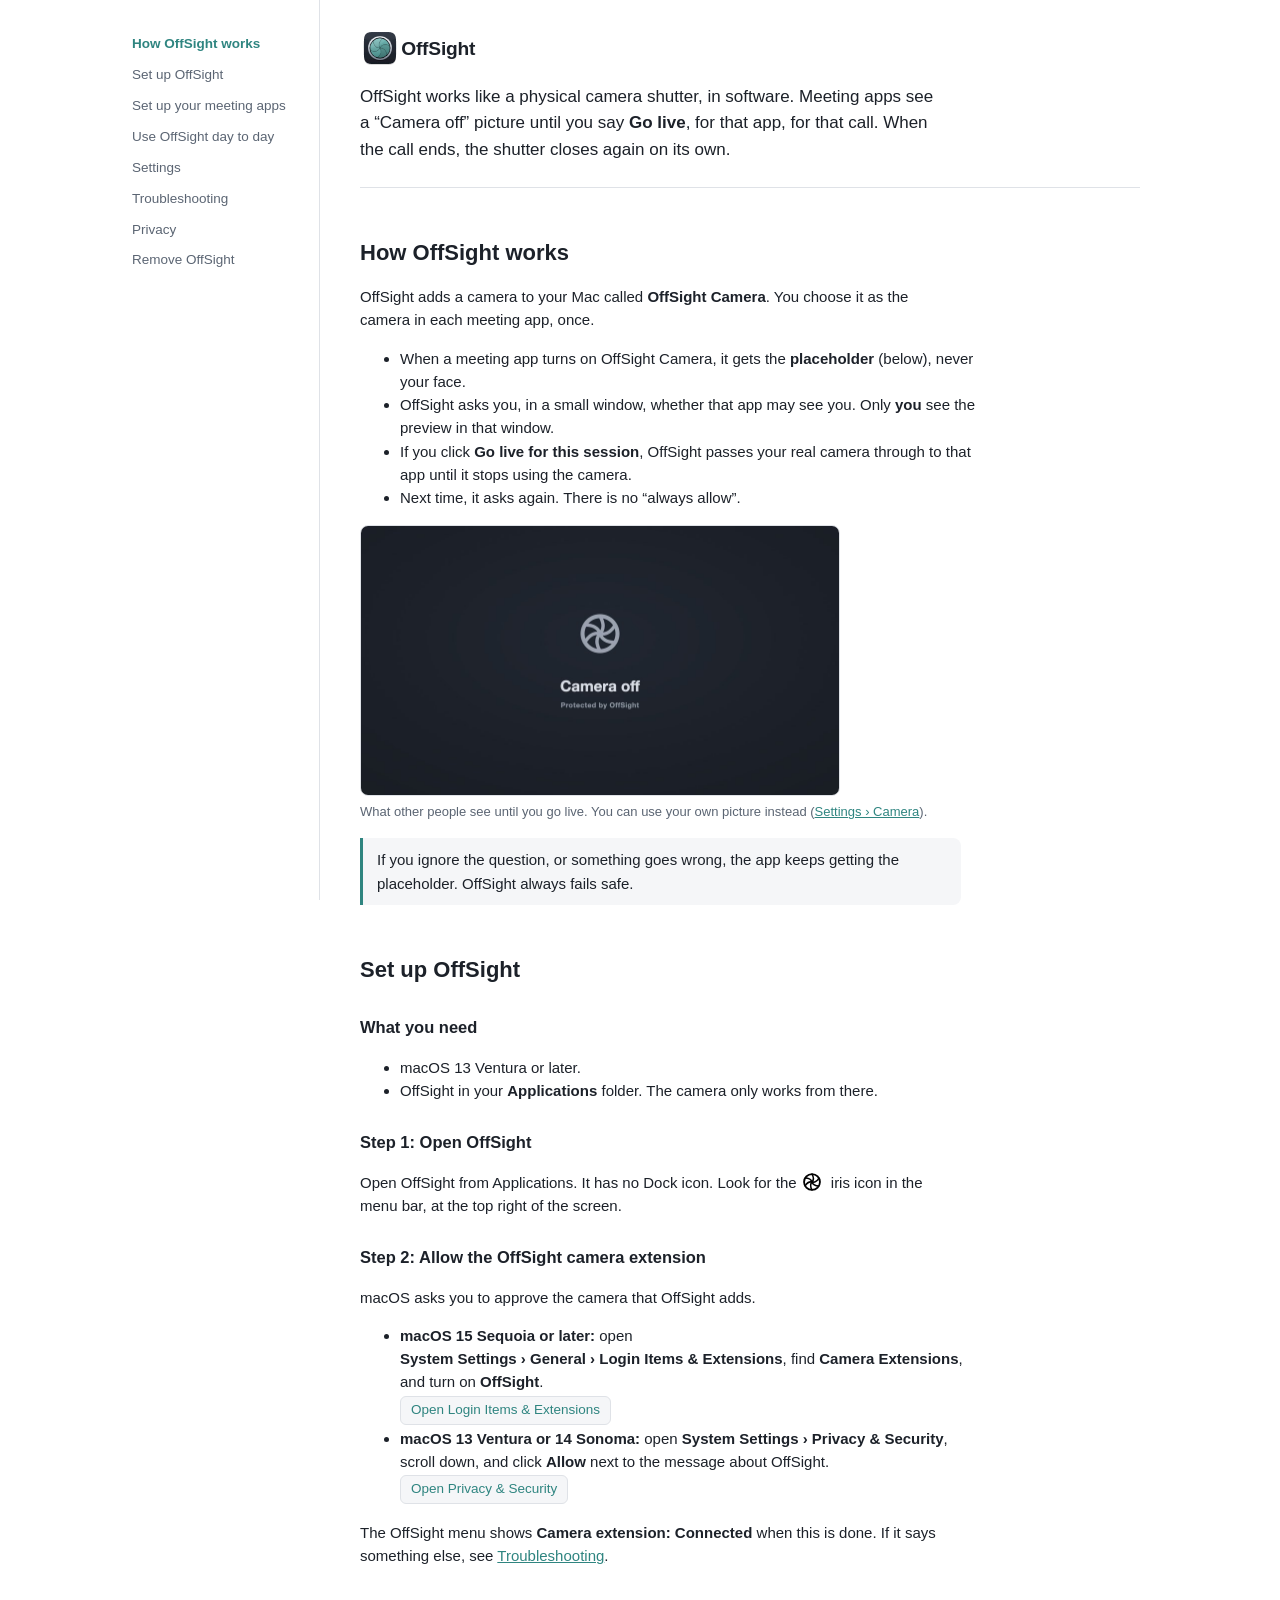
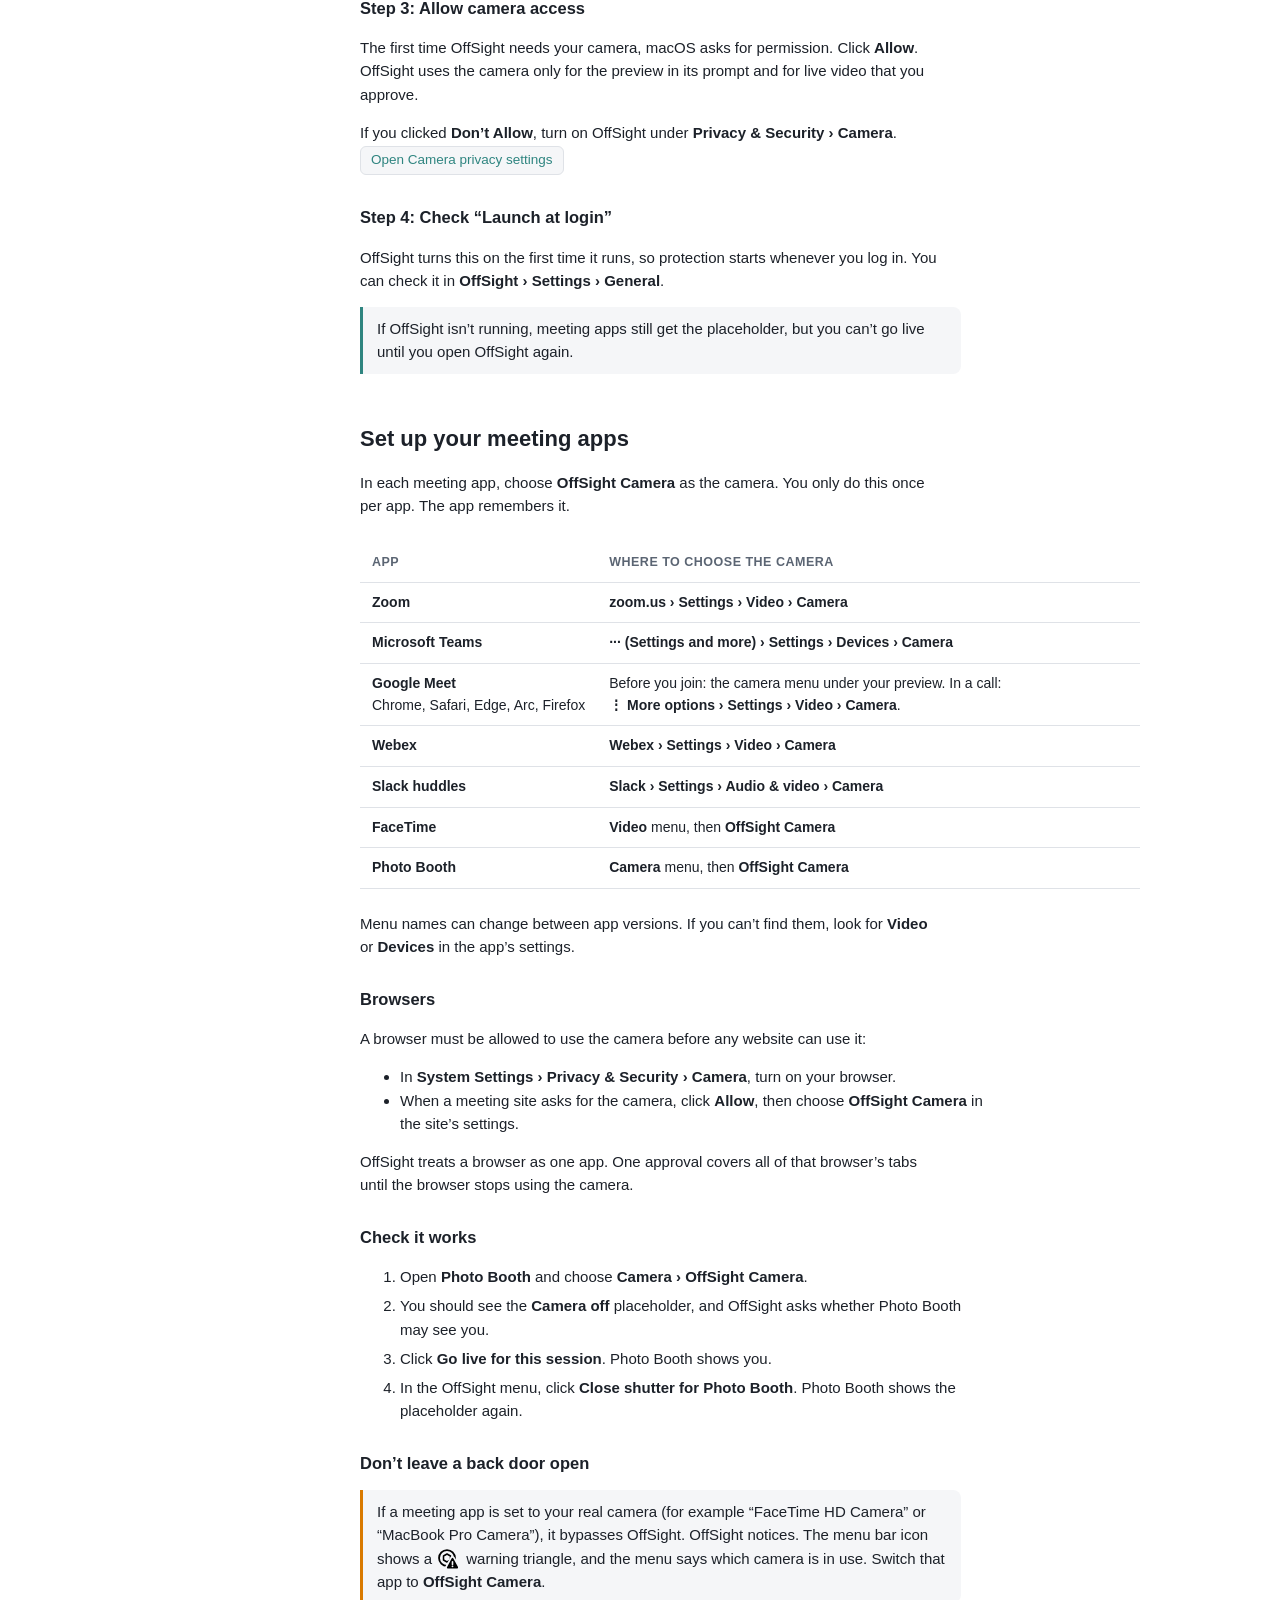
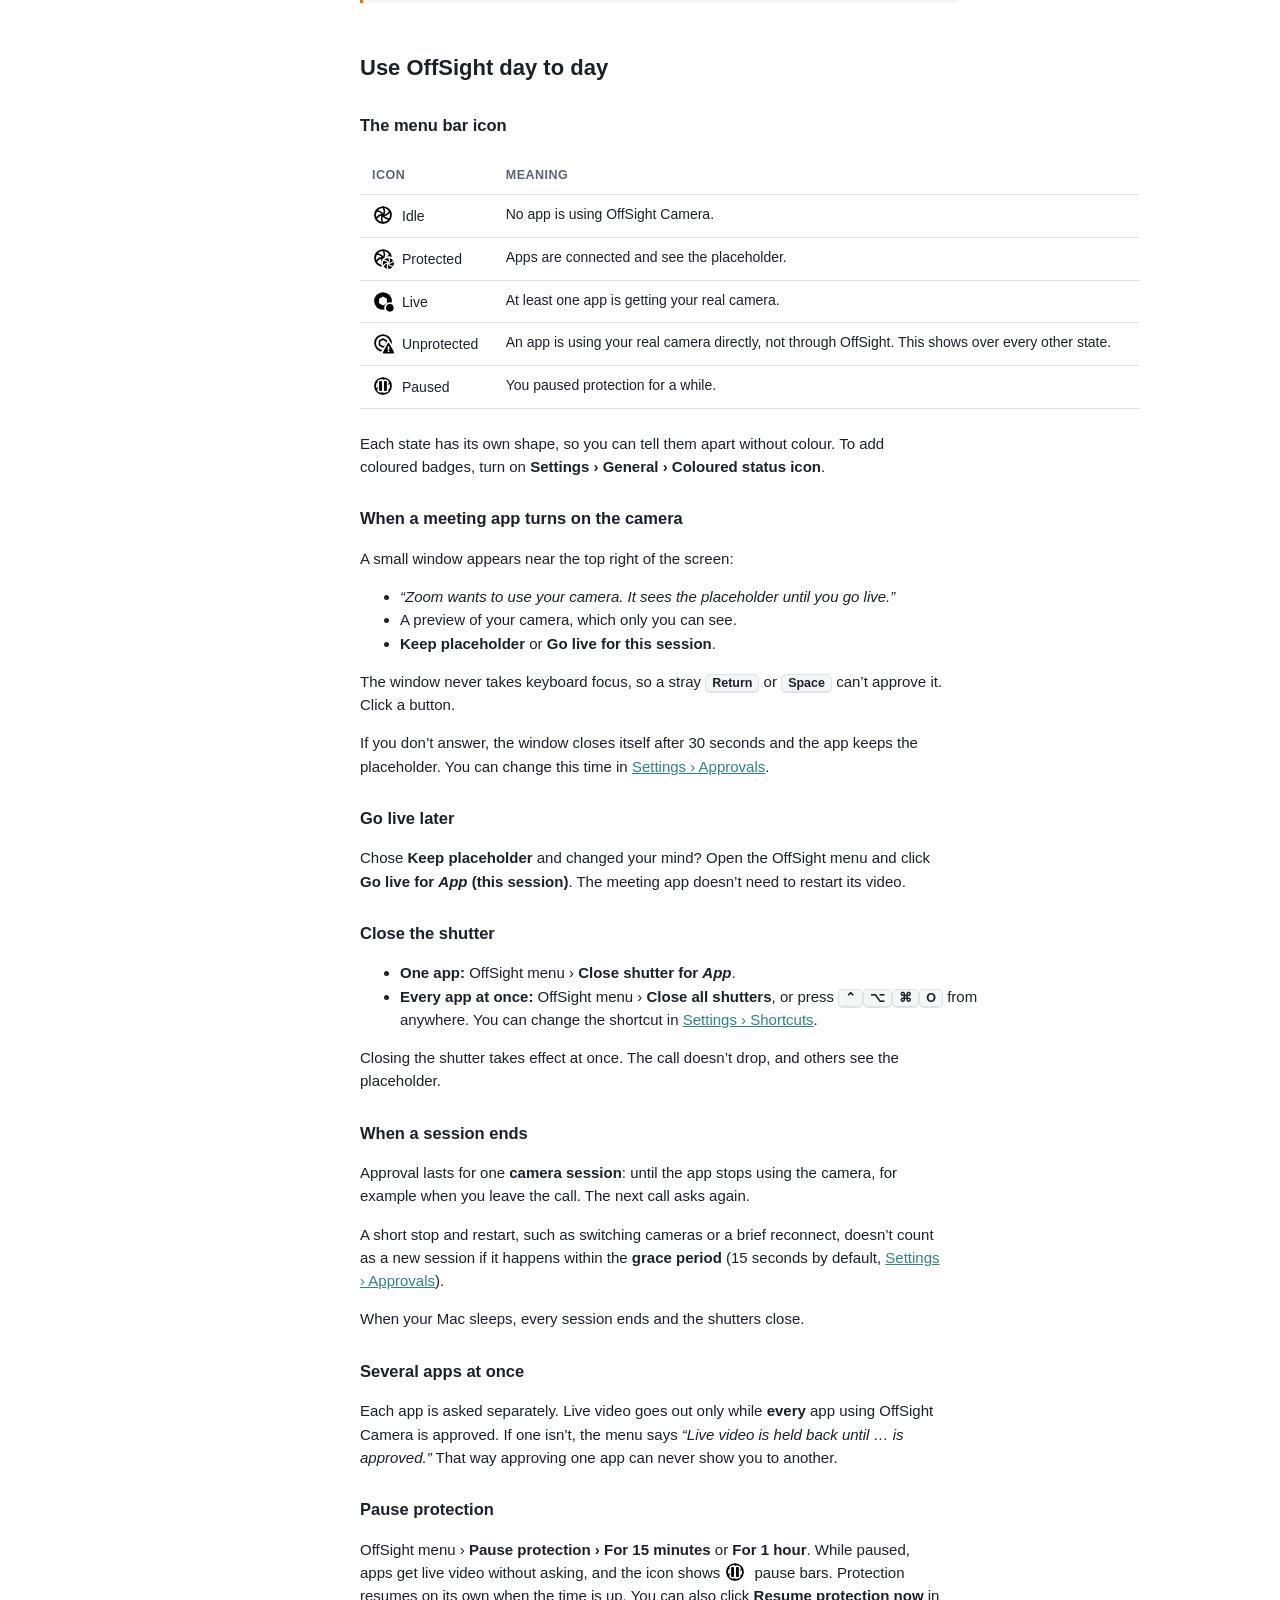
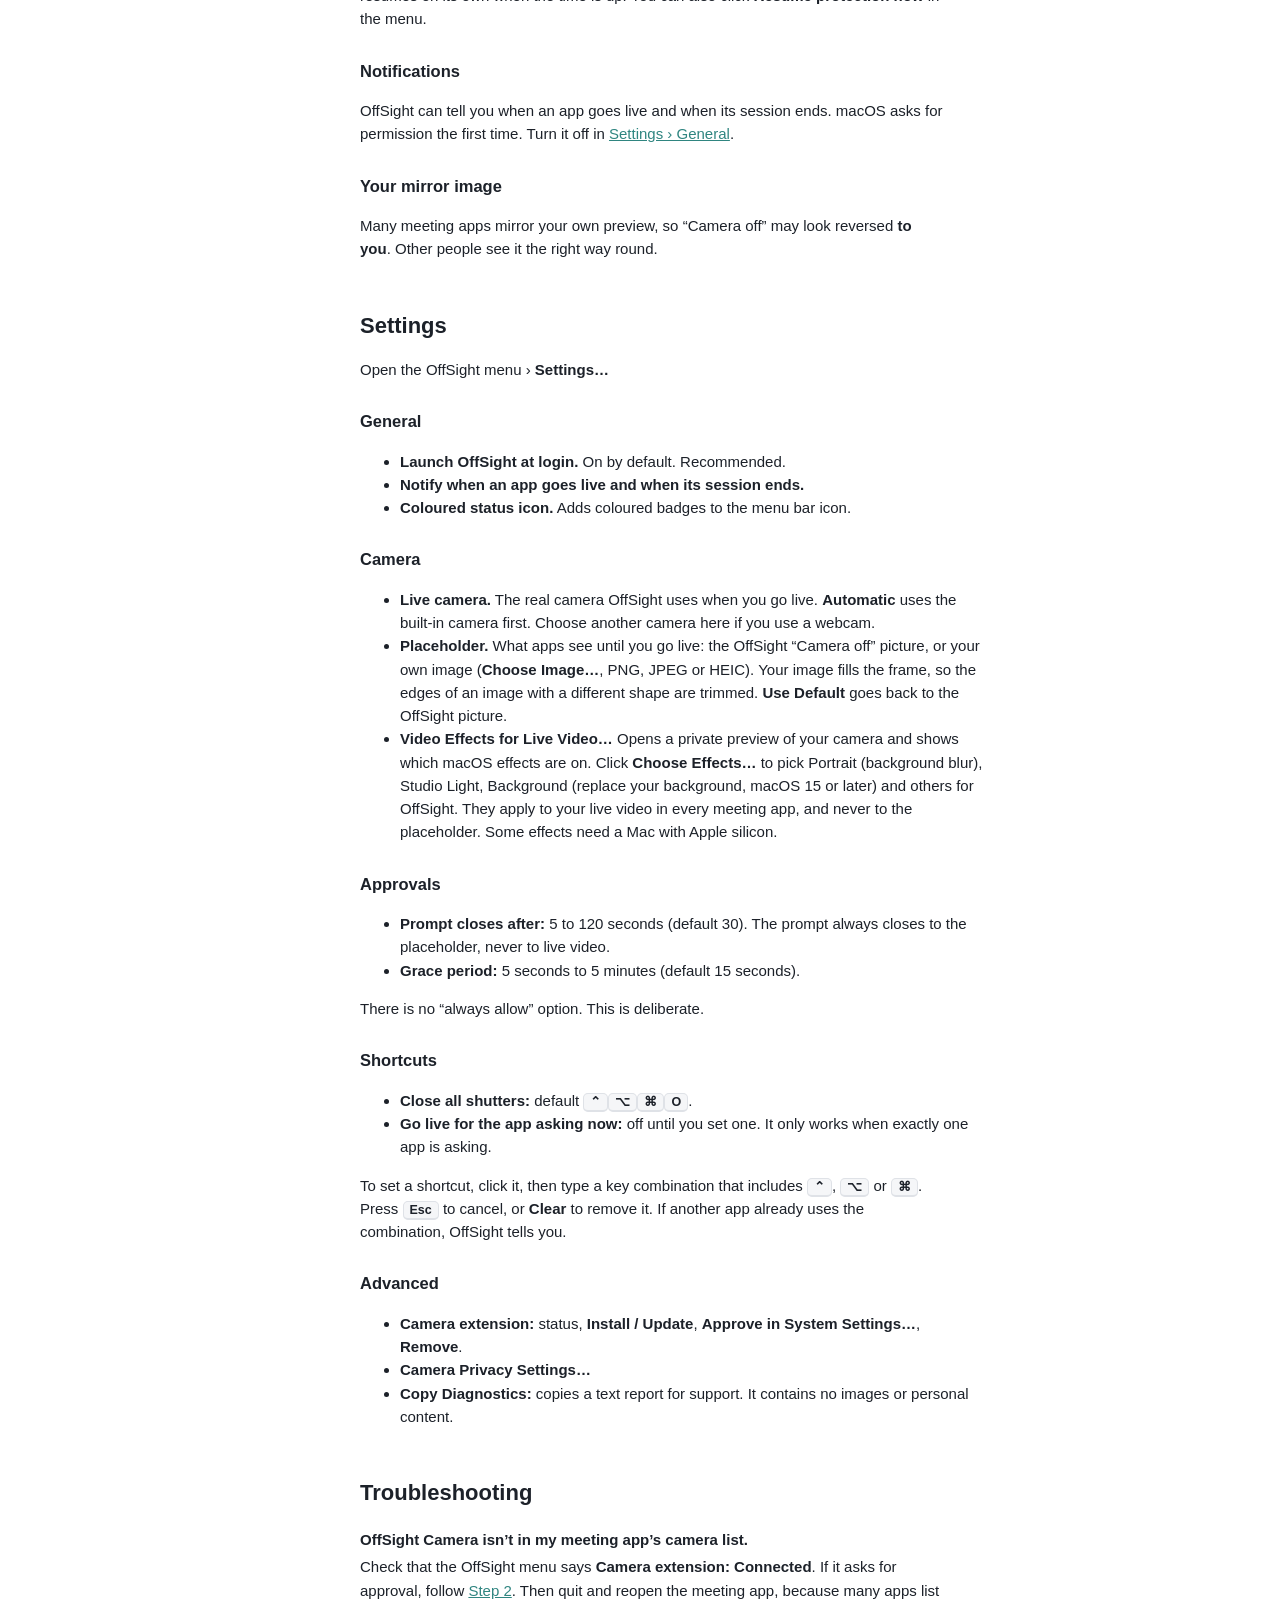
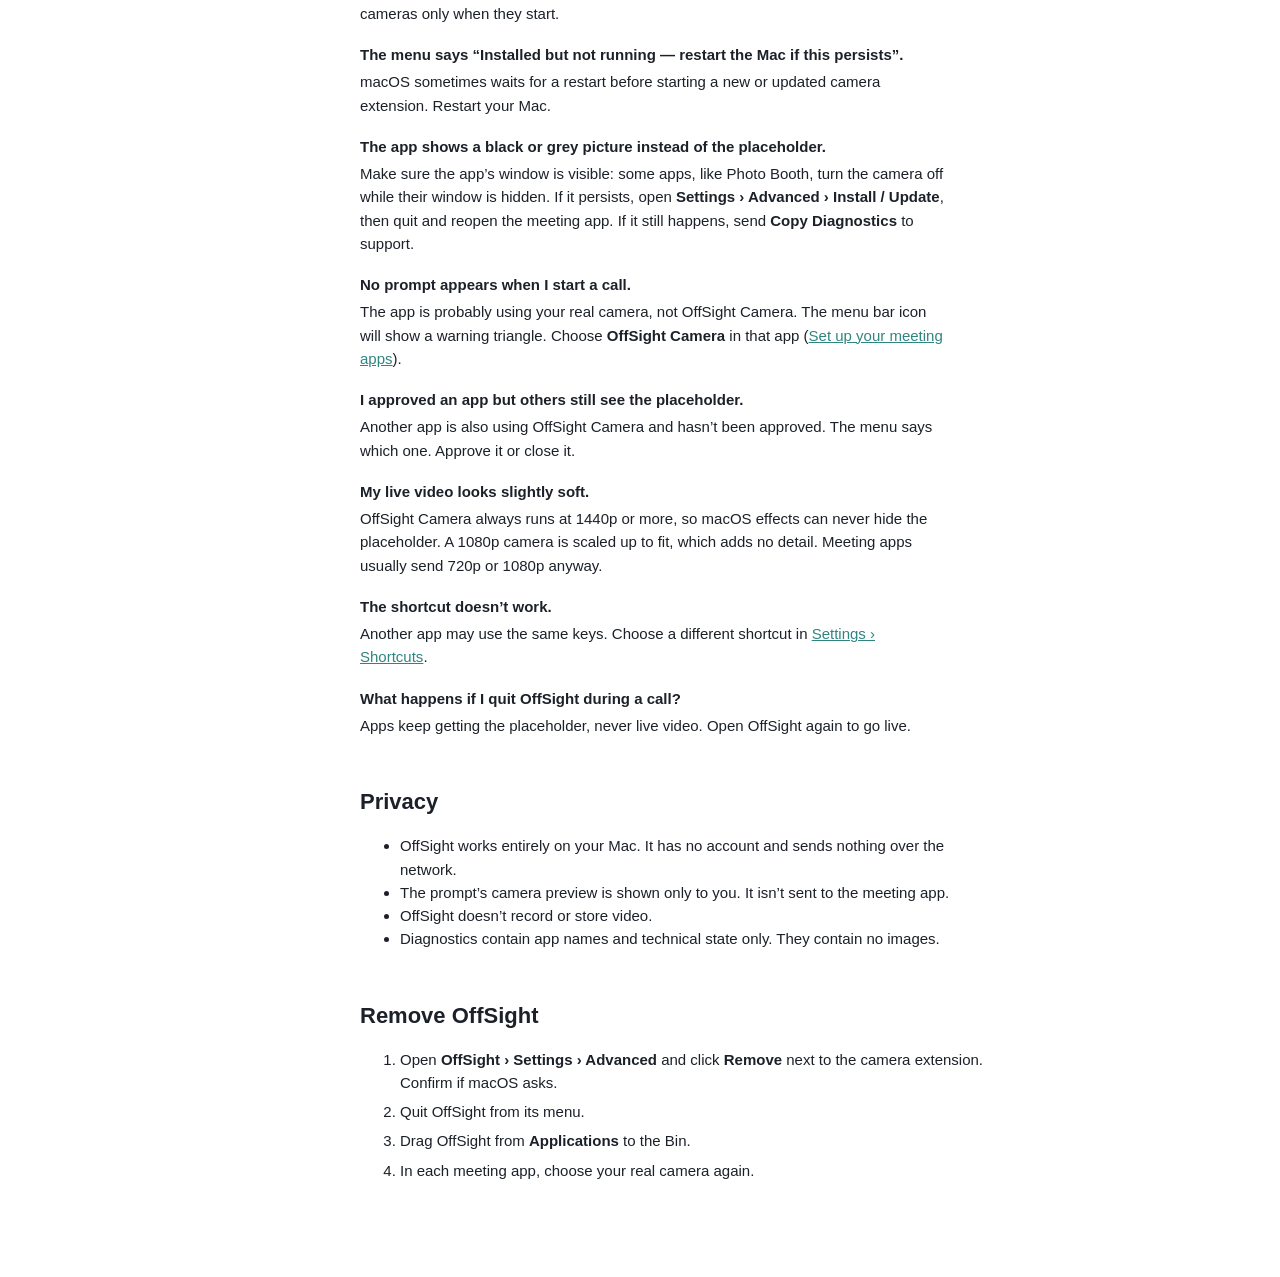
==== App/Help/index.html @ 56380858 "Video effects: a preview window that keeps OffSight's camera on "Video Effects for Live Video…" did " ====
<!doctype html>
<html lang="en">
<head>
<meta charset="utf-8">
<meta name="viewport" content="width=device-width, initial-scale=1">
<title>OffSight Help</title>
<meta name="description" content="Set up OffSight, choose OffSight Camera in your meeting apps, and use the camera shutter day to day.">
<!--
  OffSight Help: one self-contained page, bundled in the app (Contents/Resources/Help) and opened
  in the default browser from the menu item "OffSight Help". Images live in images/; CI fails if
  the page references an image that isn't bundled. To add a screenshot later:

    <figure>
      <img src="images/prompt.png" alt="The OffSight prompt asking whether Zoom may use the camera" width="420">
      <figcaption>The prompt that appears when an app turns on the camera.</figcaption>
    </figure>

  Provide @2x PNGs and set width to half the pixel width. Section ids are stable: the app may
  link to this page at #setup, #apps, #daily, #settings, #troubleshooting, #privacy or #remove.
-->
<style>
  :root {
    color-scheme: light dark;
    --bg: #ffffff;
    --surface: #f5f6f8;
    --border: #dfe2e7;
    --text: #1c2129;
    --muted: #5b6573;
    --accent: #2f8580;
    --live: #e5352b;
    --warning: #d97a00;
    --glyph-filter: none;
  }
  @media (prefers-color-scheme: dark) {
    :root:not([data-theme="light"]) {
      --bg: #191d24;
      --surface: #212731;
      --border: #333b47;
      --text: #eceef1;
      --muted: #a3acb8;
      --accent: #6fc7c2;
      --live: #ff5a4f;
      --warning: #ffb23f;
      --glyph-filter: invert(1);
    }
  }
  :root[data-theme="dark"] {
    --bg: #191d24;
    --surface: #212731;
    --border: #333b47;
    --text: #eceef1;
    --muted: #a3acb8;
    --accent: #6fc7c2;
    --live: #ff5a4f;
    --warning: #ffb23f;
    --glyph-filter: invert(1);
  }

  * { box-sizing: border-box; }
  html { scroll-behavior: smooth; scroll-padding-top: 16px; }
  body {
    margin: 0;
    background: var(--bg);
    color: var(--text);
    font: 15px/1.55 -apple-system, BlinkMacSystemFont, "SF Pro Text", "Helvetica Neue", sans-serif;
    -webkit-font-smoothing: antialiased;
  }
  .layout { display: flex; max-width: 1080px; margin: 0 auto; }
  nav.toc {
    position: sticky; top: 0; align-self: flex-start;
    width: 220px; flex: none; height: 100vh; overflow-y: auto;
    padding: 28px 16px 28px 24px; border-right: 1px solid var(--border);
    font-size: 13.5px;
  }
  nav.toc ol { list-style: none; margin: 0; padding: 0; }
  nav.toc li { margin: 2px 0; }
  nav.toc a { display: block; padding: 4px 8px; border-radius: 6px; color: var(--muted); text-decoration: none; }
  nav.toc a:hover { background: var(--surface); color: var(--text); }
  nav.toc a.active { color: var(--accent); font-weight: 600; }
  main { flex: 1; min-width: 0; padding: 28px 40px 80px; }

  header.hero { padding-bottom: 8px; border-bottom: 1px solid var(--border); margin-bottom: 8px; }
  header.hero picture img { height: 40px; width: auto; display: block; }
  header.hero p.lead { font-size: 17px; color: var(--text); margin: 16px 0; max-width: 62ch; }

  h2 { font-size: 22px; margin: 44px 0 8px; padding-top: 4px; }
  h3 { font-size: 16.5px; margin: 28px 0 6px; }
  p, li { max-width: 70ch; }
  a { color: var(--accent); }
  strong { font-weight: 600; }
  .menu { font-weight: 600; white-space: nowrap; }
  kbd {
    font: 600 12.5px -apple-system, BlinkMacSystemFont, sans-serif;
    padding: 1px 6px; border: 1px solid var(--border); border-bottom-width: 2px;
    border-radius: 5px; background: var(--surface); white-space: nowrap;
  }

  table { width: 100%; border-collapse: collapse; margin: 12px 0 8px; font-size: 14px; }
  th, td { text-align: left; vertical-align: top; padding: 9px 12px; border-bottom: 1px solid var(--border); }
  th { font-size: 12.5px; text-transform: uppercase; letter-spacing: .04em; color: var(--muted); font-weight: 600; }
  td:first-child { white-space: nowrap; }
  .table-wrap { overflow-x: auto; }

  img.glyph { width: 22px; height: 22px; vertical-align: -5px; margin-right: 8px; filter: var(--glyph-filter); }

  .callout {
    background: var(--surface); border-left: 3px solid var(--accent);
    border-radius: 0 8px 8px 0; padding: 10px 14px; margin: 14px 0; max-width: 72ch;
  }
  .callout.warn { border-left-color: var(--warning); }

  figure { margin: 16px 0; }
  figure img { max-width: 100%; height: auto; border-radius: 8px; border: 1px solid var(--border); display: block; }
  figcaption { font-size: 13px; color: var(--muted); margin-top: 6px; }

  dl.faq dt { font-weight: 600; margin-top: 18px; }
  dl.faq dd { margin: 4px 0 0; max-width: 70ch; }

  ol.steps > li { margin: 6px 0; }
  .button-link {
    display: inline-block; margin: 2px 0; padding: 3px 10px; border-radius: 6px;
    border: 1px solid var(--border); background: var(--surface); text-decoration: none; font-size: 13.5px;
  }

  @media (max-width: 760px) {
    .layout { display: block; }
    nav.toc { position: static; width: auto; height: auto; border-right: 0; border-bottom: 1px solid var(--border); padding: 16px; }
    nav.toc ol { display: flex; flex-wrap: wrap; gap: 4px; }
    main { padding: 20px 16px 60px; }
    td:first-child { white-space: normal; }
  }
</style>
</head>
<body>
<div class="layout">
  <nav class="toc" aria-label="Contents">
    <ol>
      <li><a href="#how">How OffSight works</a></li>
      <li><a href="#setup">Set up OffSight</a></li>
      <li><a href="#apps">Set up your meeting apps</a></li>
      <li><a href="#daily">Use OffSight day to day</a></li>
      <li><a href="#settings">Settings</a></li>
      <li><a href="#troubleshooting">Troubleshooting</a></li>
      <li><a href="#privacy">Privacy</a></li>
      <li><a href="#remove">Remove OffSight</a></li>
    </ol>
  </nav>

  <main>
    <header class="hero">
      <picture>
        <source srcset="images/lockup-horizontal-on-dark.svg" media="(prefers-color-scheme: dark)">
        <img src="images/lockup-horizontal-on-light.svg" alt="OffSight">
      </picture>
      <p class="lead">OffSight works like a physical camera shutter, in software. Meeting apps see a “Camera off” picture until you say <strong>Go live</strong>, for that app, for that call. When the call ends, the shutter closes again on its own.</p>
    </header>

    <!-- ───────────────────────────── 1 ───────────────────────────── -->
    <section id="how">
      <h2>How OffSight works</h2>
      <p>OffSight adds a camera to your Mac called <strong>OffSight Camera</strong>. You choose it as the camera in each meeting app, once.</p>
      <ul>
        <li>When a meeting app turns on OffSight Camera, it gets the <strong>placeholder</strong> (below), never your face.</li>
        <li>OffSight asks you, in a small window, whether that app may see you. Only <strong>you</strong> see the preview in that window.</li>
        <li>If you click <strong>Go live for this session</strong>, OffSight passes your real camera through to that app until it stops using the camera.</li>
        <li>Next time, it asks again. There is no “always allow”.</li>
      </ul>
      <figure>
        <img src="images/placeholder-camera-off.jpg" alt="The OffSight placeholder: a closed iris with the words Camera off, Protected by OffSight" width="480">
        <figcaption>What other people see until you go live. You can use your own picture instead (<a href="#settings-camera">Settings › Camera</a>).</figcaption>
      </figure>
      <p class="callout">If you ignore the question, or something goes wrong, the app keeps getting the placeholder. OffSight always fails safe.</p>
    </section>

    <!-- ───────────────────────────── 2 ───────────────────────────── -->
    <section id="setup">
      <h2>Set up OffSight</h2>
      <h3>What you need</h3>
      <ul>
        <li>macOS 13 Ventura or later.</li>
        <li>OffSight in your <strong>Applications</strong> folder. The camera only works from there.</li>
      </ul>

      <h3 id="setup-open">Step 1: Open OffSight</h3>
      <p>Open OffSight from Applications. It has no Dock icon. Look for the <img class="glyph" src="images/menubar-idle.svg" alt="">iris icon in the menu bar, at the top right of the screen.</p>

      <h3 id="setup-extension">Step 2: Allow the OffSight camera extension</h3>
      <p>macOS asks you to approve the camera that OffSight adds.</p>
      <ul>
        <li><strong>macOS 15 Sequoia or later:</strong> open <span class="menu">System Settings › General › Login Items &amp; Extensions</span>, find <strong>Camera Extensions</strong>, and turn on <strong>OffSight</strong>.<br>
          <a class="button-link" href="x-apple.systempreferences:com.apple.LoginItems-Settings.extension">Open Login Items &amp; Extensions</a></li>
        <li><strong>macOS 13 Ventura or 14 Sonoma:</strong> open <span class="menu">System Settings › Privacy &amp; Security</span>, scroll down, and click <strong>Allow</strong> next to the message about OffSight.<br>
          <a class="button-link" href="x-apple.systempreferences:com.apple.preference.security?General">Open Privacy &amp; Security</a></li>
      </ul>
      <p>The OffSight menu shows <strong>Camera extension: Connected</strong> when this is done. If it says something else, see <a href="#troubleshooting">Troubleshooting</a>.</p>

      <h3 id="setup-camera">Step 3: Allow camera access</h3>
      <p>The first time OffSight needs your camera, macOS asks for permission. Click <strong>Allow</strong>. OffSight uses the camera only for the preview in its prompt and for live video that you approve.</p>
      <p>If you clicked <strong>Don’t Allow</strong>, turn on OffSight under <span class="menu">Privacy &amp; Security › Camera</span>.<br>
        <a class="button-link" href="x-apple.systempreferences:com.apple.preference.security?Privacy_Camera">Open Camera privacy settings</a></p>

      <h3 id="setup-login">Step 4: Check “Launch at login”</h3>
      <p>OffSight turns this on the first time it runs, so protection starts whenever you log in. You can check it in <span class="menu">OffSight › Settings › General</span>.</p>
      <p class="callout">If OffSight isn’t running, meeting apps still get the placeholder, but you can’t go live until you open OffSight again.</p>
    </section>

    <!-- ───────────────────────────── 3 ───────────────────────────── -->
    <section id="apps">
      <h2>Set up your meeting apps</h2>
      <p>In each meeting app, choose <strong>OffSight Camera</strong> as the camera. You only do this once per app. The app remembers it.</p>
      <div class="table-wrap">
      <table>
        <thead><tr><th>App</th><th>Where to choose the camera</th></tr></thead>
        <tbody>
          <tr><td><strong>Zoom</strong></td><td><span class="menu">zoom.us › Settings › Video › Camera</span></td></tr>
          <tr><td><strong>Microsoft Teams</strong></td><td><span class="menu">··· (Settings and more) › Settings › Devices › Camera</span></td></tr>
          <tr><td><strong>Google Meet</strong><br>Chrome, Safari, Edge, Arc, Firefox</td><td>Before you join: the camera menu under your preview. In a call: <span class="menu">⋮ More options › Settings › Video › Camera</span>.</td></tr>
          <tr><td><strong>Webex</strong></td><td><span class="menu">Webex › Settings › Video › Camera</span></td></tr>
          <tr><td><strong>Slack huddles</strong></td><td><span class="menu">Slack › Settings › Audio &amp; video › Camera</span></td></tr>
          <tr><td><strong>FaceTime</strong></td><td><span class="menu">Video</span> menu, then <strong>OffSight Camera</strong></td></tr>
          <tr><td><strong>Photo Booth</strong></td><td><span class="menu">Camera</span> menu, then <strong>OffSight Camera</strong></td></tr>
        </tbody>
      </table>
      </div>
      <p>Menu names can change between app versions. If you can’t find them, look for <strong>Video</strong> or <strong>Devices</strong> in the app’s settings.</p>

      <h3 id="apps-browsers">Browsers</h3>
      <p>A browser must be allowed to use the camera before any website can use it:</p>
      <ul>
        <li>In <span class="menu">System Settings › Privacy &amp; Security › Camera</span>, turn on your browser.</li>
        <li>When a meeting site asks for the camera, click <strong>Allow</strong>, then choose <strong>OffSight Camera</strong> in the site’s settings.</li>
      </ul>
      <p>OffSight treats a browser as one app. One approval covers all of that browser’s tabs until the browser stops using the camera.</p>

      <h3 id="apps-check">Check it works</h3>
      <ol class="steps">
        <li>Open <strong>Photo Booth</strong> and choose <span class="menu">Camera › OffSight Camera</span>.</li>
        <li>You should see the <strong>Camera off</strong> placeholder, and OffSight asks whether Photo Booth may see you.</li>
        <li>Click <strong>Go live for this session</strong>. Photo Booth shows you.</li>
        <li>In the OffSight menu, click <strong>Close shutter for Photo Booth</strong>. Photo Booth shows the placeholder again.</li>
      </ol>

      <h3 id="apps-bypass">Don’t leave a back door open</h3>
      <p class="callout warn">If a meeting app is set to your real camera (for example “FaceTime HD Camera” or “MacBook Pro Camera”), it bypasses OffSight. OffSight notices. The menu bar icon shows a <img class="glyph" src="images/menubar-unprotected.svg" alt="">warning triangle, and the menu says which camera is in use. Switch that app to <strong>OffSight Camera</strong>.</p>
    </section>

    <!-- ───────────────────────────── 4 ───────────────────────────── -->
    <section id="daily">
      <h2>Use OffSight day to day</h2>

      <h3 id="daily-icon">The menu bar icon</h3>
      <div class="table-wrap">
      <table>
        <thead><tr><th>Icon</th><th>Meaning</th></tr></thead>
        <tbody>
          <tr><td><img class="glyph" src="images/menubar-idle.svg" alt="">Idle</td><td>No app is using OffSight Camera.</td></tr>
          <tr><td><img class="glyph" src="images/menubar-protected.svg" alt="">Protected</td><td>Apps are connected and see the placeholder.</td></tr>
          <tr><td><img class="glyph" src="images/menubar-live.svg" alt="">Live</td><td>At least one app is getting your real camera.</td></tr>
          <tr><td><img class="glyph" src="images/menubar-unprotected.svg" alt="">Unprotected</td><td>An app is using your real camera directly, not through OffSight. This shows over every other state.</td></tr>
          <tr><td><img class="glyph" src="images/menubar-paused.svg" alt="">Paused</td><td>You paused protection for a while.</td></tr>
        </tbody>
      </table>
      </div>
      <p>Each state has its own shape, so you can tell them apart without colour. To add coloured badges, turn on <span class="menu">Settings › General › Coloured status icon</span>.</p>

      <h3 id="daily-prompt">When a meeting app turns on the camera</h3>
      <p>A small window appears near the top right of the screen:</p>
      <ul>
        <li><em>“Zoom wants to use your camera. It sees the placeholder until you go live.”</em></li>
        <li>A preview of your camera, which only you can see.</li>
        <li><strong>Keep placeholder</strong> or <strong>Go live for this session</strong>.</li>
      </ul>
      <p>The window never takes keyboard focus, so a stray <kbd>Return</kbd> or <kbd>Space</kbd> can’t approve it. Click a button.</p>
      <p>If you don’t answer, the window closes itself after 30 seconds and the app keeps the placeholder. You can change this time in <a href="#settings-approvals">Settings › Approvals</a>.</p>

      <h3 id="daily-later">Go live later</h3>
      <p>Chose <strong>Keep placeholder</strong> and changed your mind? Open the OffSight menu and click <strong>Go live for <em>App</em> (this session)</strong>. The meeting app doesn’t need to restart its video.</p>

      <h3 id="daily-close">Close the shutter</h3>
      <ul>
        <li><strong>One app:</strong> OffSight menu › <strong>Close shutter for <em>App</em></strong>.</li>
        <li><strong>Every app at once:</strong> OffSight menu › <strong>Close all shutters</strong>, or press <kbd>⌃</kbd><kbd>⌥</kbd><kbd>⌘</kbd><kbd>O</kbd> from anywhere. You can change the shortcut in <a href="#settings-shortcuts">Settings › Shortcuts</a>.</li>
      </ul>
      <p>Closing the shutter takes effect at once. The call doesn’t drop, and others see the placeholder.</p>

      <h3 id="daily-sessions">When a session ends</h3>
      <p>Approval lasts for one <strong>camera session</strong>: until the app stops using the camera, for example when you leave the call. The next call asks again.</p>
      <p>A short stop and restart, such as switching cameras or a brief reconnect, doesn’t count as a new session if it happens within the <strong>grace period</strong> (15 seconds by default, <a href="#settings-approvals">Settings › Approvals</a>).</p>
      <p>When your Mac sleeps, every session ends and the shutters close.</p>

      <h3 id="daily-several">Several apps at once</h3>
      <p>Each app is asked separately. Live video goes out only while <strong>every</strong> app using OffSight Camera is approved. If one isn’t, the menu says <em>“Live video is held back until … is approved.”</em> That way approving one app can never show you to another.</p>

      <h3 id="daily-pause">Pause protection</h3>
      <p>OffSight menu › <span class="menu">Pause protection › For 15 minutes</span> or <span class="menu">For 1 hour</span>. While paused, apps get live video without asking, and the icon shows <img class="glyph" src="images/menubar-paused.svg" alt="">pause bars. Protection resumes on its own when the time is up. You can also click <strong>Resume protection now</strong> in the menu.</p>

      <h3 id="daily-notifications">Notifications</h3>
      <p>OffSight can tell you when an app goes live and when its session ends. macOS asks for permission the first time. Turn it off in <a href="#settings-general">Settings › General</a>.</p>

      <h3 id="daily-mirror">Your mirror image</h3>
      <p>Many meeting apps mirror your own preview, so “Camera off” may look reversed <strong>to you</strong>. Other people see it the right way round.</p>
    </section>

    <!-- ───────────────────────────── 5 ───────────────────────────── -->
    <section id="settings">
      <h2>Settings</h2>
      <p>Open the OffSight menu › <strong>Settings…</strong></p>

      <h3 id="settings-general">General</h3>
      <ul>
        <li><strong>Launch OffSight at login.</strong> On by default. Recommended.</li>
        <li><strong>Notify when an app goes live and when its session ends.</strong></li>
        <li><strong>Coloured status icon.</strong> Adds coloured badges to the menu bar icon.</li>
      </ul>

      <h3 id="settings-camera">Camera</h3>
      <ul>
        <li><strong>Live camera.</strong> The real camera OffSight uses when you go live. <strong>Automatic</strong> uses the built-in camera first. Choose another camera here if you use a webcam.</li>
        <li><strong>Placeholder.</strong> What apps see until you go live: the OffSight “Camera off” picture, or your own image (<strong>Choose Image…</strong>, PNG, JPEG or HEIC). Your image fills the frame, so the edges of an image with a different shape are trimmed. <strong>Use Default</strong> goes back to the OffSight picture.</li>
        <li><strong>Video Effects for Live Video…</strong> Opens a private preview of your camera and shows which macOS effects are on. Click <strong>Choose Effects…</strong> to pick Portrait (background blur), Studio Light, Background (replace your background, macOS 15 or later) and others for OffSight. They apply to your live video in every meeting app, and never to the placeholder. Some effects need a Mac with Apple silicon.</li>
      </ul>

      <h3 id="settings-approvals">Approvals</h3>
      <ul>
        <li><strong>Prompt closes after:</strong> 5 to 120 seconds (default 30). The prompt always closes to the placeholder, never to live video.</li>
        <li><strong>Grace period:</strong> 5 seconds to 5 minutes (default 15 seconds).</li>
      </ul>
      <p>There is no “always allow” option. This is deliberate.</p>

      <h3 id="settings-shortcuts">Shortcuts</h3>
      <ul>
        <li><strong>Close all shutters:</strong> default <kbd>⌃</kbd><kbd>⌥</kbd><kbd>⌘</kbd><kbd>O</kbd>.</li>
        <li><strong>Go live for the app asking now:</strong> off until you set one. It only works when exactly one app is asking.</li>
      </ul>
      <p>To set a shortcut, click it, then type a key combination that includes <kbd>⌃</kbd>, <kbd>⌥</kbd> or <kbd>⌘</kbd>. Press <kbd>Esc</kbd> to cancel, or <strong>Clear</strong> to remove it. If another app already uses the combination, OffSight tells you.</p>

      <h3 id="settings-advanced">Advanced</h3>
      <ul>
        <li><strong>Camera extension:</strong> status, <strong>Install / Update</strong>, <strong>Approve in System Settings…</strong>, <strong>Remove</strong>.</li>
        <li><strong>Camera Privacy Settings…</strong></li>
        <li><strong>Copy Diagnostics:</strong> copies a text report for support. It contains no images or personal content.</li>
      </ul>
    </section>

    <!-- ───────────────────────────── 6 ───────────────────────────── -->
    <section id="troubleshooting">
      <h2>Troubleshooting</h2>
      <dl class="faq">
        <dt>OffSight Camera isn’t in my meeting app’s camera list.</dt>
        <dd>Check that the OffSight menu says <strong>Camera extension: Connected</strong>. If it asks for approval, follow <a href="#setup-extension">Step 2</a>. Then quit and reopen the meeting app, because many apps list cameras only when they start.</dd>

        <dt>The menu says “Installed but not running — restart the Mac if this persists”.</dt>
        <dd>macOS sometimes waits for a restart before starting a new or updated camera extension. Restart your Mac.</dd>

        <dt>The app shows a black or grey picture instead of the placeholder.</dt>
        <dd>Make sure the app’s window is visible: some apps, like Photo Booth, turn the camera off while their window is hidden. If it persists, open <span class="menu">Settings › Advanced › Install / Update</span>, then quit and reopen the meeting app. If it still happens, send <strong>Copy Diagnostics</strong> to support.</dd>

        <dt>No prompt appears when I start a call.</dt>
        <dd>The app is probably using your real camera, not OffSight Camera. The menu bar icon will show a warning triangle. Choose <strong>OffSight Camera</strong> in that app (<a href="#apps">Set up your meeting apps</a>).</dd>

        <dt>I approved an app but others still see the placeholder.</dt>
        <dd>Another app is also using OffSight Camera and hasn’t been approved. The menu says which one. Approve it or close it.</dd>

        <dt>My live video looks slightly soft.</dt>
        <dd>OffSight Camera always runs at 1440p or more, so macOS effects can never hide the placeholder. A 1080p camera is scaled up to fit, which adds no detail. Meeting apps usually send 720p or 1080p anyway.</dd>

        <dt>The shortcut doesn’t work.</dt>
        <dd>Another app may use the same keys. Choose a different shortcut in <a href="#settings-shortcuts">Settings › Shortcuts</a>.</dd>

        <dt>What happens if I quit OffSight during a call?</dt>
        <dd>Apps keep getting the placeholder, never live video. Open OffSight again to go live.</dd>
      </dl>
    </section>

    <!-- ───────────────────────────── 7 ───────────────────────────── -->
    <section id="privacy">
      <h2>Privacy</h2>
      <ul>
        <li>OffSight works entirely on your Mac. It has no account and sends nothing over the network.</li>
        <li>The prompt’s camera preview is shown only to you. It isn’t sent to the meeting app.</li>
        <li>OffSight doesn’t record or store video.</li>
        <li>Diagnostics contain app names and technical state only. They contain no images.</li>
      </ul>
    </section>

    <!-- ───────────────────────────── 8 ───────────────────────────── -->
    <section id="remove">
      <h2>Remove OffSight</h2>
      <ol class="steps">
        <li>Open <span class="menu">OffSight › Settings › Advanced</span> and click <strong>Remove</strong> next to the camera extension. Confirm if macOS asks.</li>
        <li>Quit OffSight from its menu.</li>
        <li>Drag OffSight from <strong>Applications</strong> to the Bin.</li>
        <li>In each meeting app, choose your real camera again.</li>
      </ol>
    </section>
  </main>
</div>

<script>
  // Highlight the section being read in the contents.
  (function () {
    var links = Array.prototype.slice.call(document.querySelectorAll('nav.toc a'));
    var sections = links.map(function (a) { return document.querySelector(a.getAttribute('href')); });
    function update() {
      var current = 0;
      sections.forEach(function (section, i) {
        if (section && section.getBoundingClientRect().top < 120) { current = i; }
      });
      links.forEach(function (a, i) { a.classList.toggle('active', i === current); });
    }
    document.addEventListener('scroll', update, { passive: true });
    update();
  })();
</script>
</body>
</html>
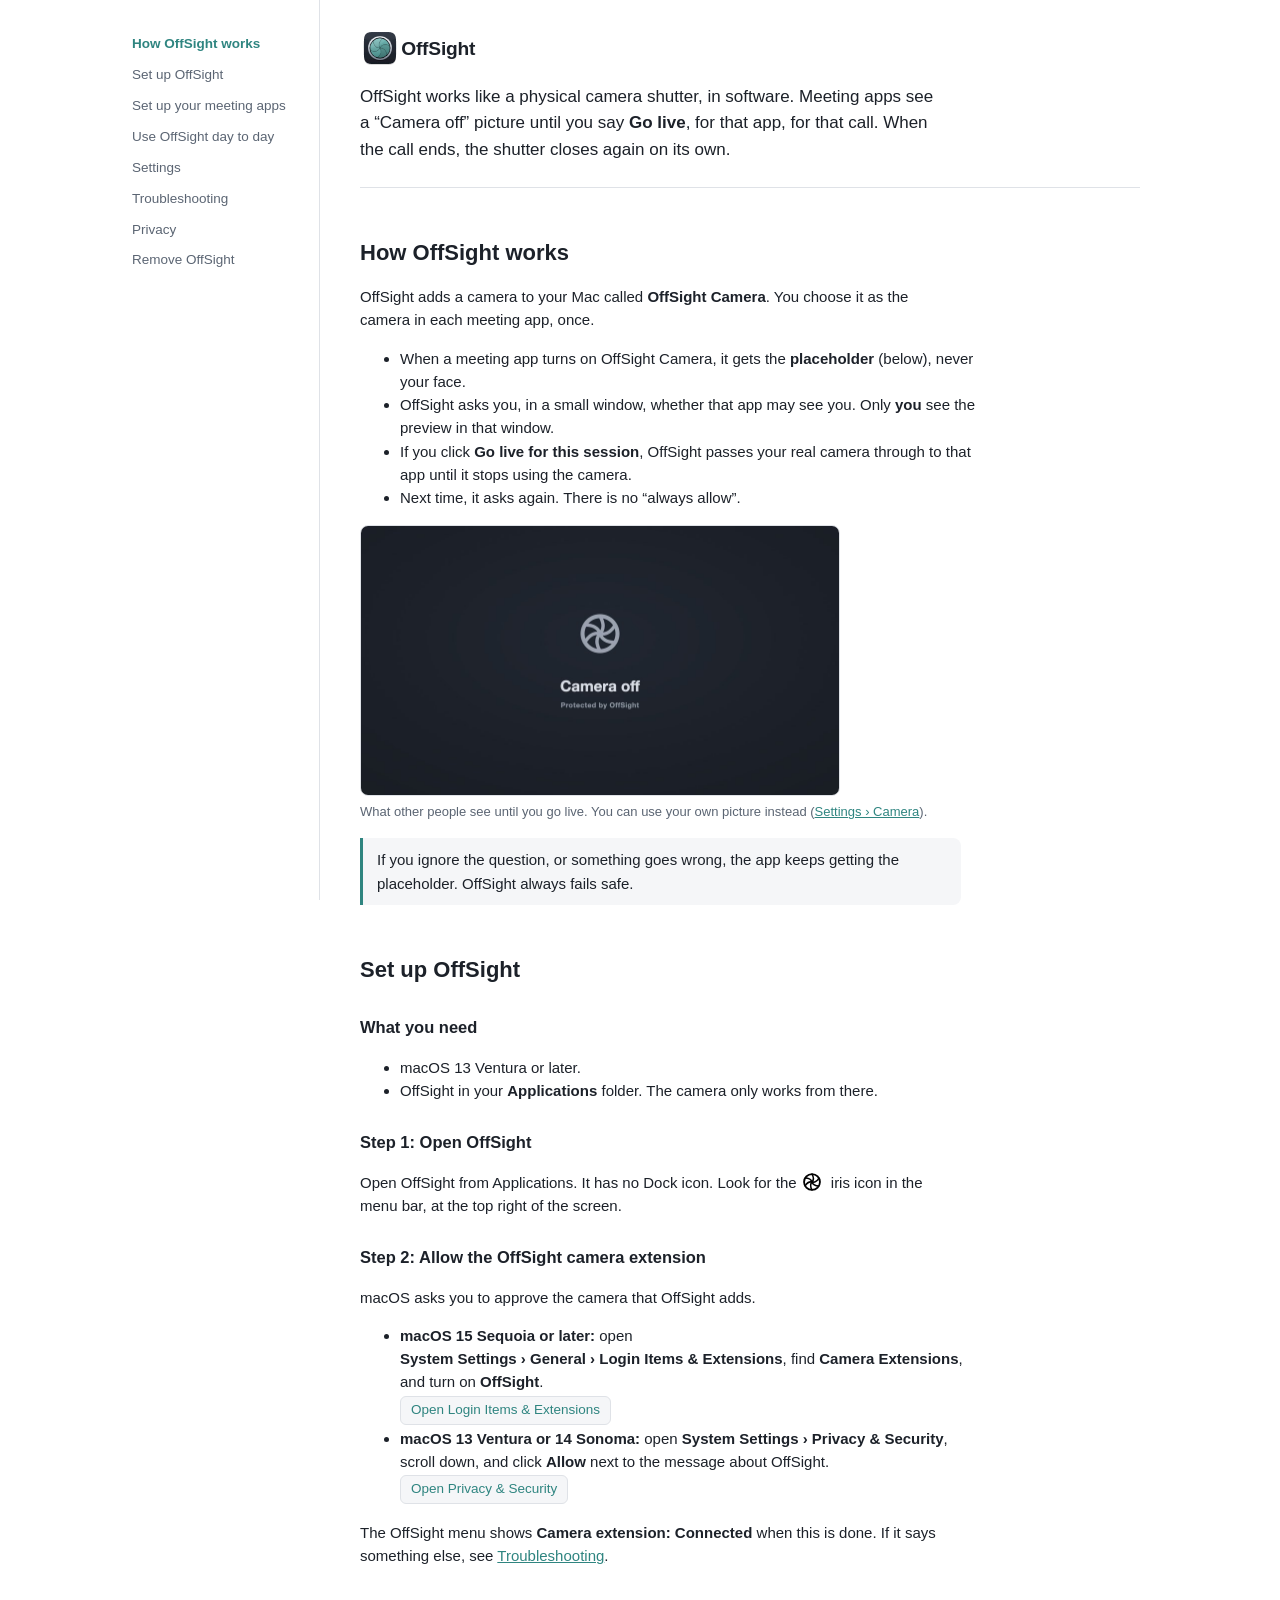
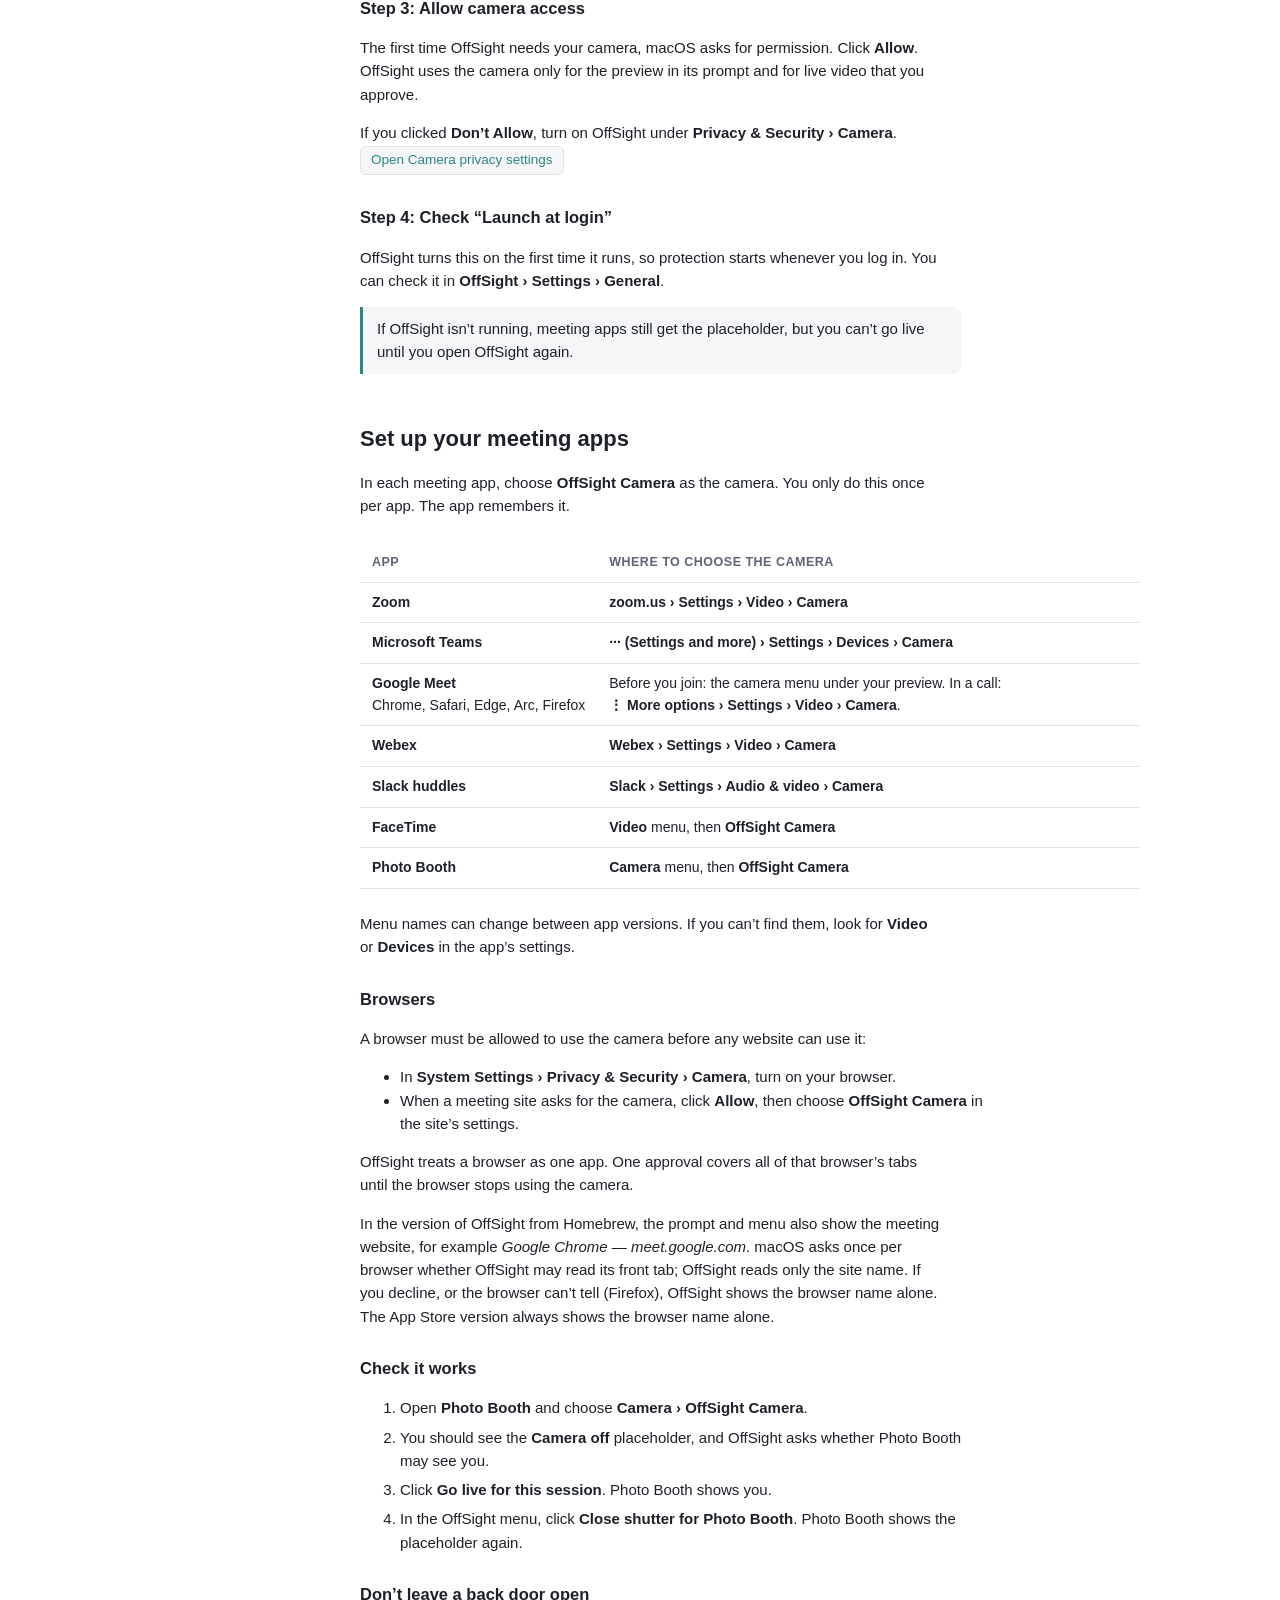
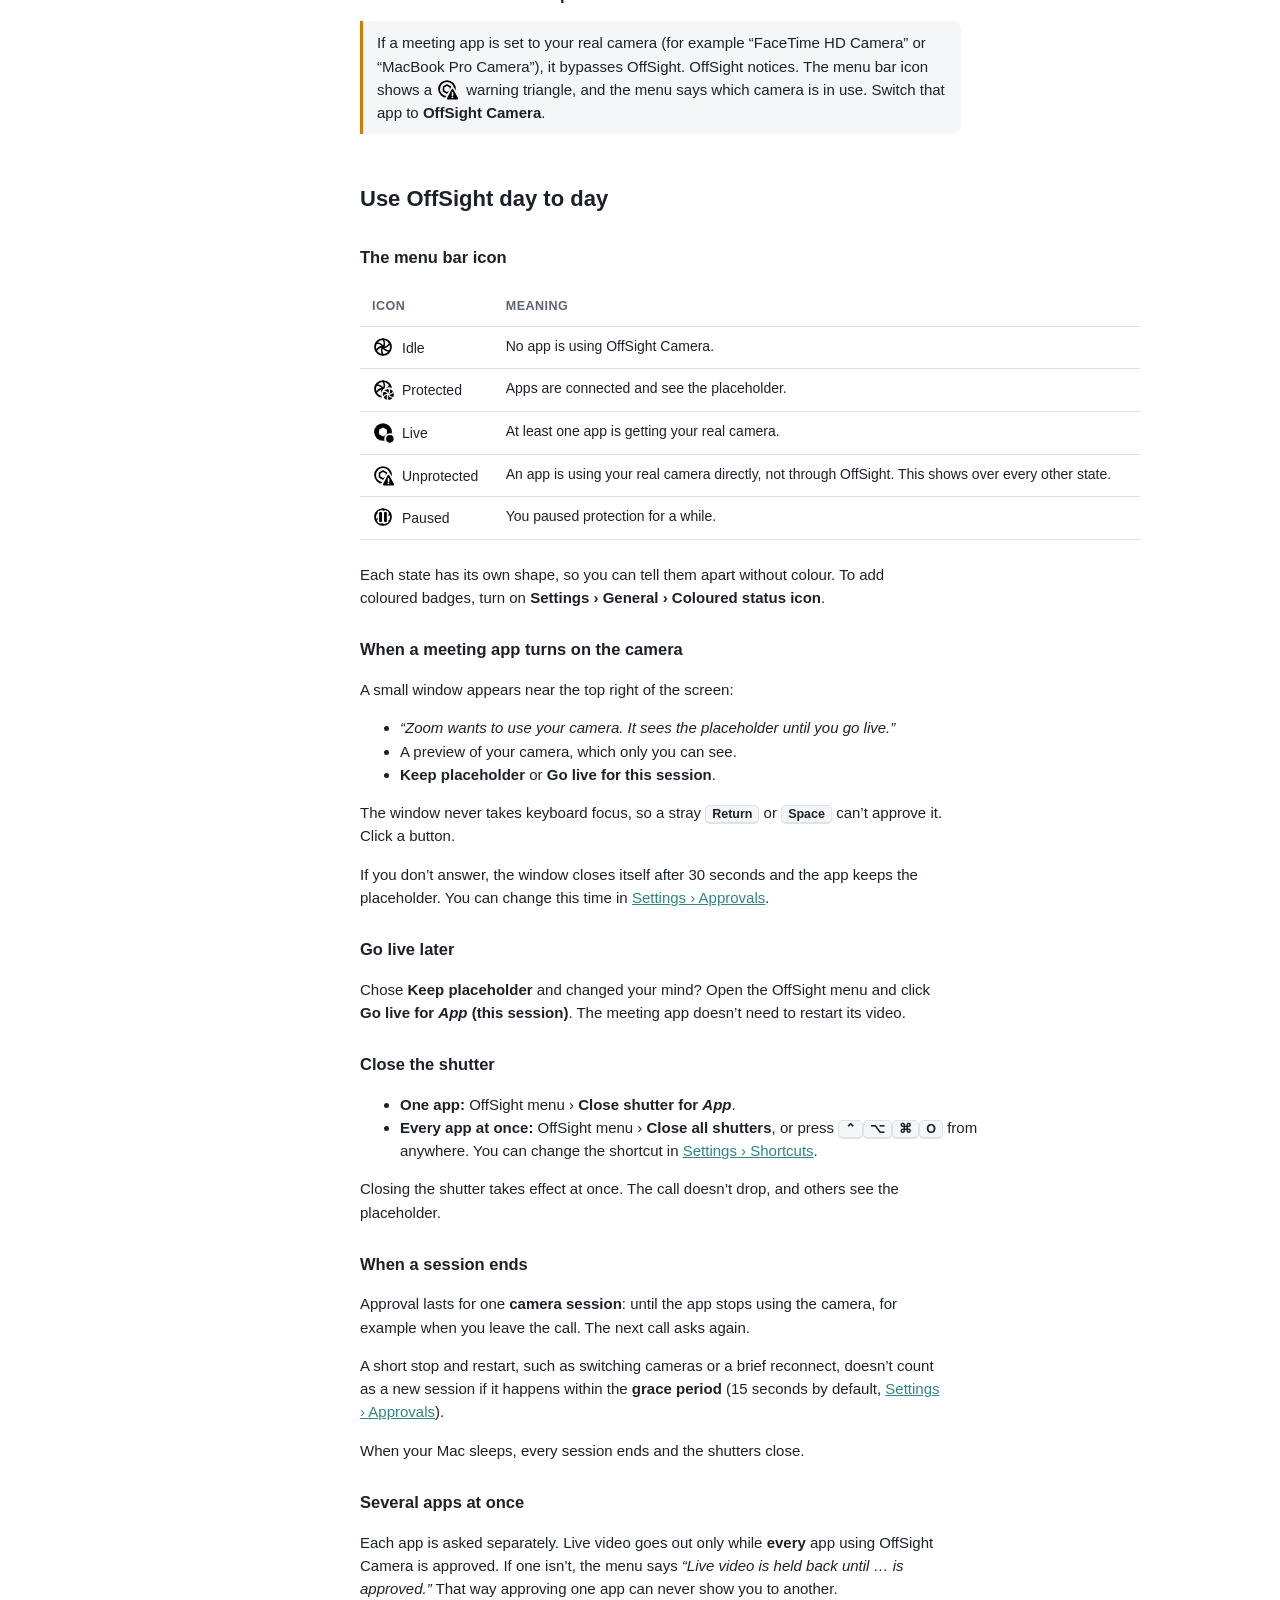
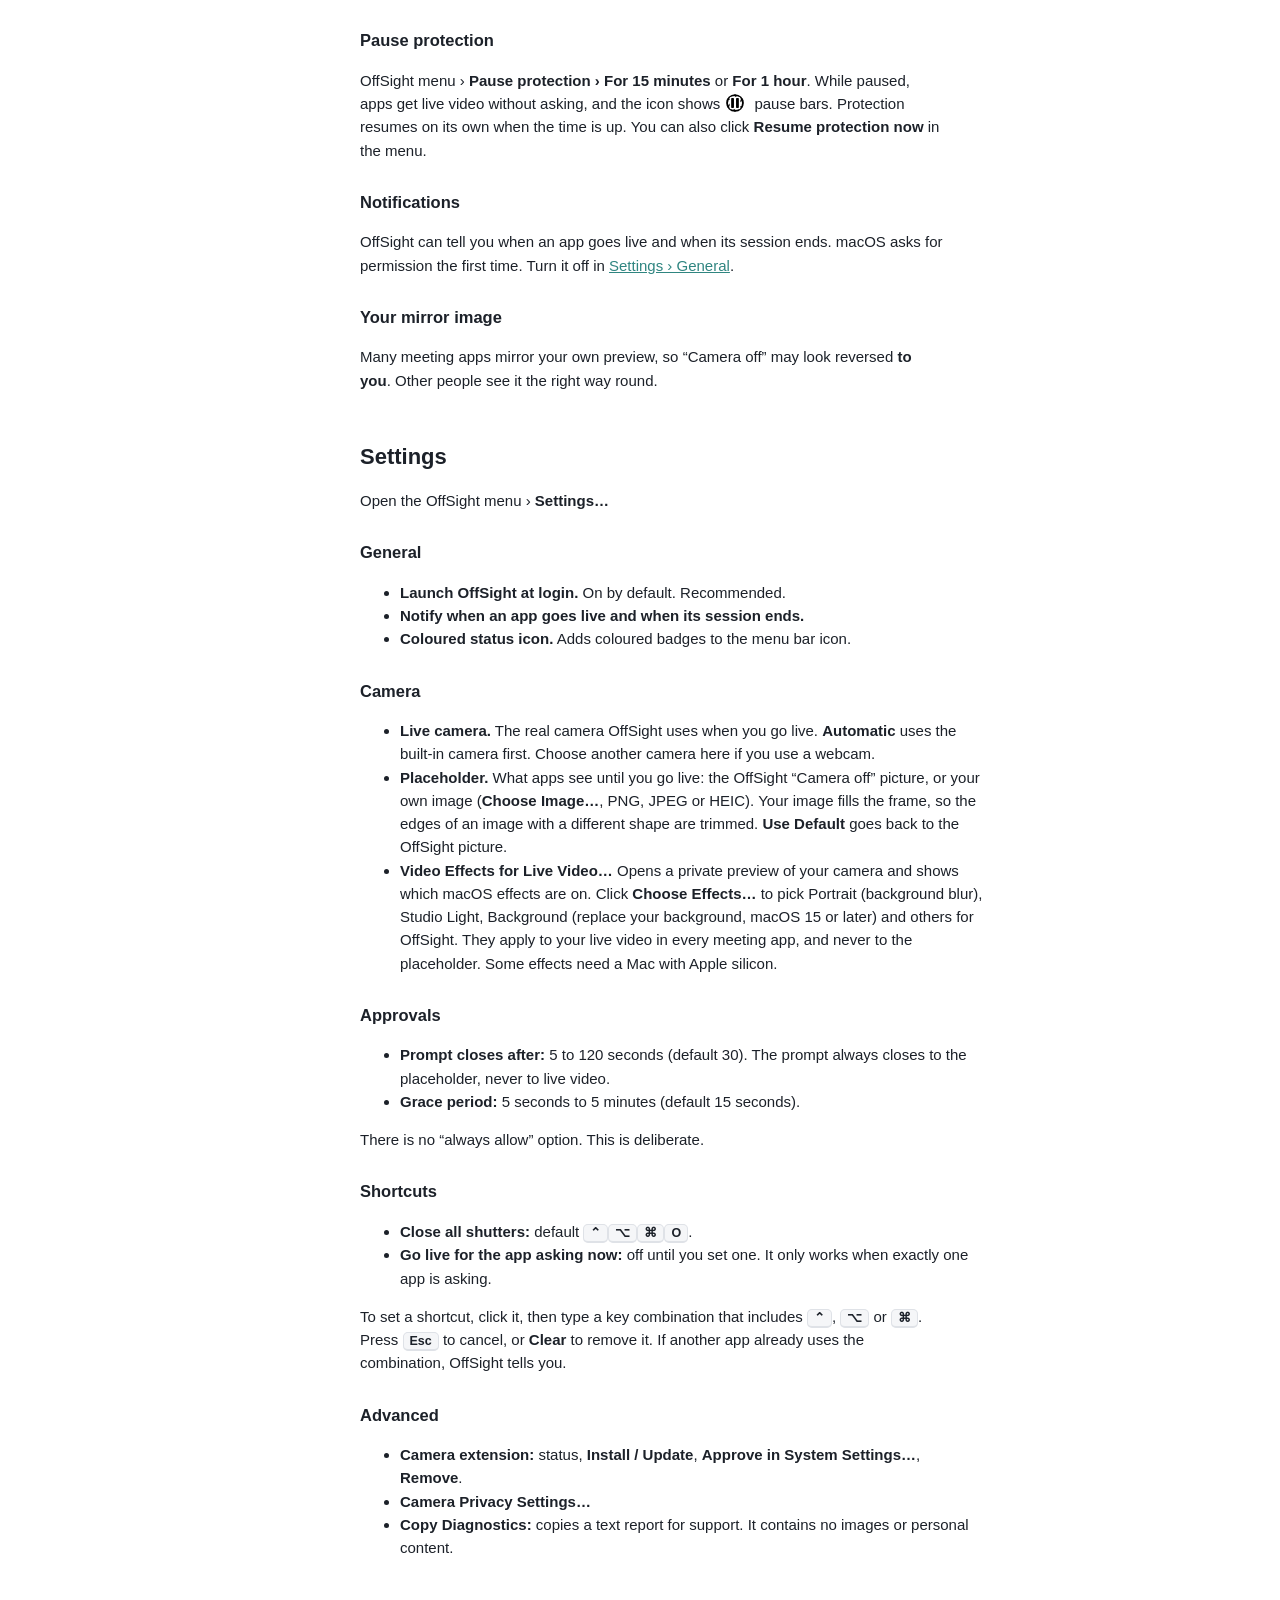
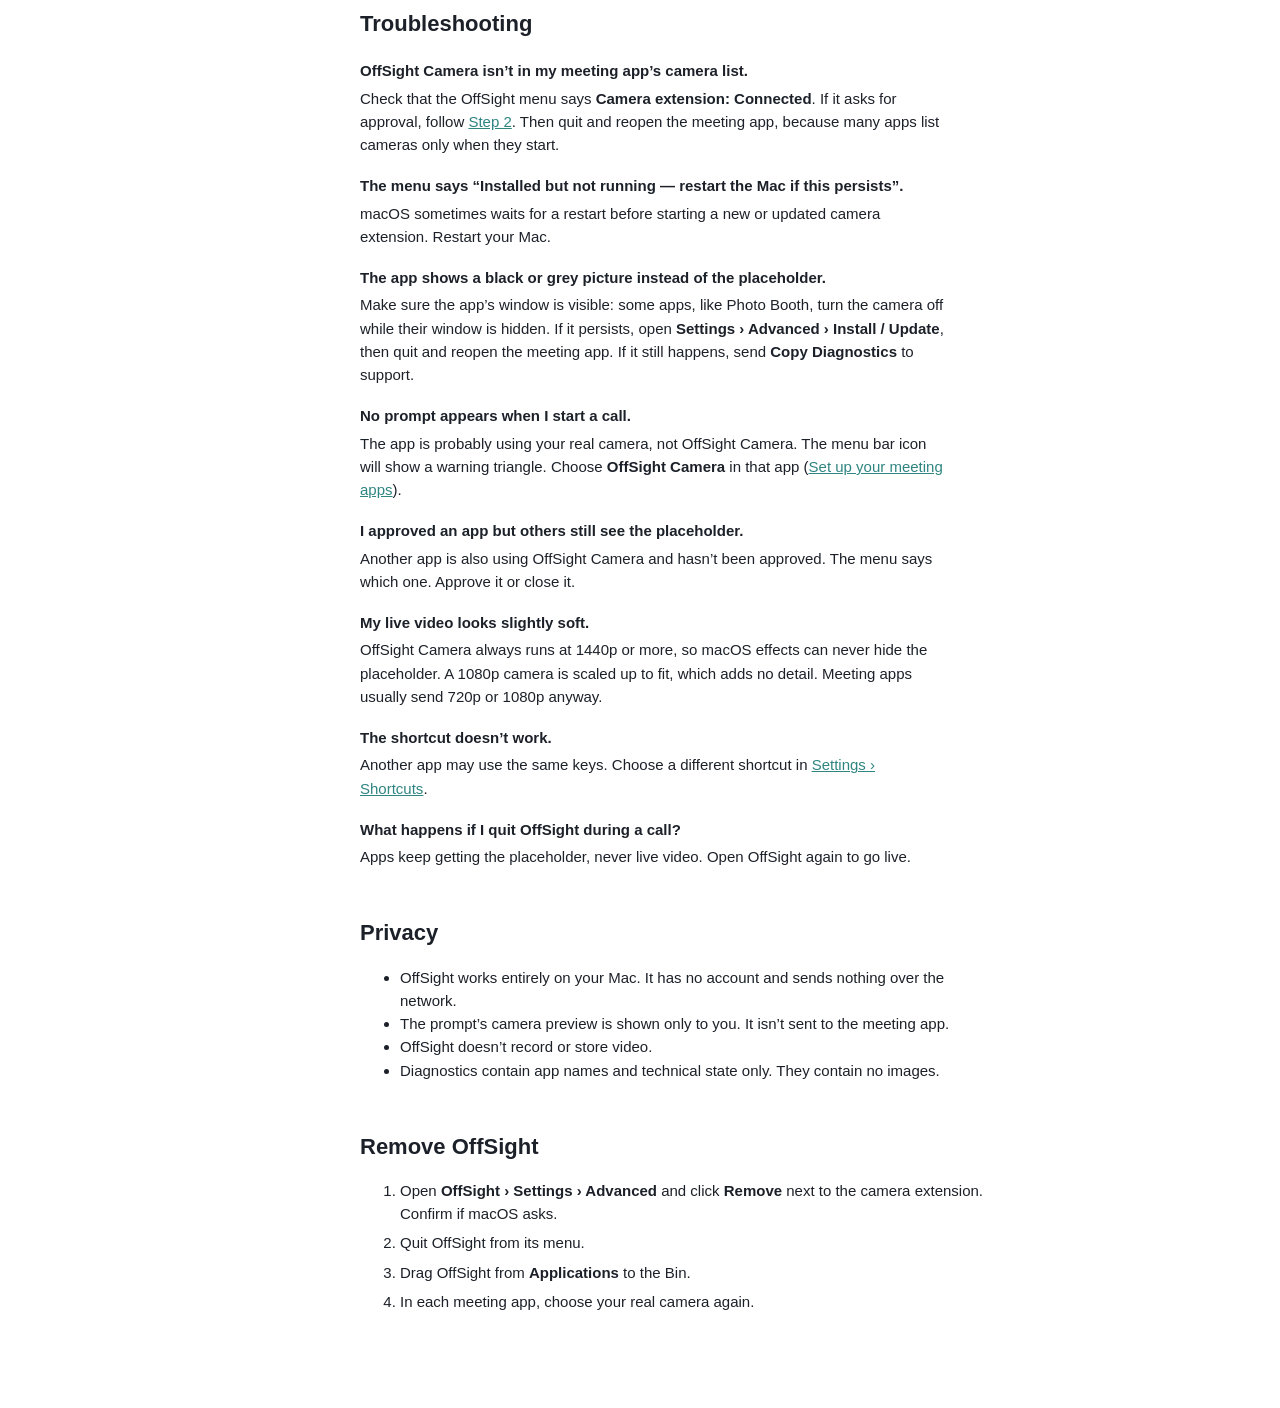
==== commit d40ee1f1: "Browser meetings: show the website in the prompt and menu (UR-34a) Homebrew and development builds o" ====
--- a/App/Help/index.html
+++ b/App/Help/index.html
@@ -231,6 +231,7 @@
         <li>When a meeting site asks for the camera, click <strong>Allow</strong>, then choose <strong>OffSight Camera</strong> in the site’s settings.</li>
       </ul>
       <p>OffSight treats a browser as one app. One approval covers all of that browser’s tabs until the browser stops using the camera.</p>
+      <p>In the version of OffSight from Homebrew, the prompt and menu also show the meeting website, for example <em>Google Chrome — meet.google.com</em>. macOS asks once per browser whether OffSight may read its front tab; OffSight reads only the site name. If you decline, or the browser can’t tell (Firefox), OffSight shows the browser name alone. The App Store version always shows the browser name alone.</p>
 
       <h3 id="apps-check">Check it works</h3>
       <ol class="steps">
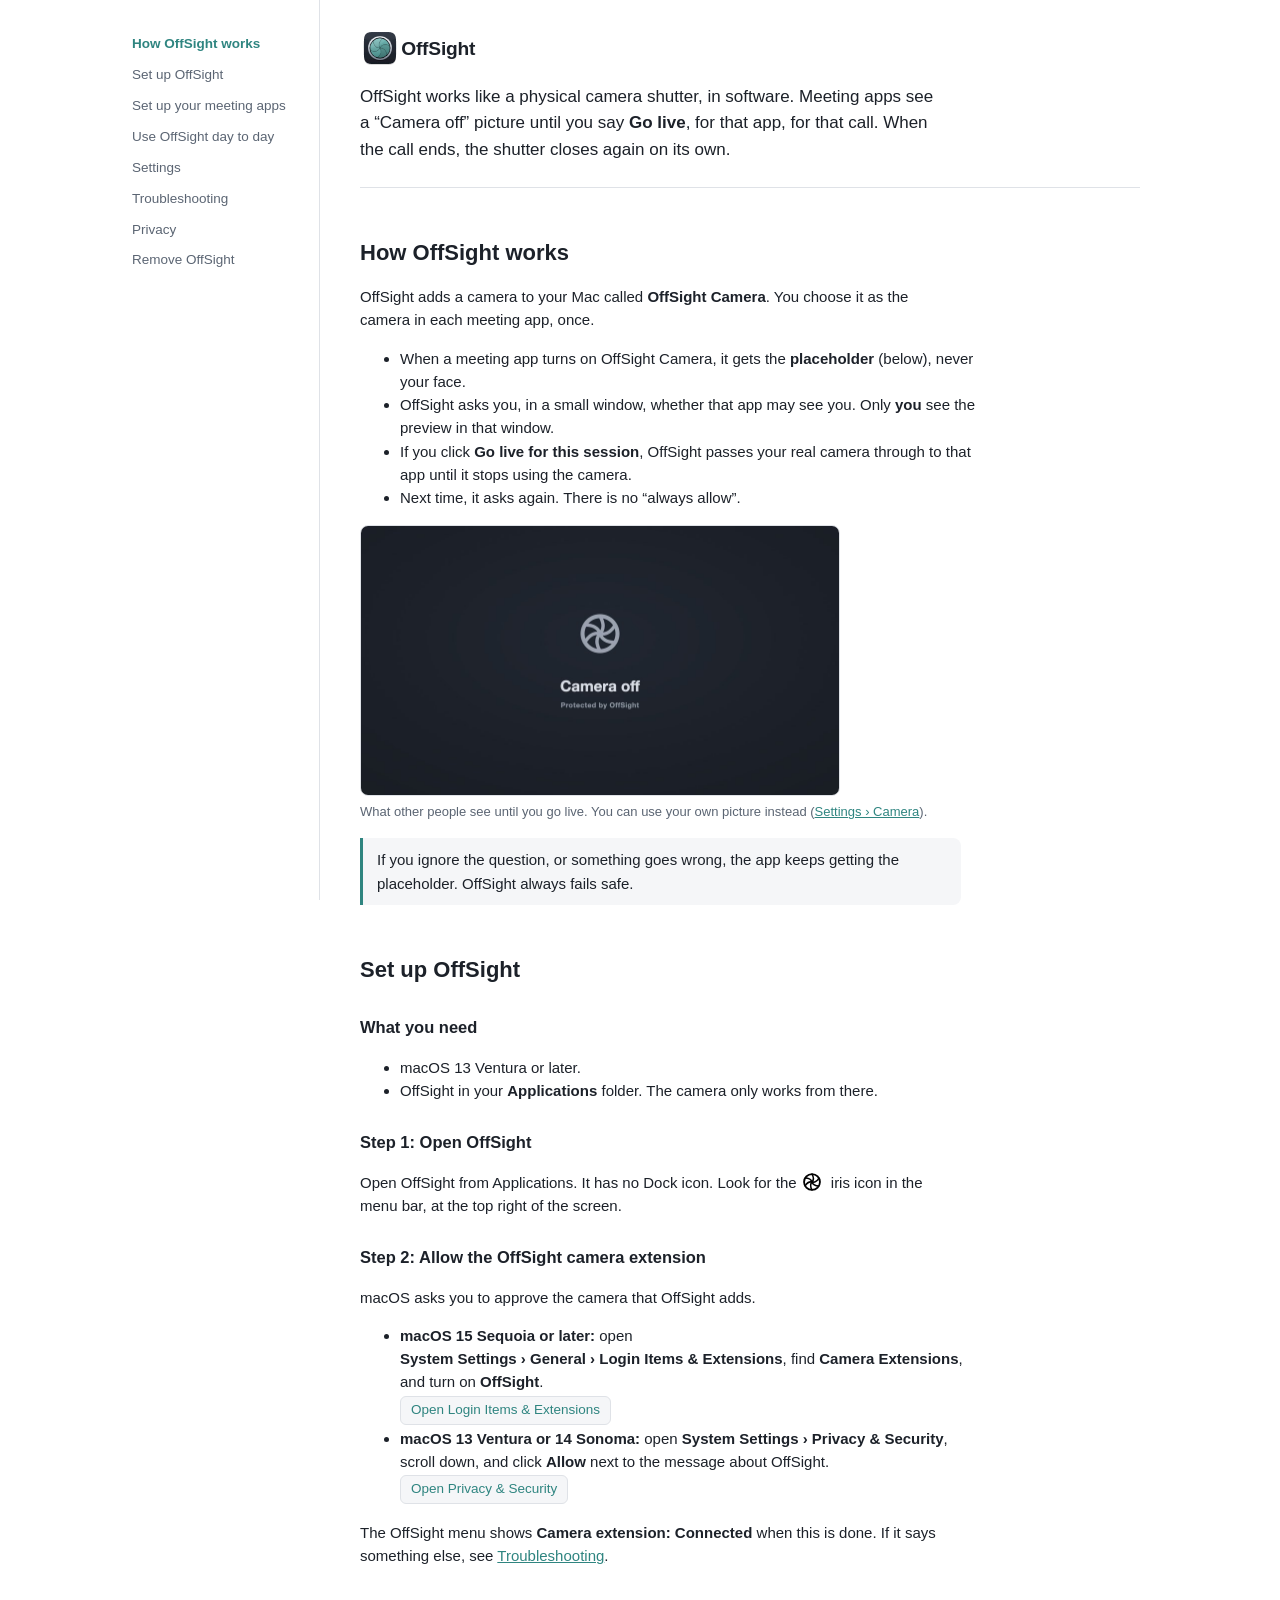
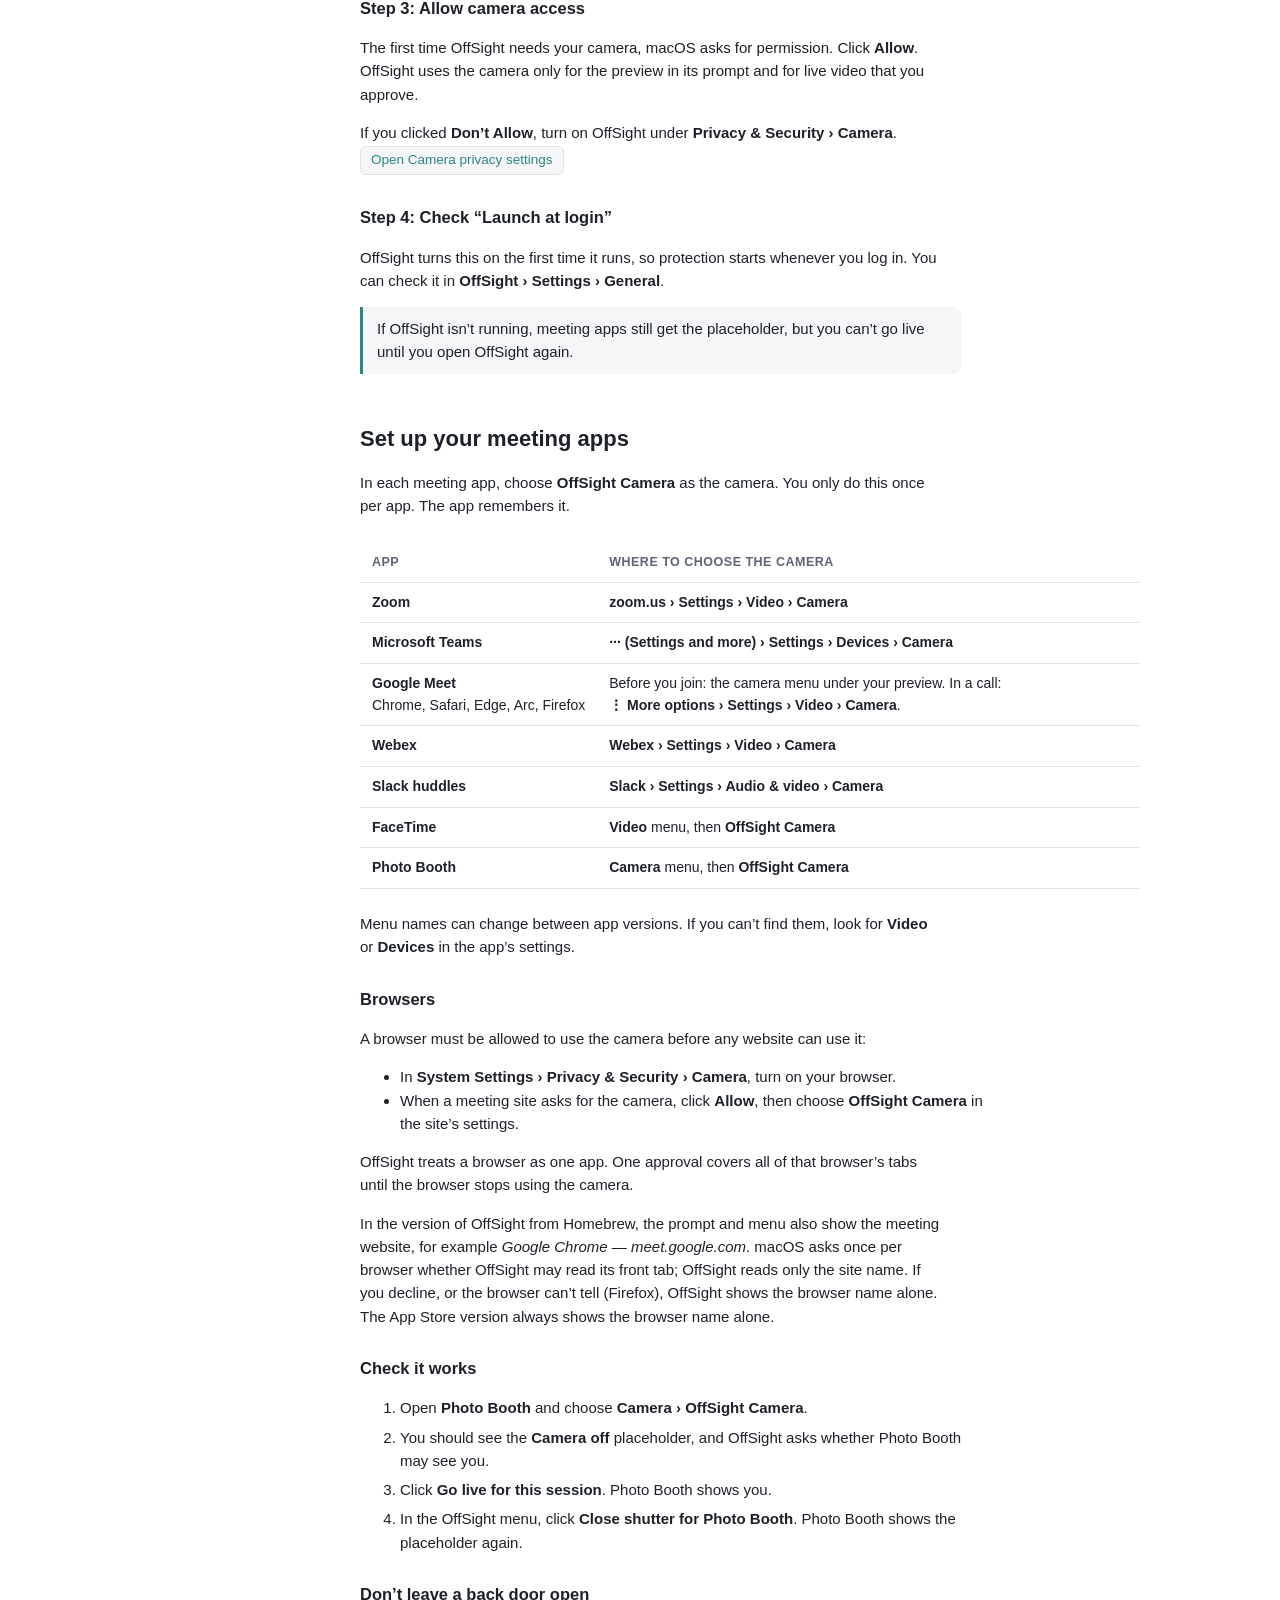
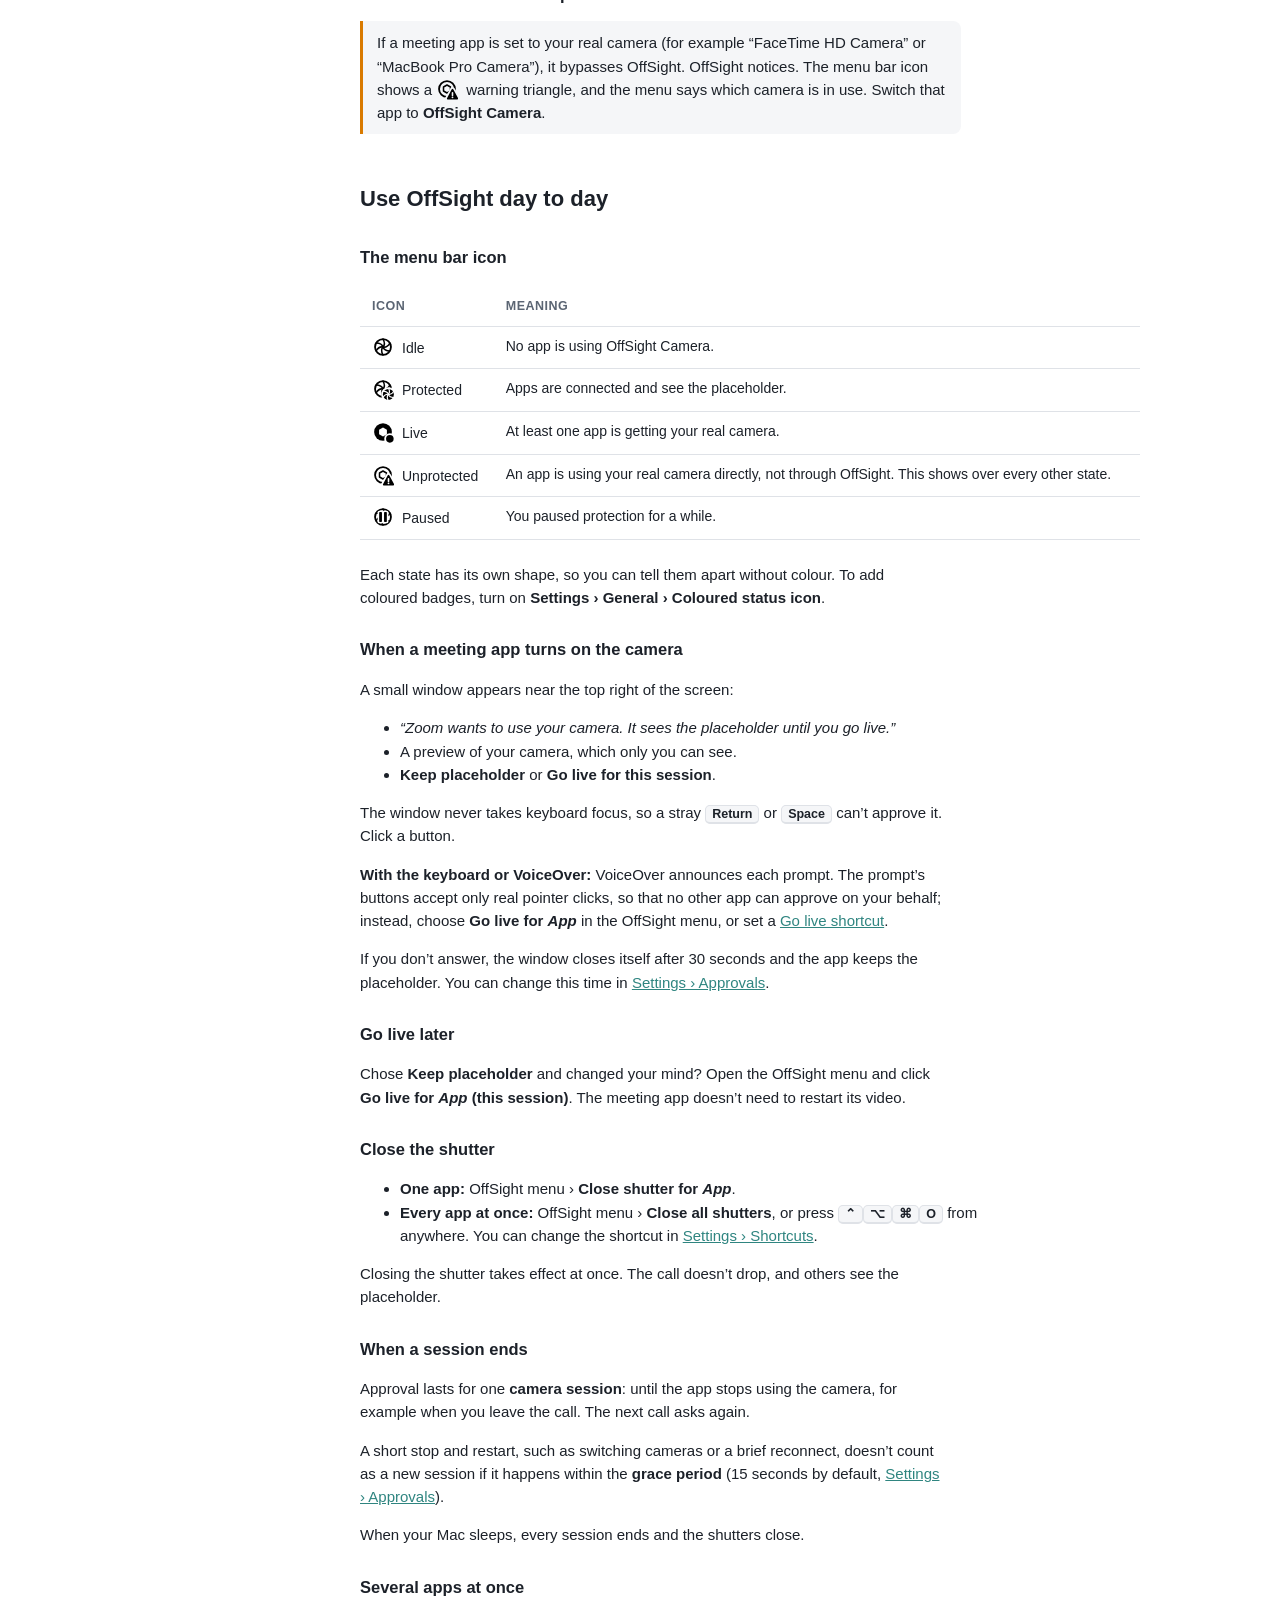
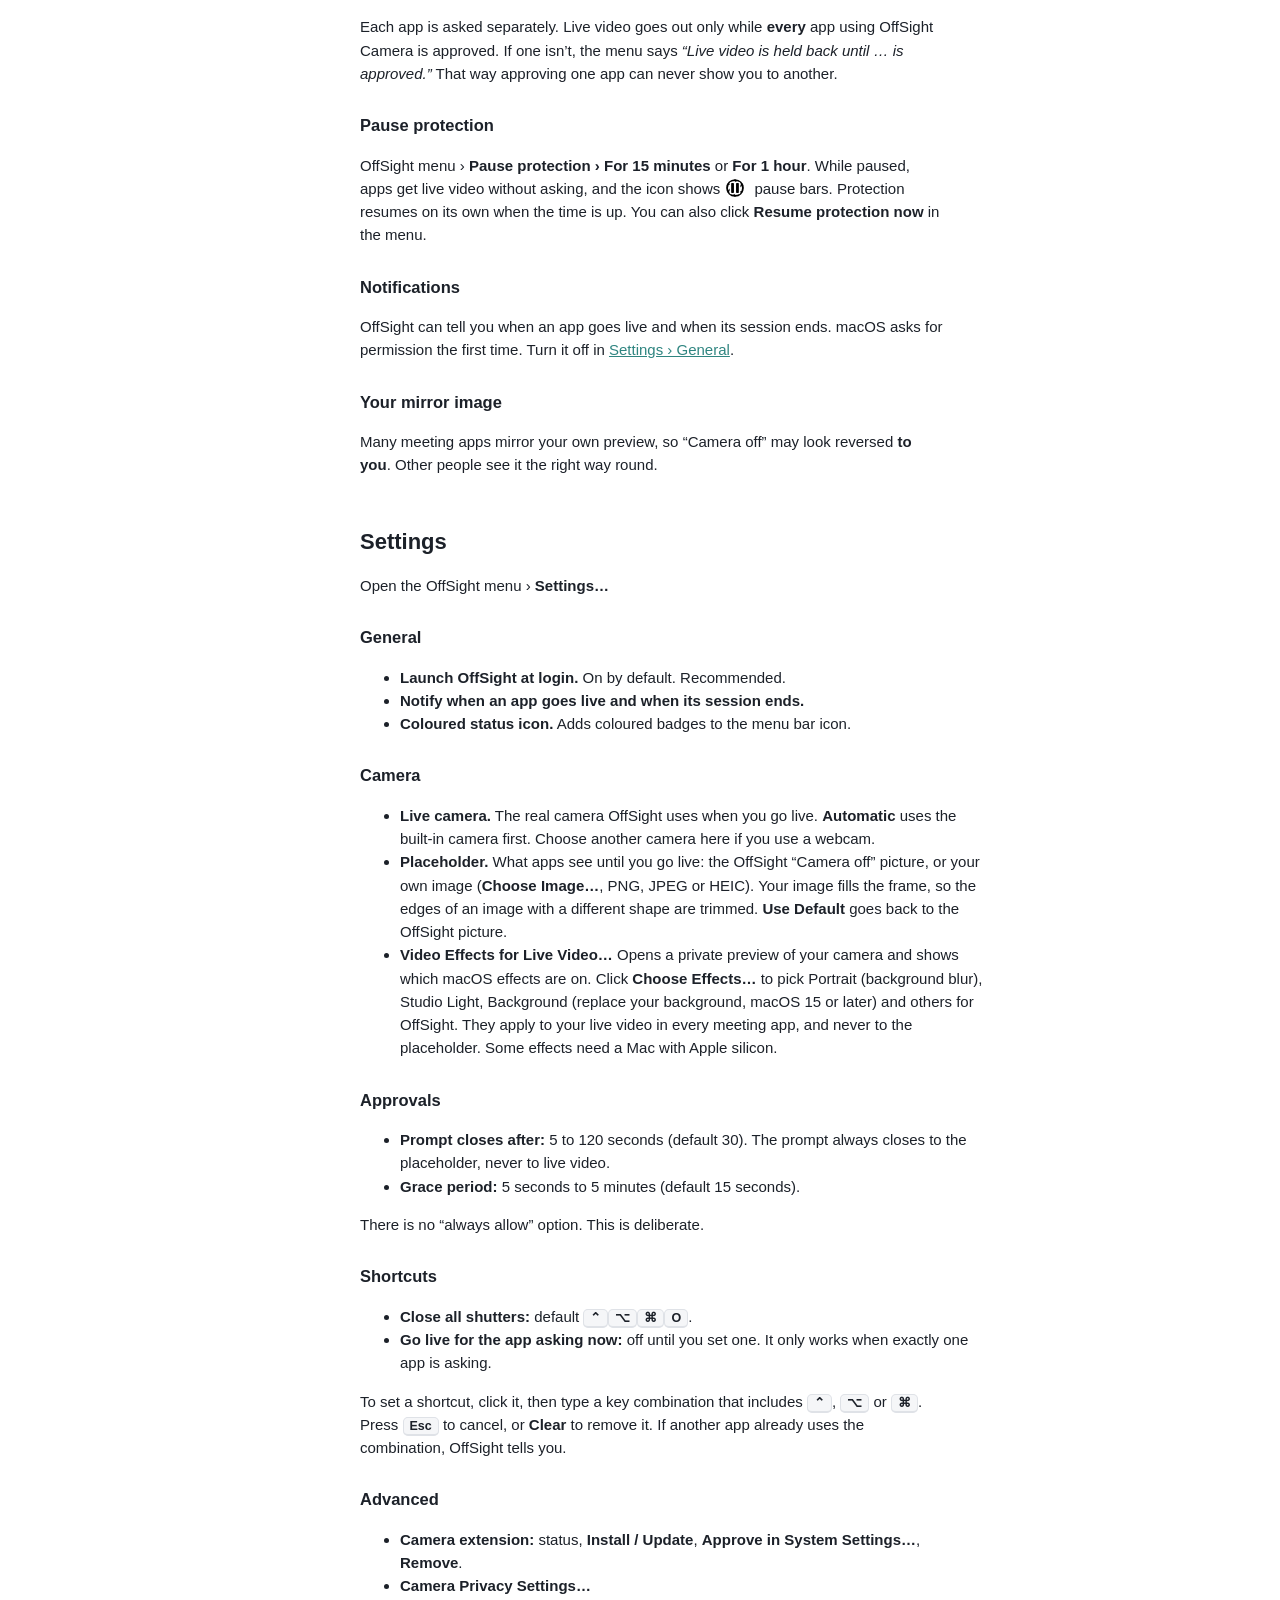
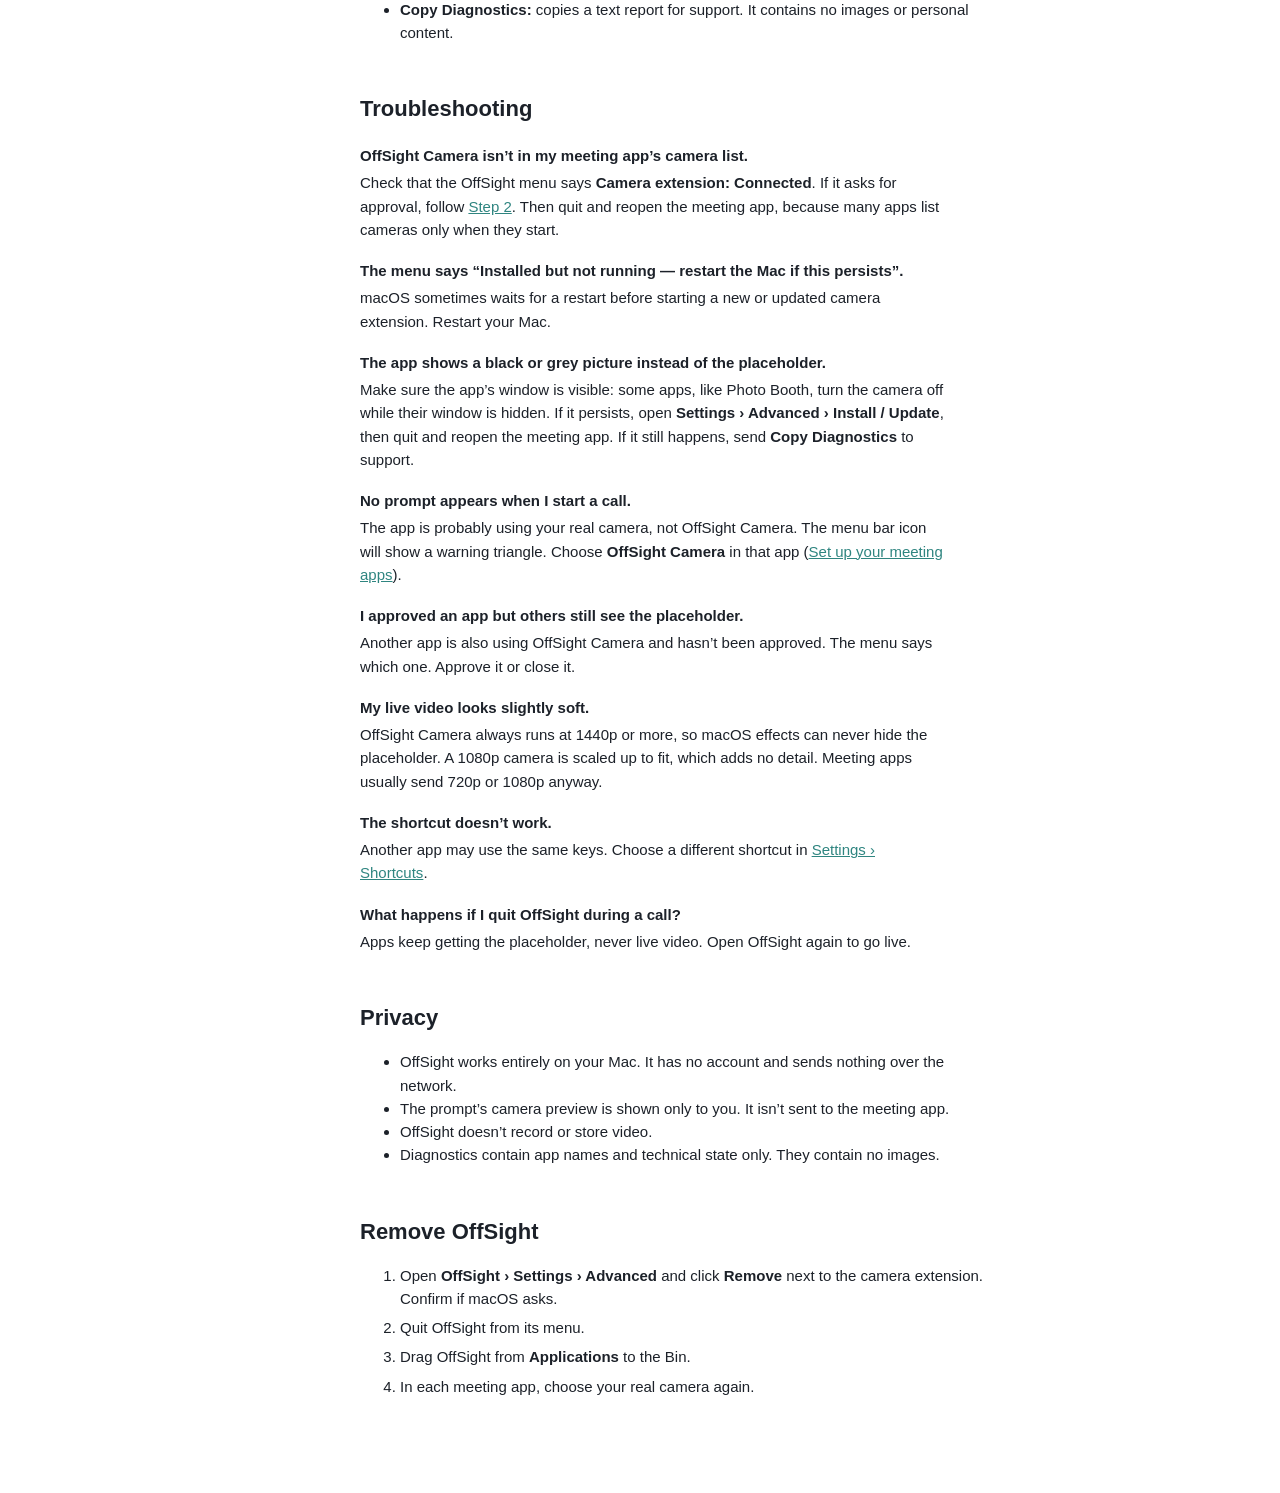
==== commit 0cdffcfc: "Accessibility: VoiceOver announcements, labels and hints - New prompts are announced to VoiceOver (t" ====
--- a/App/Help/index.html
+++ b/App/Help/index.html
@@ -272,6 +272,7 @@
         <li><strong>Keep placeholder</strong> or <strong>Go live for this session</strong>.</li>
       </ul>
       <p>The window never takes keyboard focus, so a stray <kbd>Return</kbd> or <kbd>Space</kbd> can’t approve it. Click a button.</p>
+      <p><strong>With the keyboard or VoiceOver:</strong> VoiceOver announces each prompt. The prompt’s buttons accept only real pointer clicks, so that no other app can approve on your behalf; instead, choose <strong>Go live for <em>App</em></strong> in the OffSight menu, or set a <a href="#settings-shortcuts">Go live shortcut</a>.</p>
       <p>If you don’t answer, the window closes itself after 30 seconds and the app keeps the placeholder. You can change this time in <a href="#settings-approvals">Settings › Approvals</a>.</p>
 
       <h3 id="daily-later">Go live later</h3>
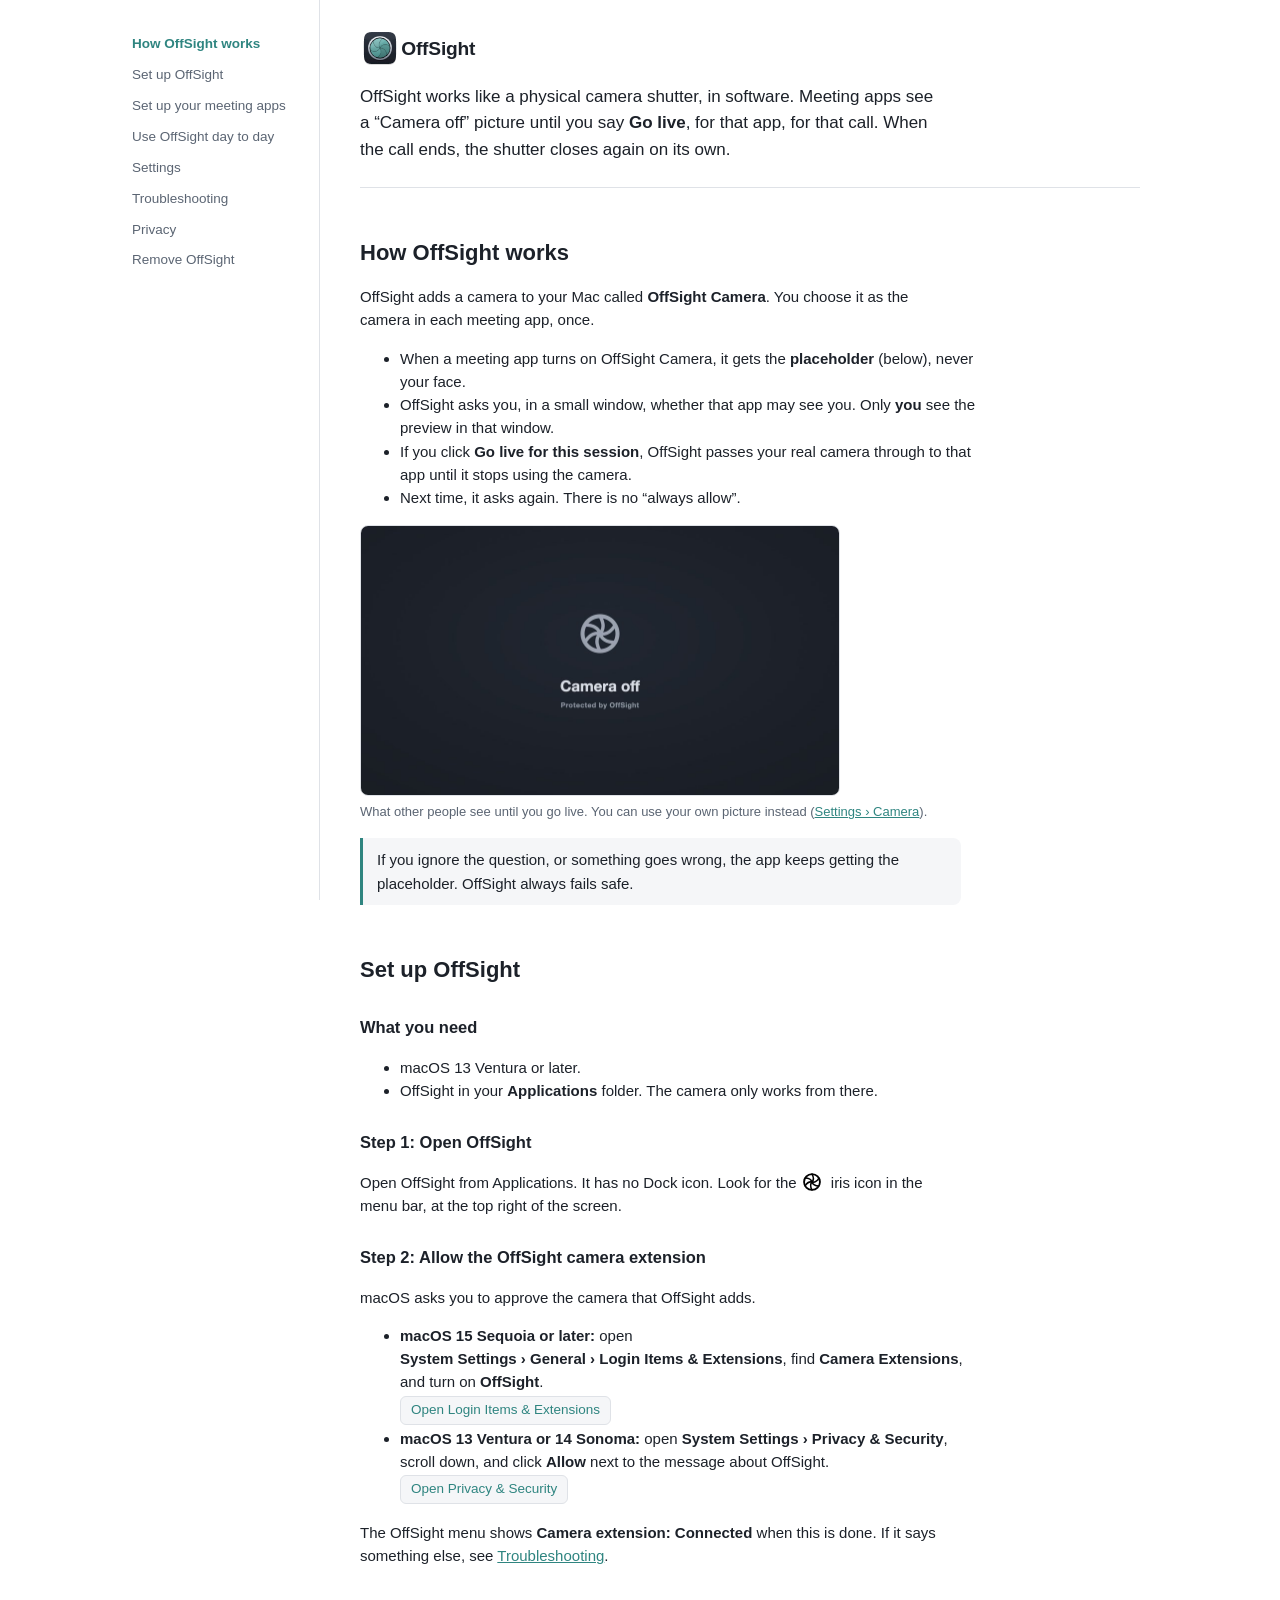
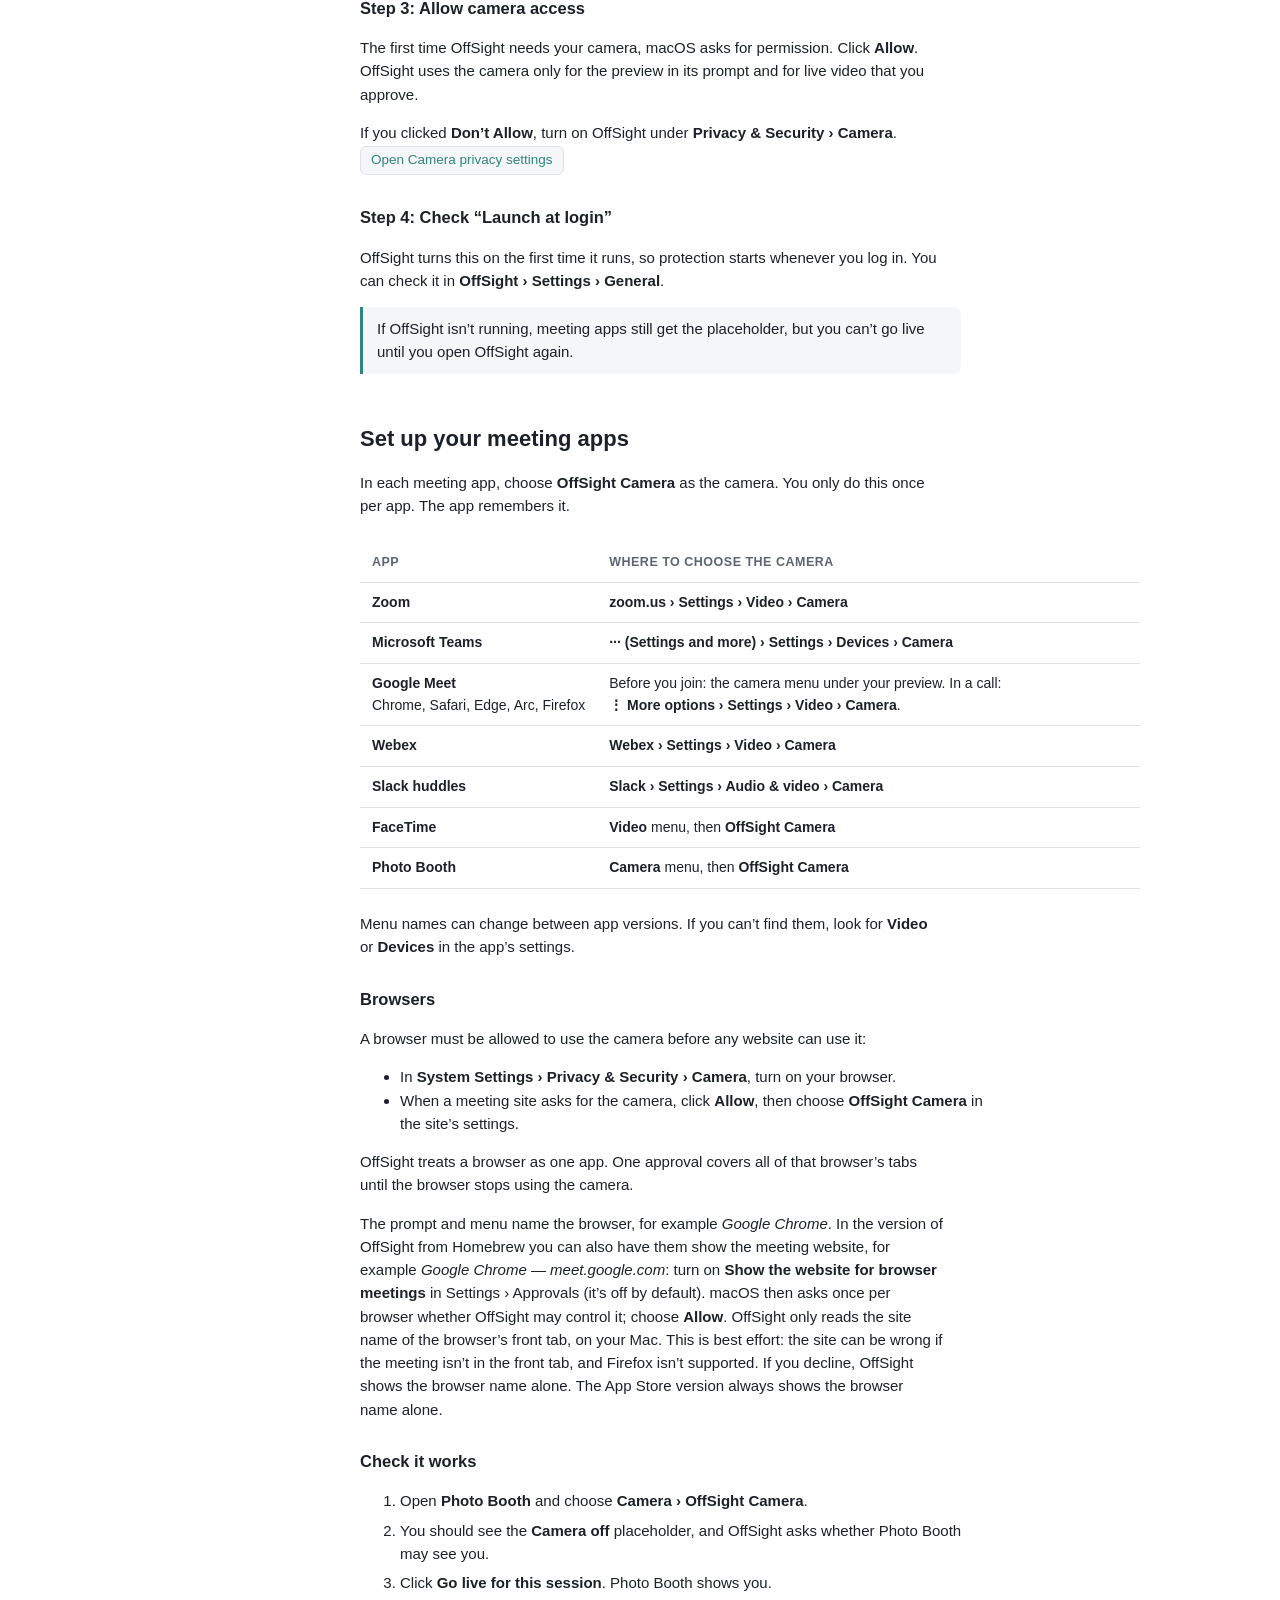
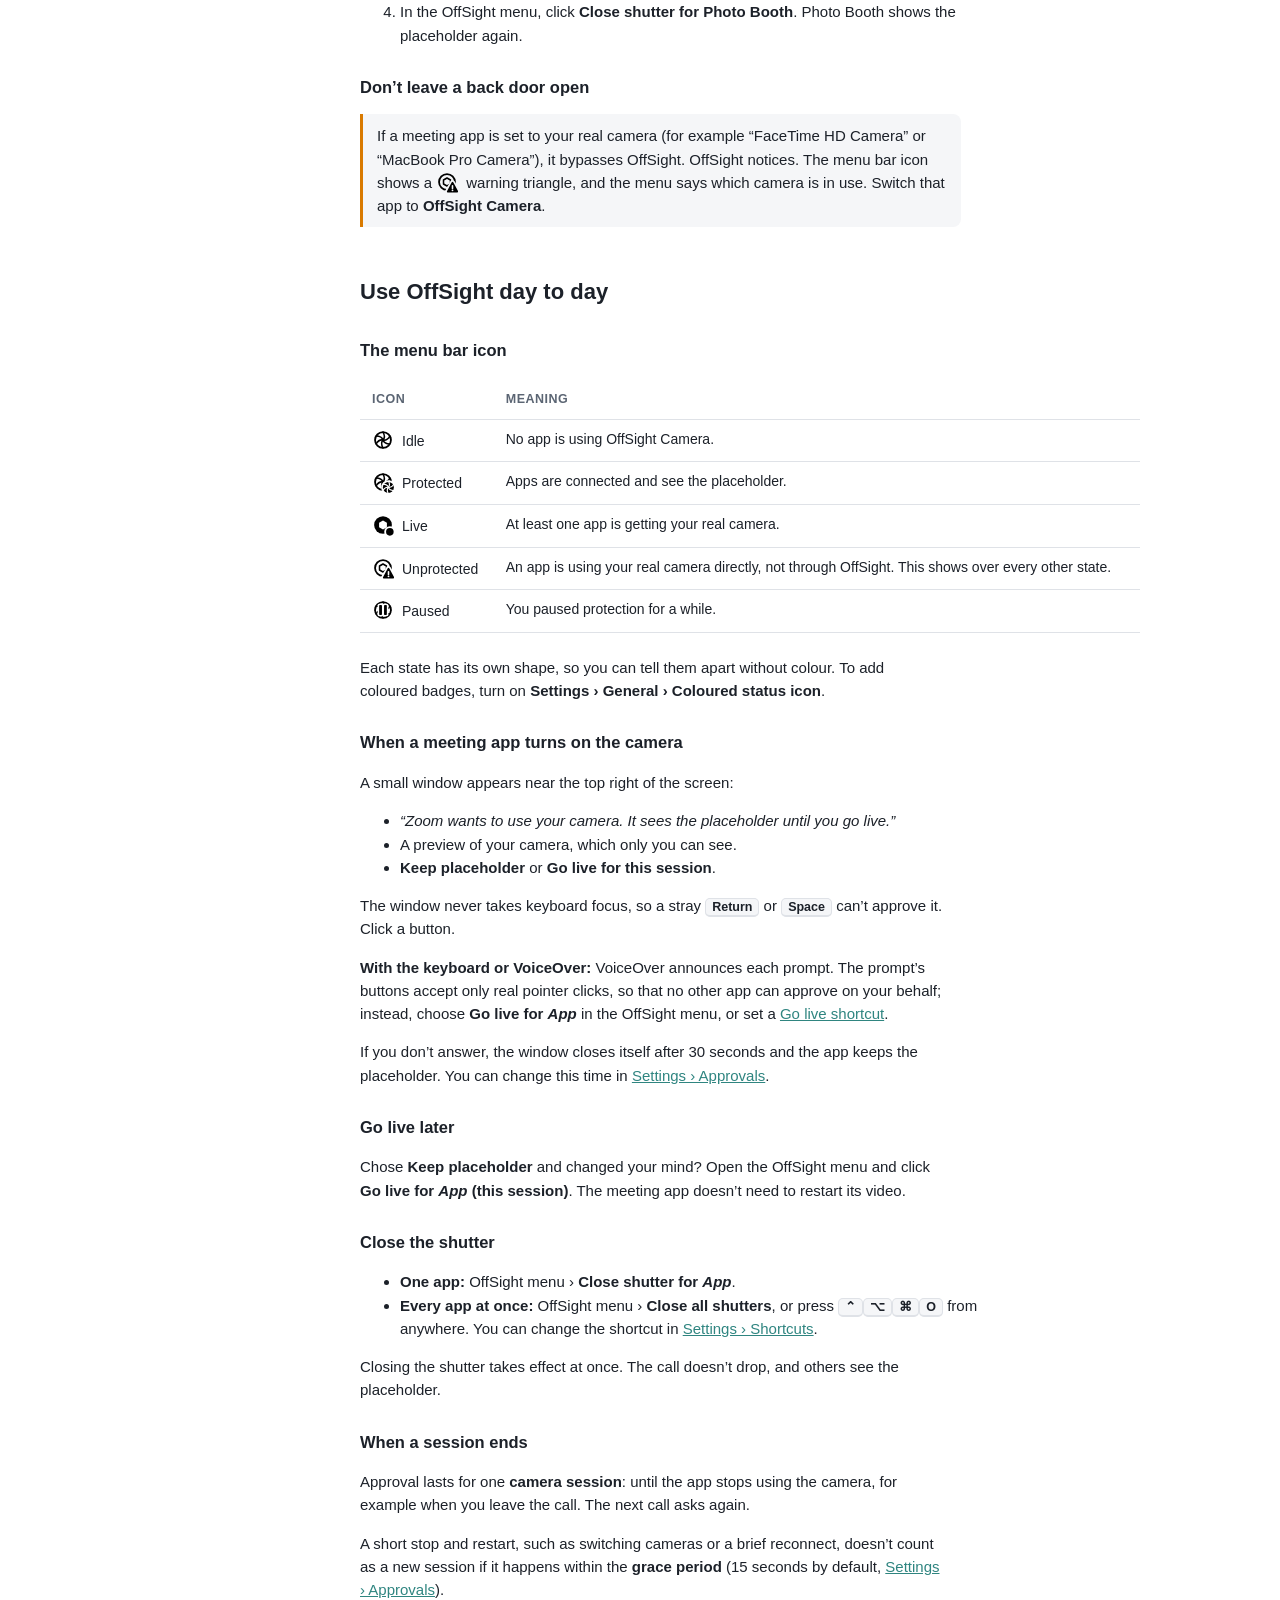
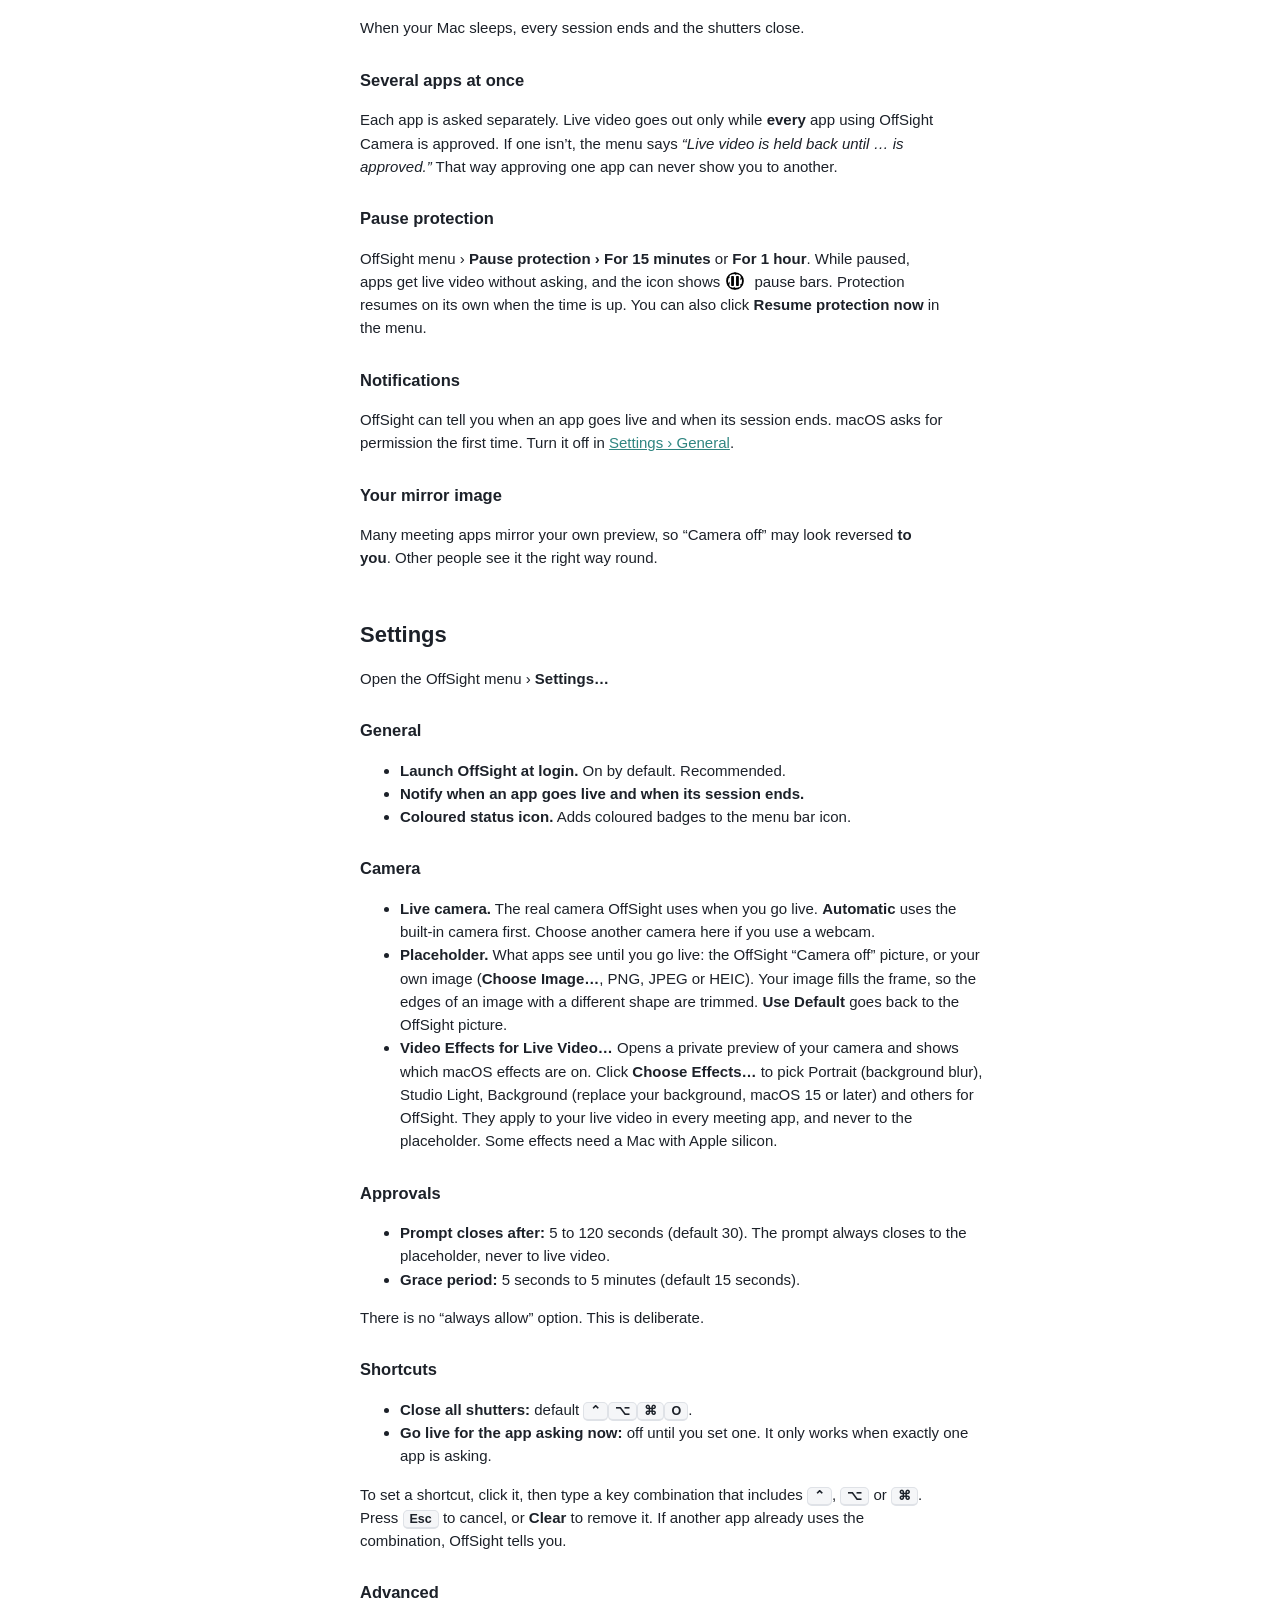
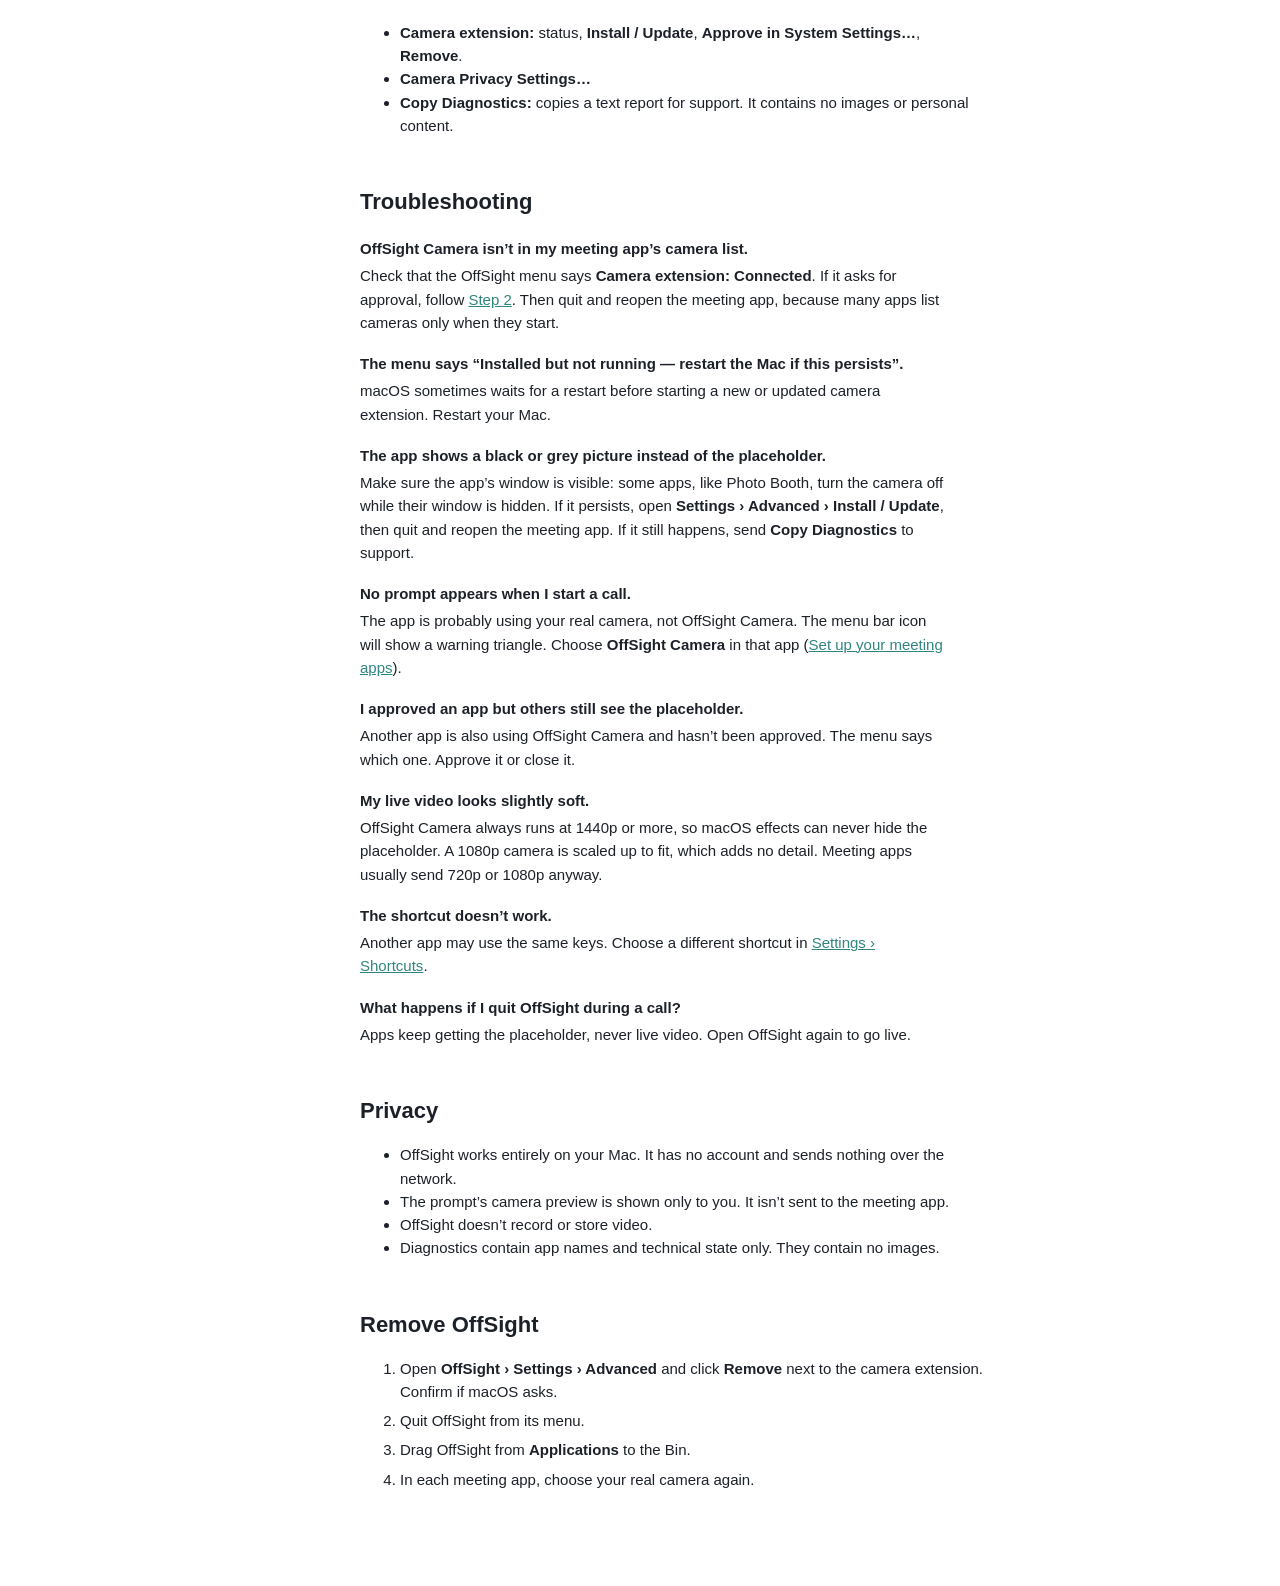
==== commit c102232e: "Make the website for browser meetings opt-in, off by default Reading the meeting site from a browser" ====
--- a/App/Help/index.html
+++ b/App/Help/index.html
@@ -231,7 +231,7 @@
         <li>When a meeting site asks for the camera, click <strong>Allow</strong>, then choose <strong>OffSight Camera</strong> in the site’s settings.</li>
       </ul>
       <p>OffSight treats a browser as one app. One approval covers all of that browser’s tabs until the browser stops using the camera.</p>
-      <p>In the version of OffSight from Homebrew, the prompt and menu also show the meeting website, for example <em>Google Chrome — meet.google.com</em>. macOS asks once per browser whether OffSight may read its front tab; OffSight reads only the site name. If you decline, or the browser can’t tell (Firefox), OffSight shows the browser name alone. The App Store version always shows the browser name alone.</p>
+      <p>The prompt and menu name the browser, for example <em>Google Chrome</em>. In the version of OffSight from Homebrew you can also have them show the meeting website, for example <em>Google Chrome — meet.google.com</em>: turn on <strong>Show the website for browser meetings</strong> in Settings › Approvals (it’s off by default). macOS then asks once per browser whether OffSight may control it; choose <strong>Allow</strong>. OffSight only reads the site name of the browser’s front tab, on your Mac. This is best effort: the site can be wrong if the meeting isn’t in the front tab, and Firefox isn’t supported. If you decline, OffSight shows the browser name alone. The App Store version always shows the browser name alone.</p>
 
       <h3 id="apps-check">Check it works</h3>
       <ol class="steps">
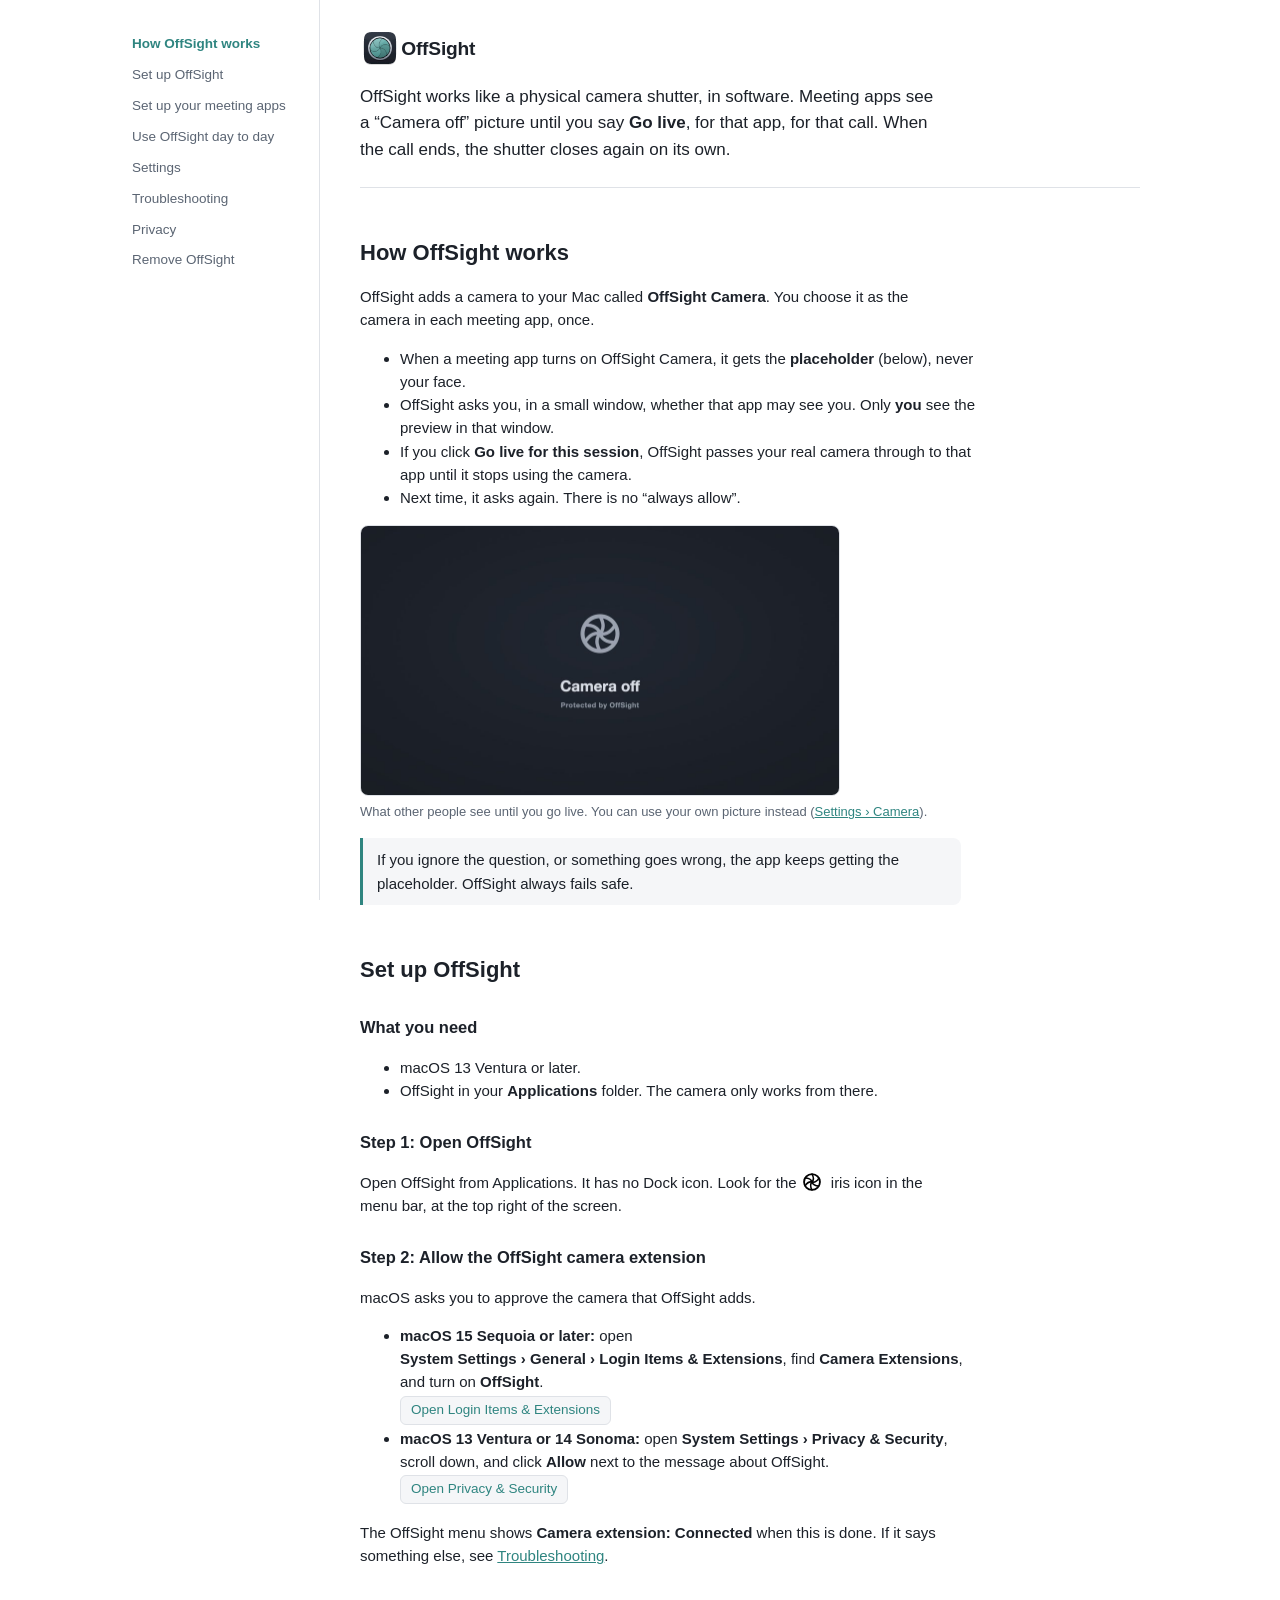
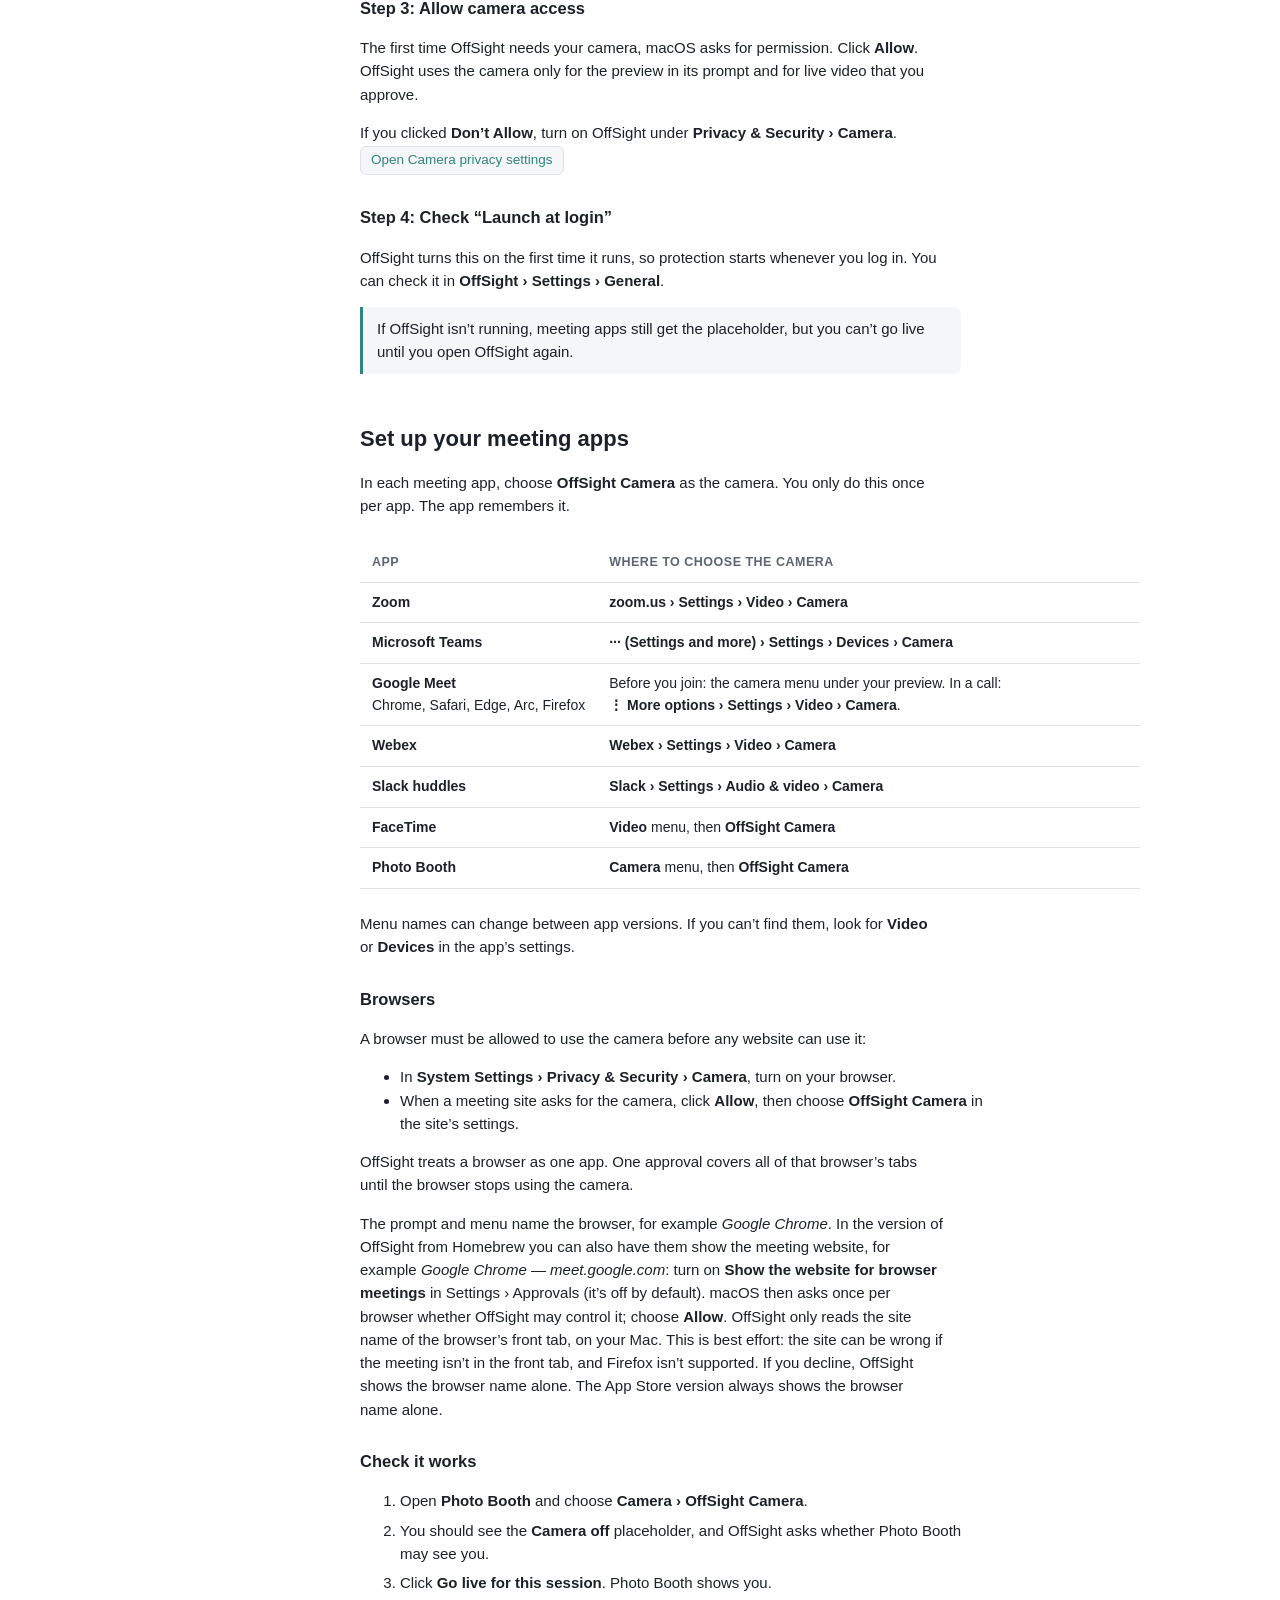
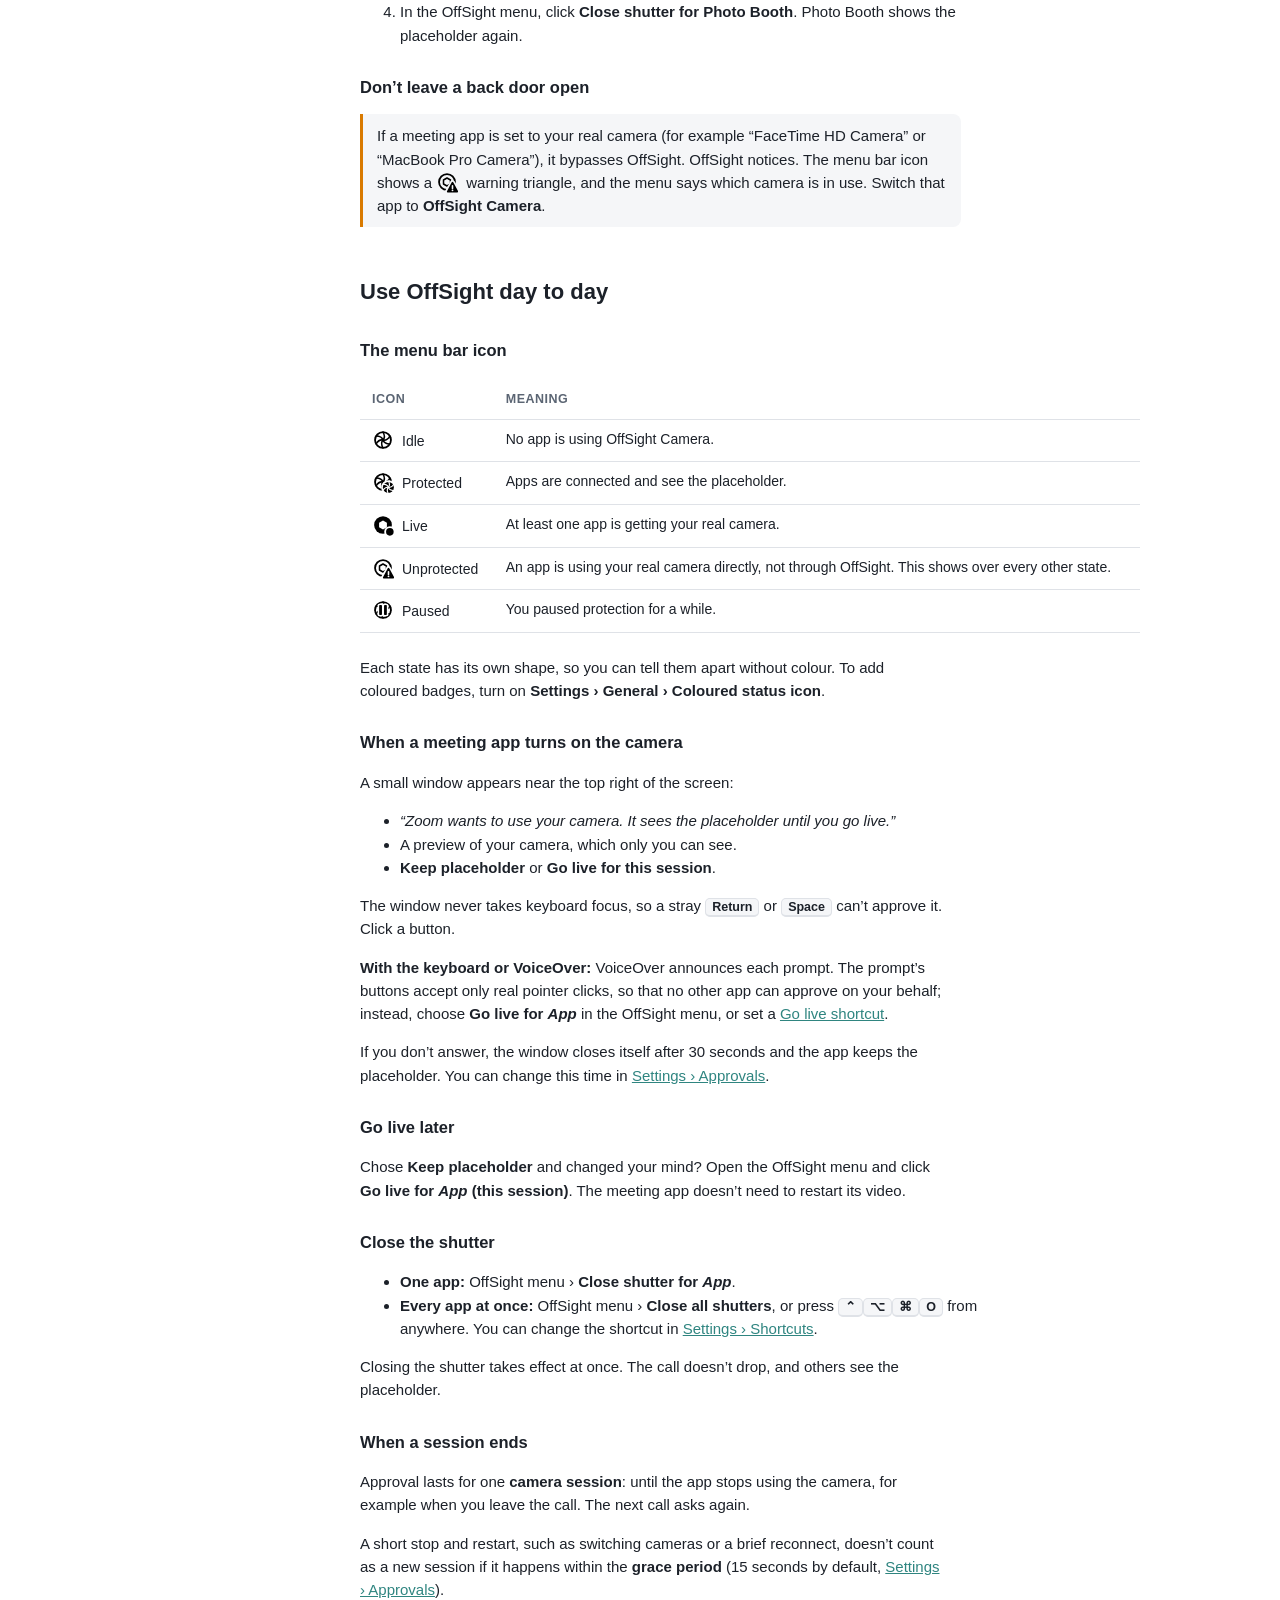
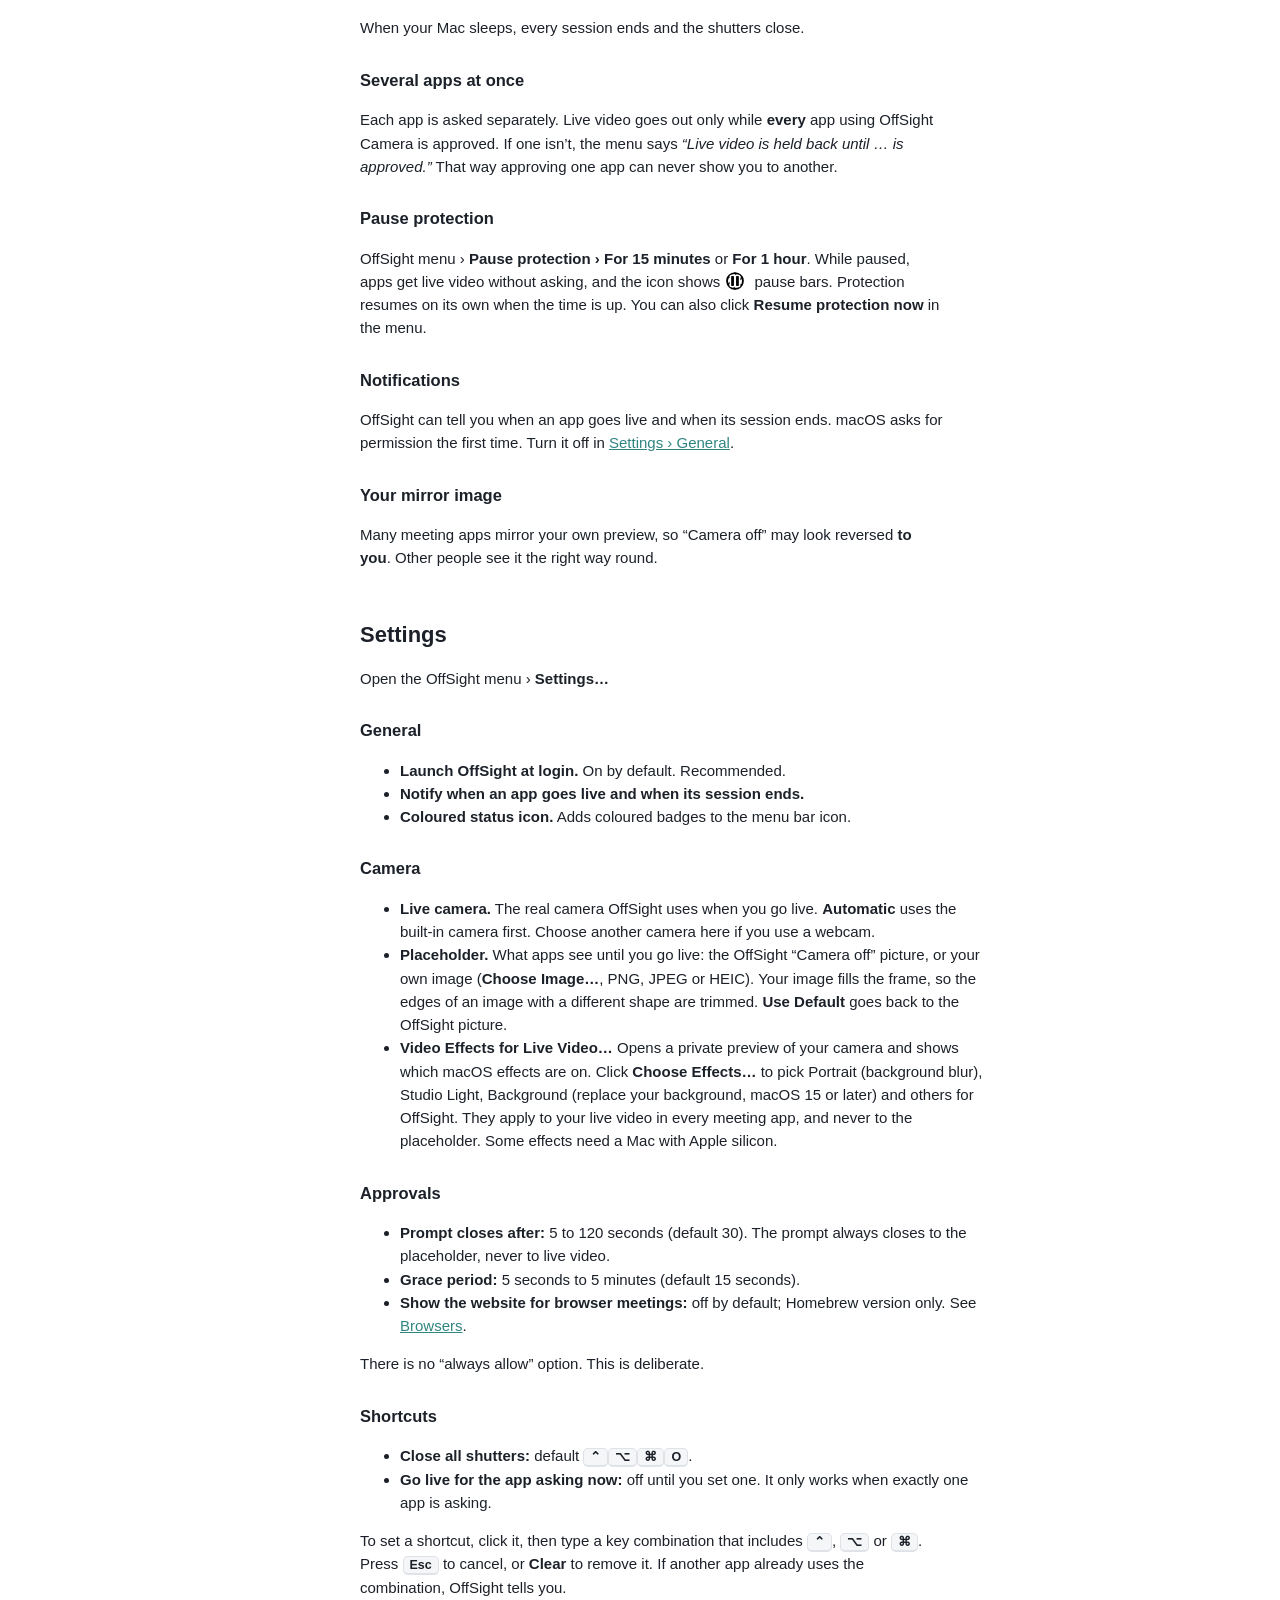
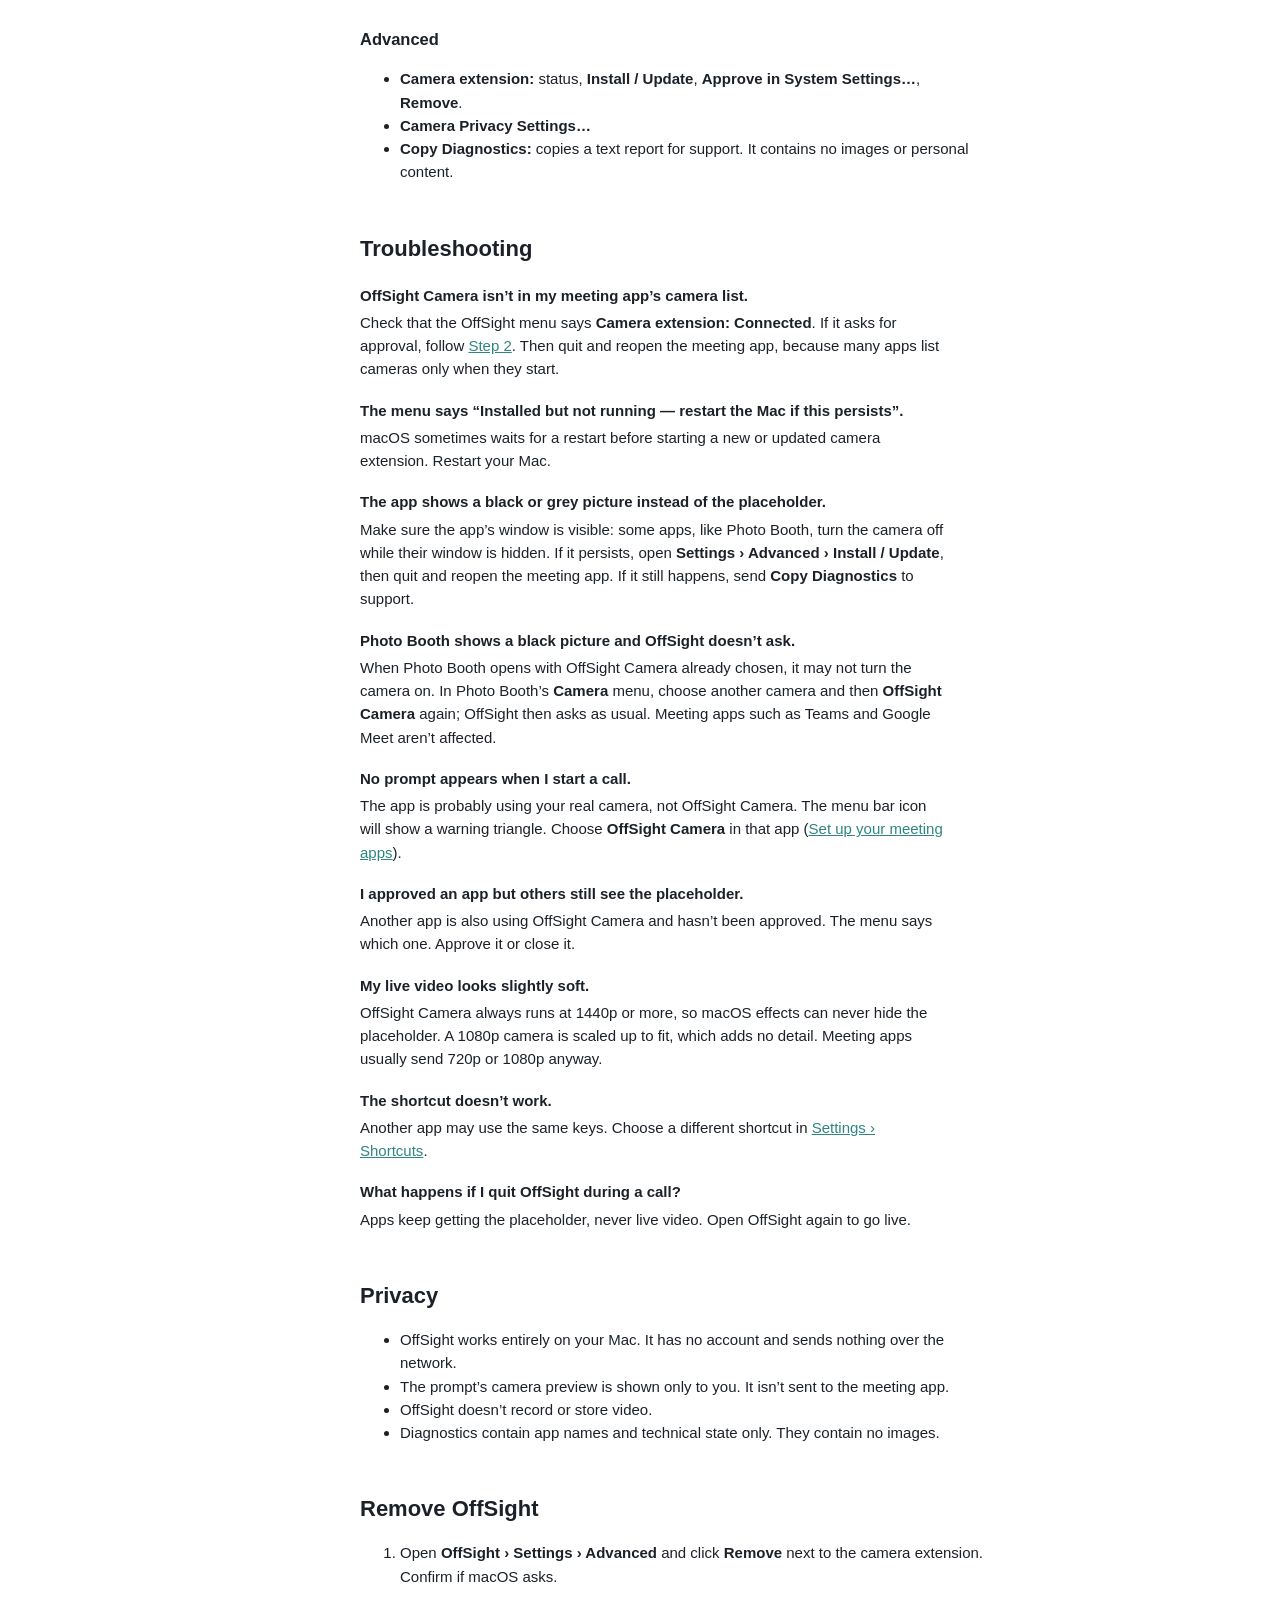
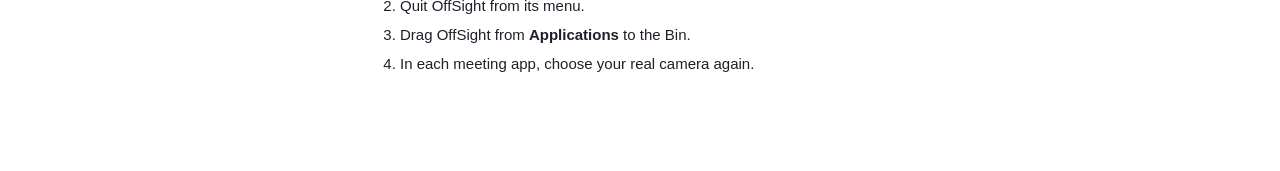
==== commit 44f793a8: "Photo Booth black on launch (B3): document it, guide the device check Opened with OffSight Camera al" ====
--- a/App/Help/index.html
+++ b/App/Help/index.html
@@ -326,6 +326,7 @@
       <ul>
         <li><strong>Prompt closes after:</strong> 5 to 120 seconds (default 30). The prompt always closes to the placeholder, never to live video.</li>
         <li><strong>Grace period:</strong> 5 seconds to 5 minutes (default 15 seconds).</li>
+        <li><strong>Show the website for browser meetings:</strong> off by default; Homebrew version only. See <a href="#apps-browsers">Browsers</a>.</li>
       </ul>
       <p>There is no “always allow” option. This is deliberate.</p>
 
@@ -356,6 +357,9 @@
 
         <dt>The app shows a black or grey picture instead of the placeholder.</dt>
         <dd>Make sure the app’s window is visible: some apps, like Photo Booth, turn the camera off while their window is hidden. If it persists, open <span class="menu">Settings › Advanced › Install / Update</span>, then quit and reopen the meeting app. If it still happens, send <strong>Copy Diagnostics</strong> to support.</dd>
+
+        <dt>Photo Booth shows a black picture and OffSight doesn’t ask.</dt>
+        <dd>When Photo Booth opens with OffSight Camera already chosen, it may not turn the camera on. In Photo Booth’s <span class="menu">Camera</span> menu, choose another camera and then <strong>OffSight Camera</strong> again; OffSight then asks as usual. Meeting apps such as Teams and Google Meet aren’t affected.</dd>
 
         <dt>No prompt appears when I start a call.</dt>
         <dd>The app is probably using your real camera, not OffSight Camera. The menu bar icon will show a warning triangle. Choose <strong>OffSight Camera</strong> in that app (<a href="#apps">Set up your meeting apps</a>).</dd>
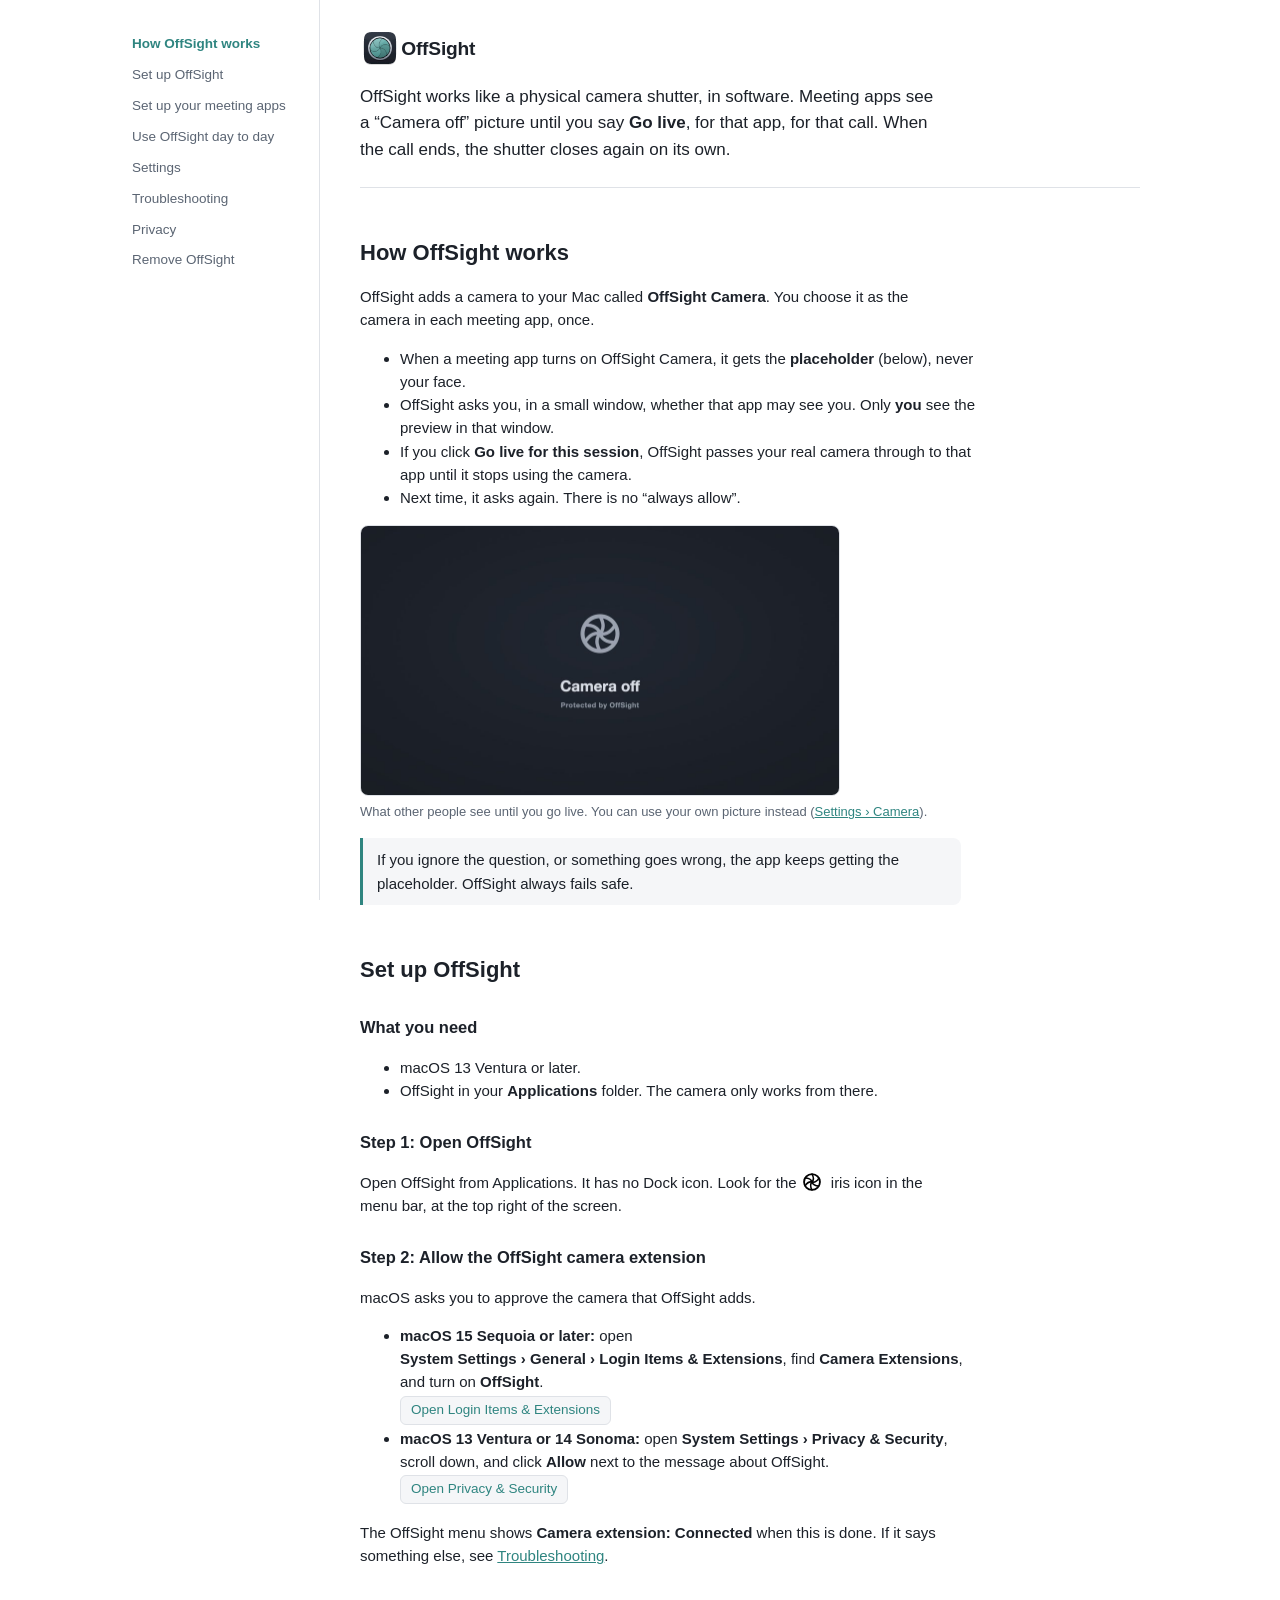
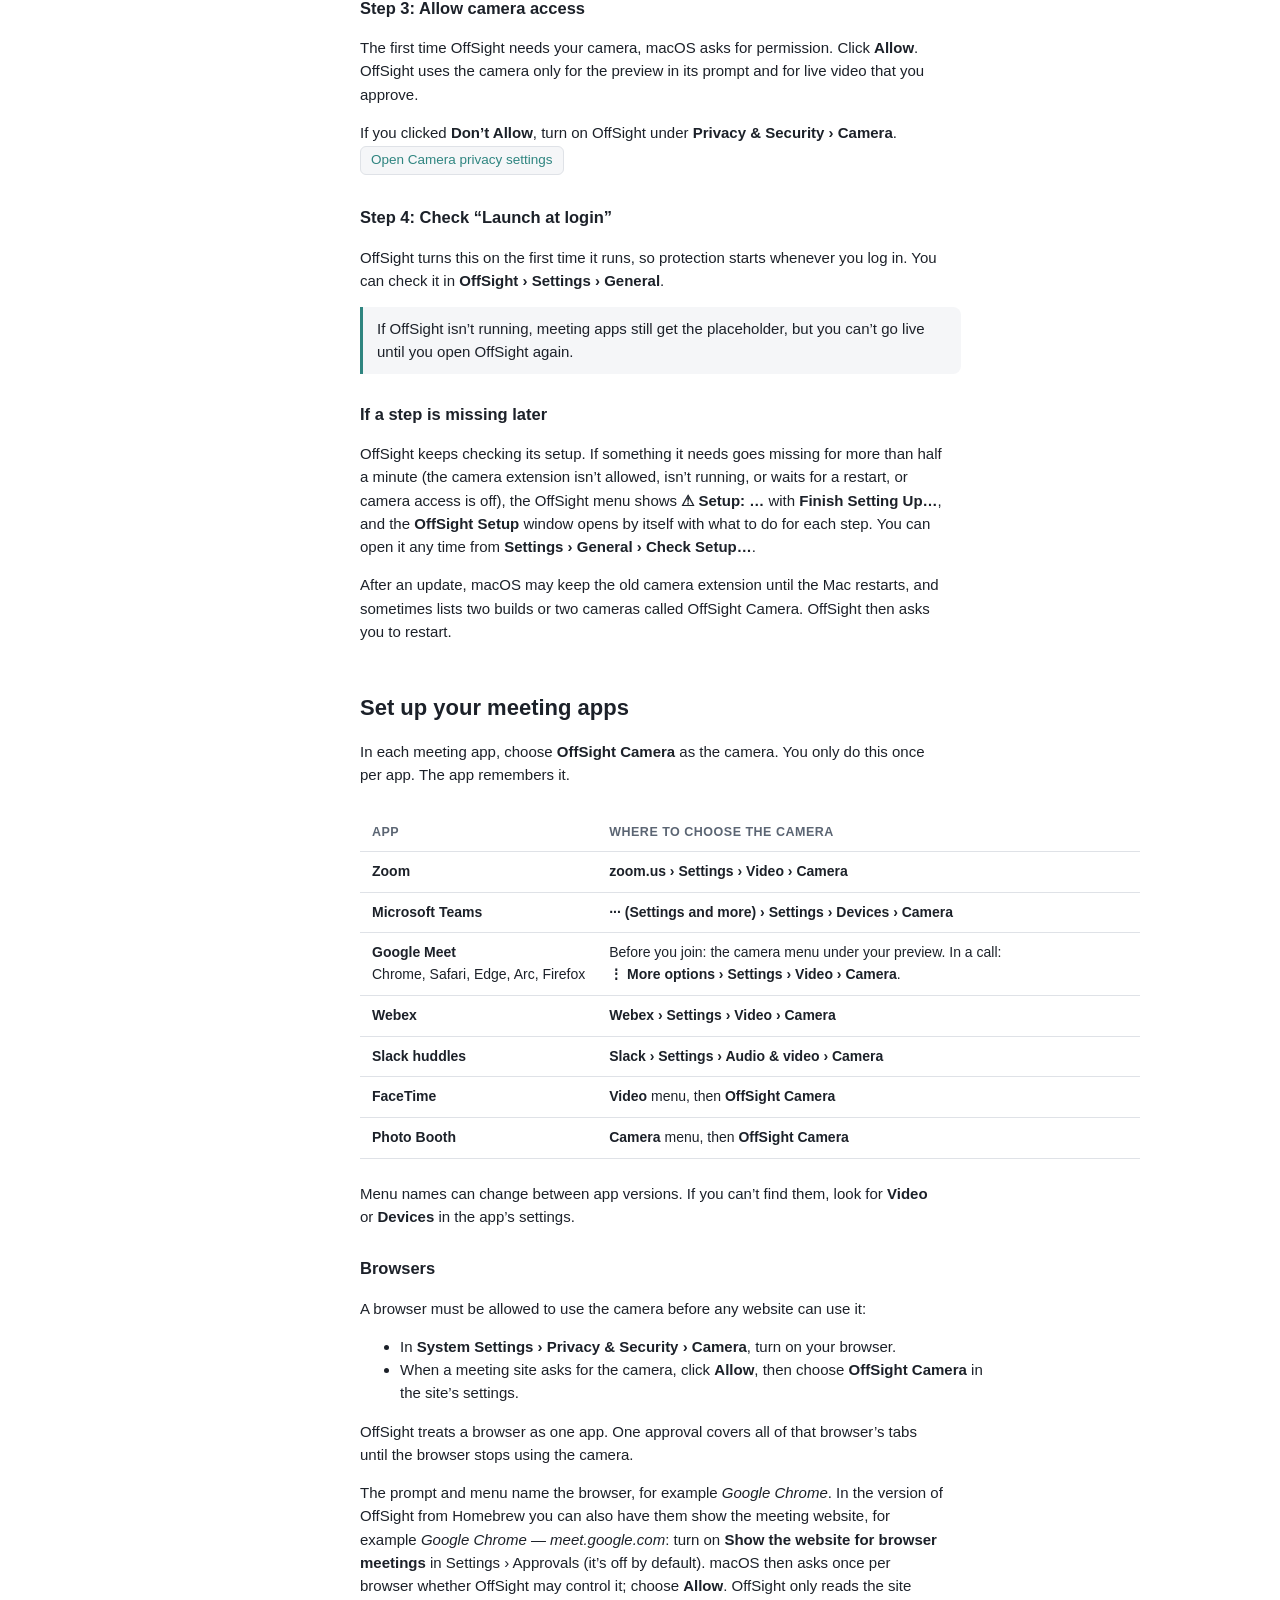
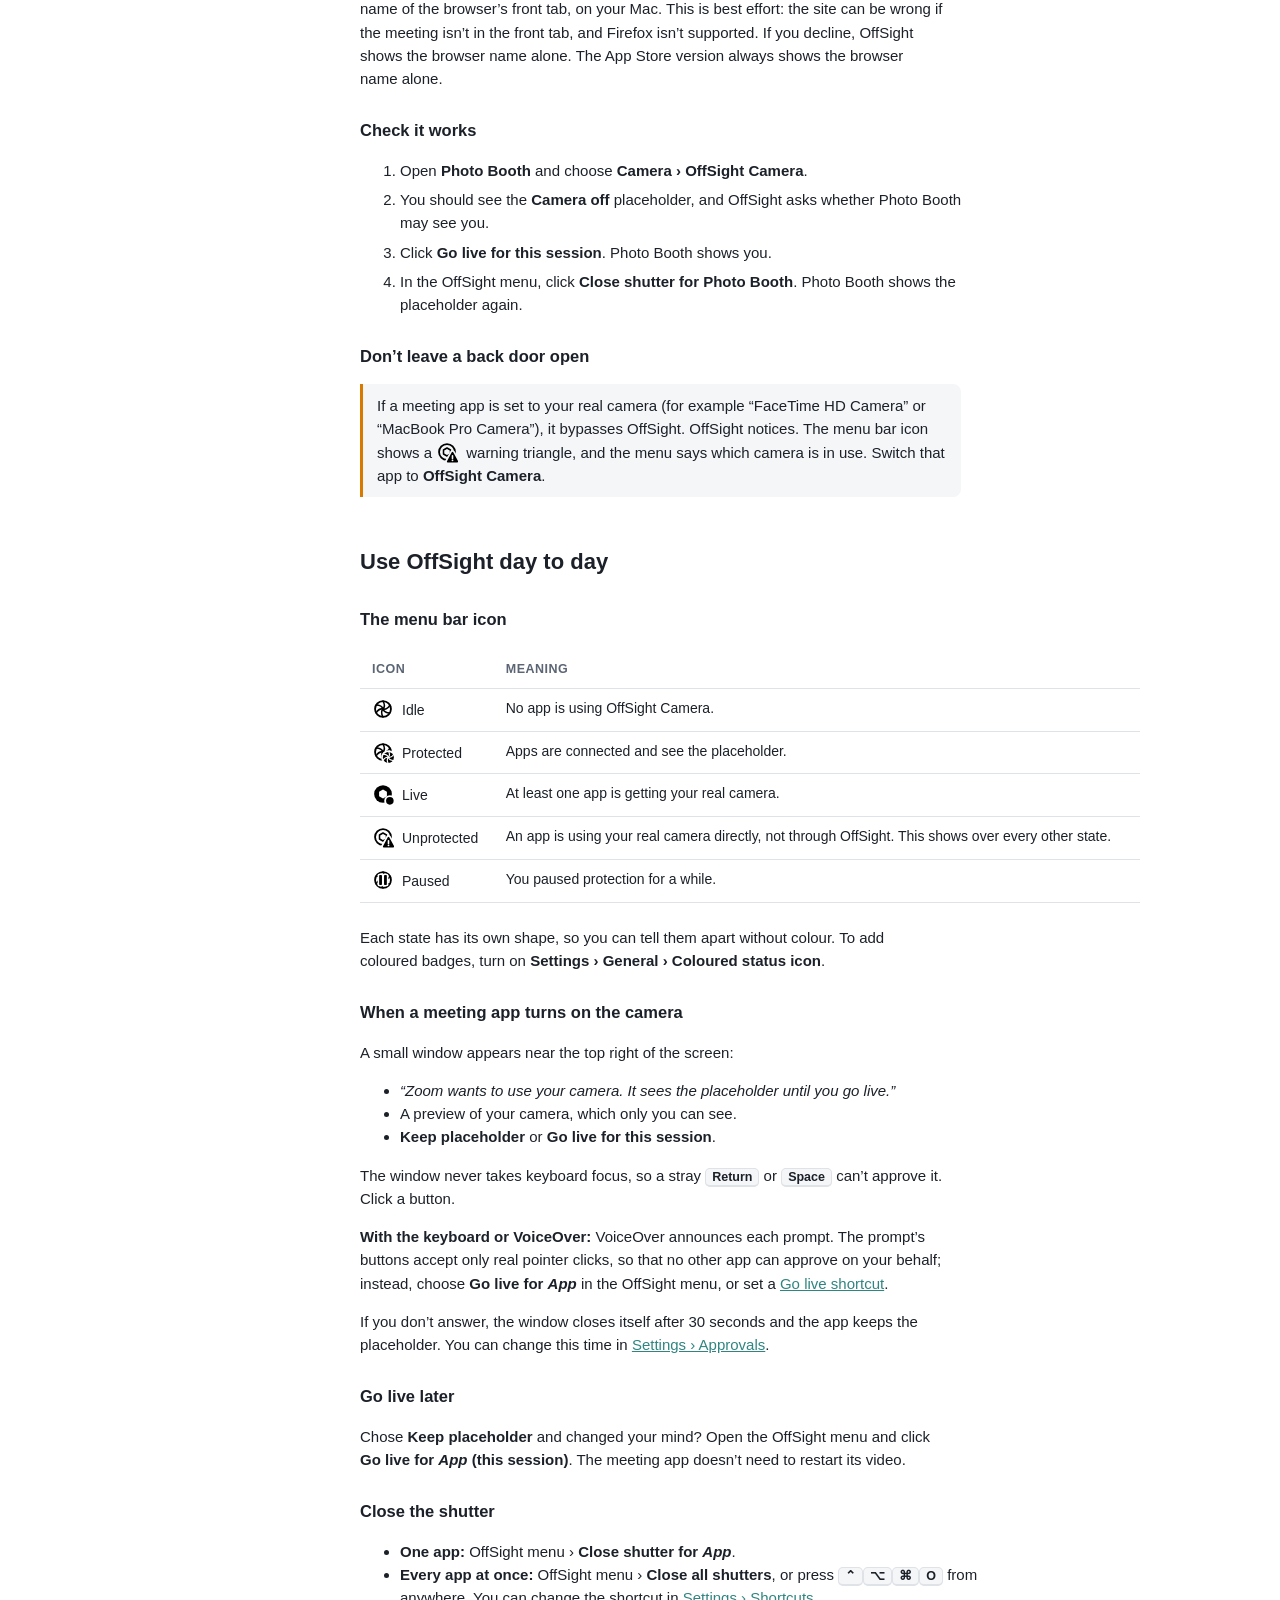
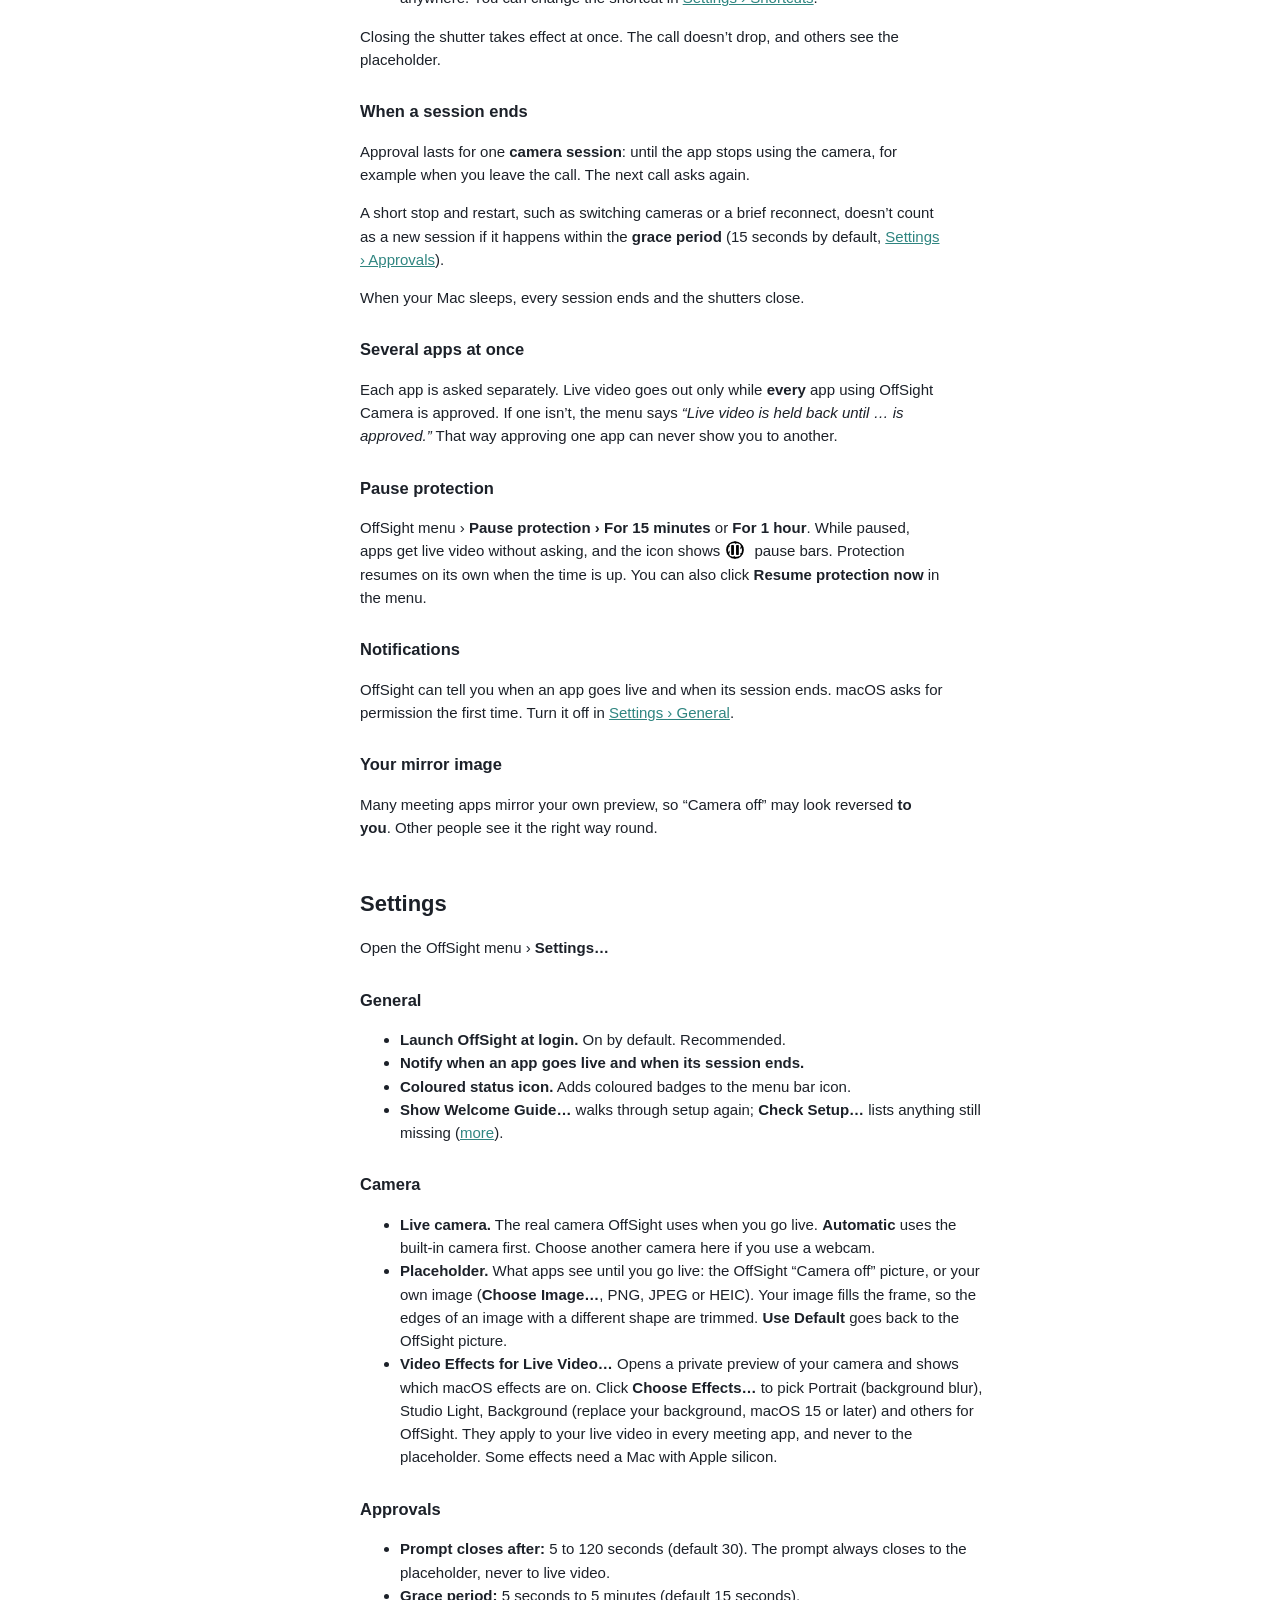
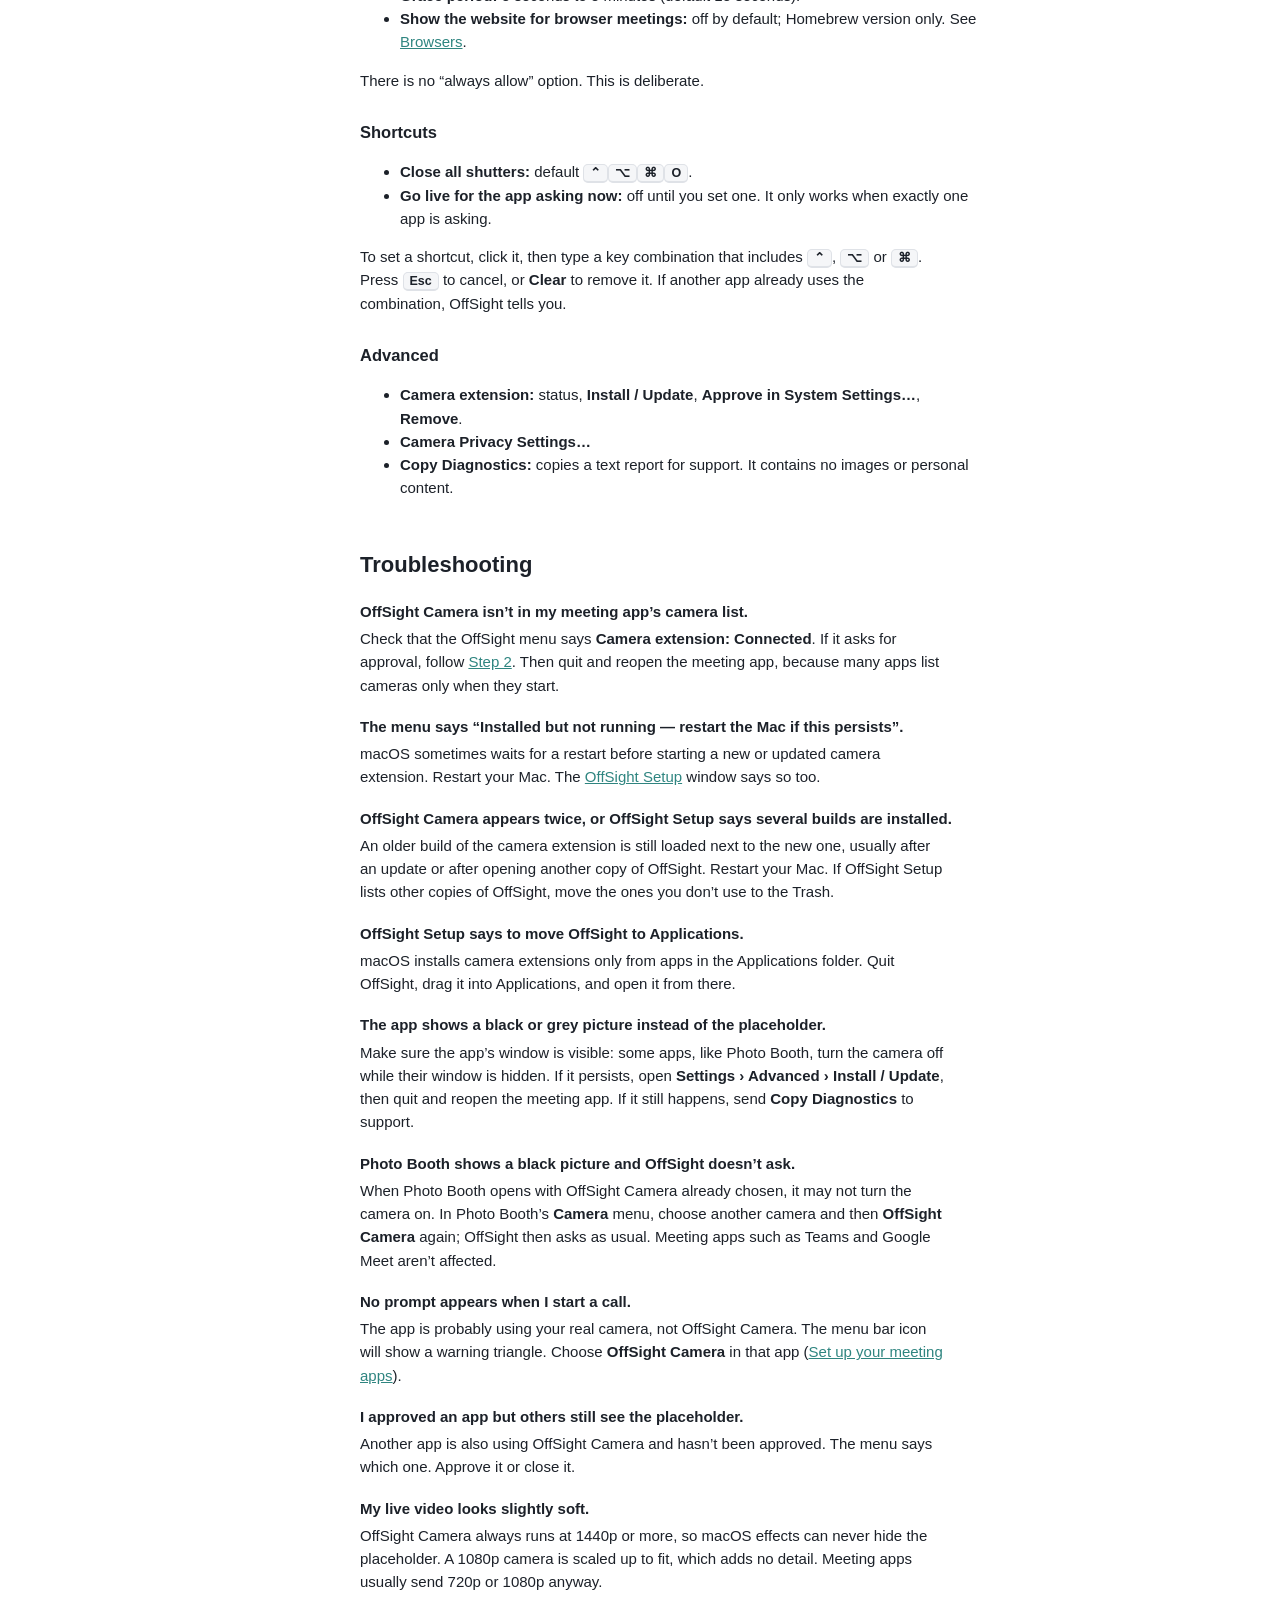
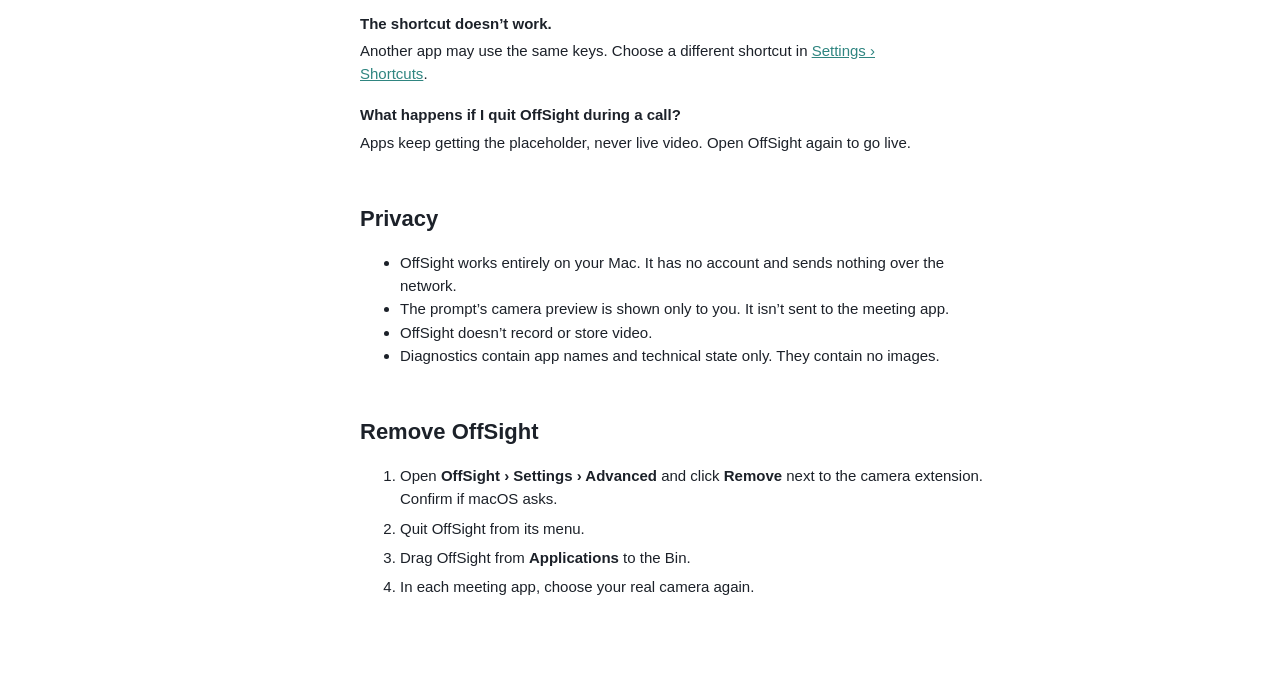
==== commit 346fb798: "Setup check: reopen the guide on missing steps, including restarts for several extension builds Afte" ====
--- a/App/Help/index.html
+++ b/App/Help/index.html
@@ -202,6 +202,10 @@
       <h3 id="setup-login">Step 4: Check “Launch at login”</h3>
       <p>OffSight turns this on the first time it runs, so protection starts whenever you log in. You can check it in <span class="menu">OffSight › Settings › General</span>.</p>
       <p class="callout">If OffSight isn’t running, meeting apps still get the placeholder, but you can’t go live until you open OffSight again.</p>
+
+      <h3 id="setup-check">If a step is missing later</h3>
+      <p>OffSight keeps checking its setup. If something it needs goes missing for more than half a minute (the camera extension isn’t allowed, isn’t running, or waits for a restart, or camera access is off), the OffSight menu shows <strong>⚠︎ Setup: …</strong> with <strong>Finish Setting Up…</strong>, and the <strong>OffSight Setup</strong> window opens by itself with what to do for each step. You can open it any time from <span class="menu">Settings › General › Check Setup…</span>.</p>
+      <p>After an update, macOS may keep the old camera extension until the Mac restarts, and sometimes lists two builds or two cameras called OffSight Camera. OffSight then asks you to restart.</p>
     </section>
 
     <!-- ───────────────────────────── 3 ───────────────────────────── -->
@@ -313,6 +317,7 @@
         <li><strong>Launch OffSight at login.</strong> On by default. Recommended.</li>
         <li><strong>Notify when an app goes live and when its session ends.</strong></li>
         <li><strong>Coloured status icon.</strong> Adds coloured badges to the menu bar icon.</li>
+        <li><strong>Show Welcome Guide…</strong> walks through setup again; <strong>Check Setup…</strong> lists anything still missing (<a href="#setup-check">more</a>).</li>
       </ul>
 
       <h3 id="settings-camera">Camera</h3>
@@ -353,7 +358,13 @@
         <dd>Check that the OffSight menu says <strong>Camera extension: Connected</strong>. If it asks for approval, follow <a href="#setup-extension">Step 2</a>. Then quit and reopen the meeting app, because many apps list cameras only when they start.</dd>
 
         <dt>The menu says “Installed but not running — restart the Mac if this persists”.</dt>
-        <dd>macOS sometimes waits for a restart before starting a new or updated camera extension. Restart your Mac.</dd>
+        <dd>macOS sometimes waits for a restart before starting a new or updated camera extension. Restart your Mac. The <a href="#setup-check">OffSight Setup</a> window says so too.</dd>
+
+        <dt>OffSight Camera appears twice, or OffSight Setup says several builds are installed.</dt>
+        <dd>An older build of the camera extension is still loaded next to the new one, usually after an update or after opening another copy of OffSight. Restart your Mac. If OffSight Setup lists other copies of OffSight, move the ones you don’t use to the Trash.</dd>
+
+        <dt>OffSight Setup says to move OffSight to Applications.</dt>
+        <dd>macOS installs camera extensions only from apps in the Applications folder. Quit OffSight, drag it into Applications, and open it from there.</dd>
 
         <dt>The app shows a black or grey picture instead of the placeholder.</dt>
         <dd>Make sure the app’s window is visible: some apps, like Photo Booth, turn the camera off while their window is hidden. If it persists, open <span class="menu">Settings › Advanced › Install / Update</span>, then quit and reopen the meeting app. If it still happens, send <strong>Copy Diagnostics</strong> to support.</dd>
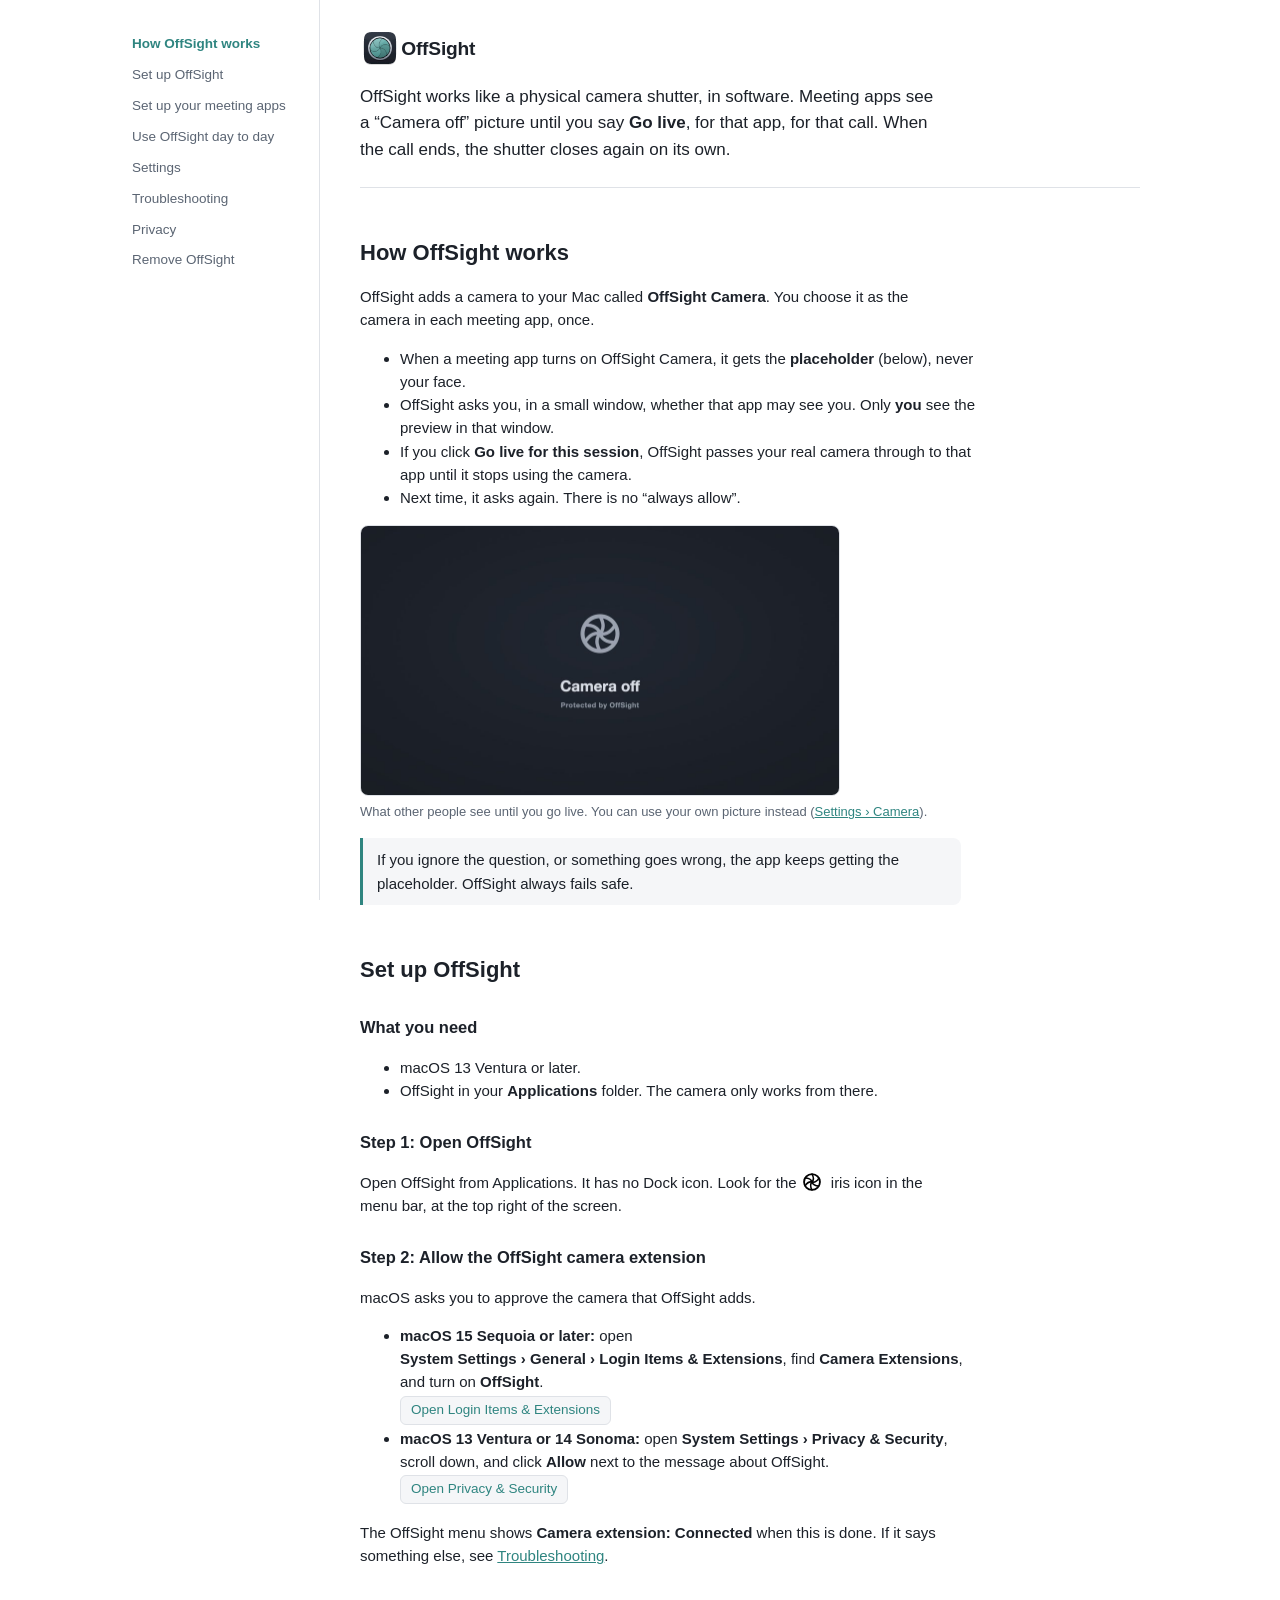
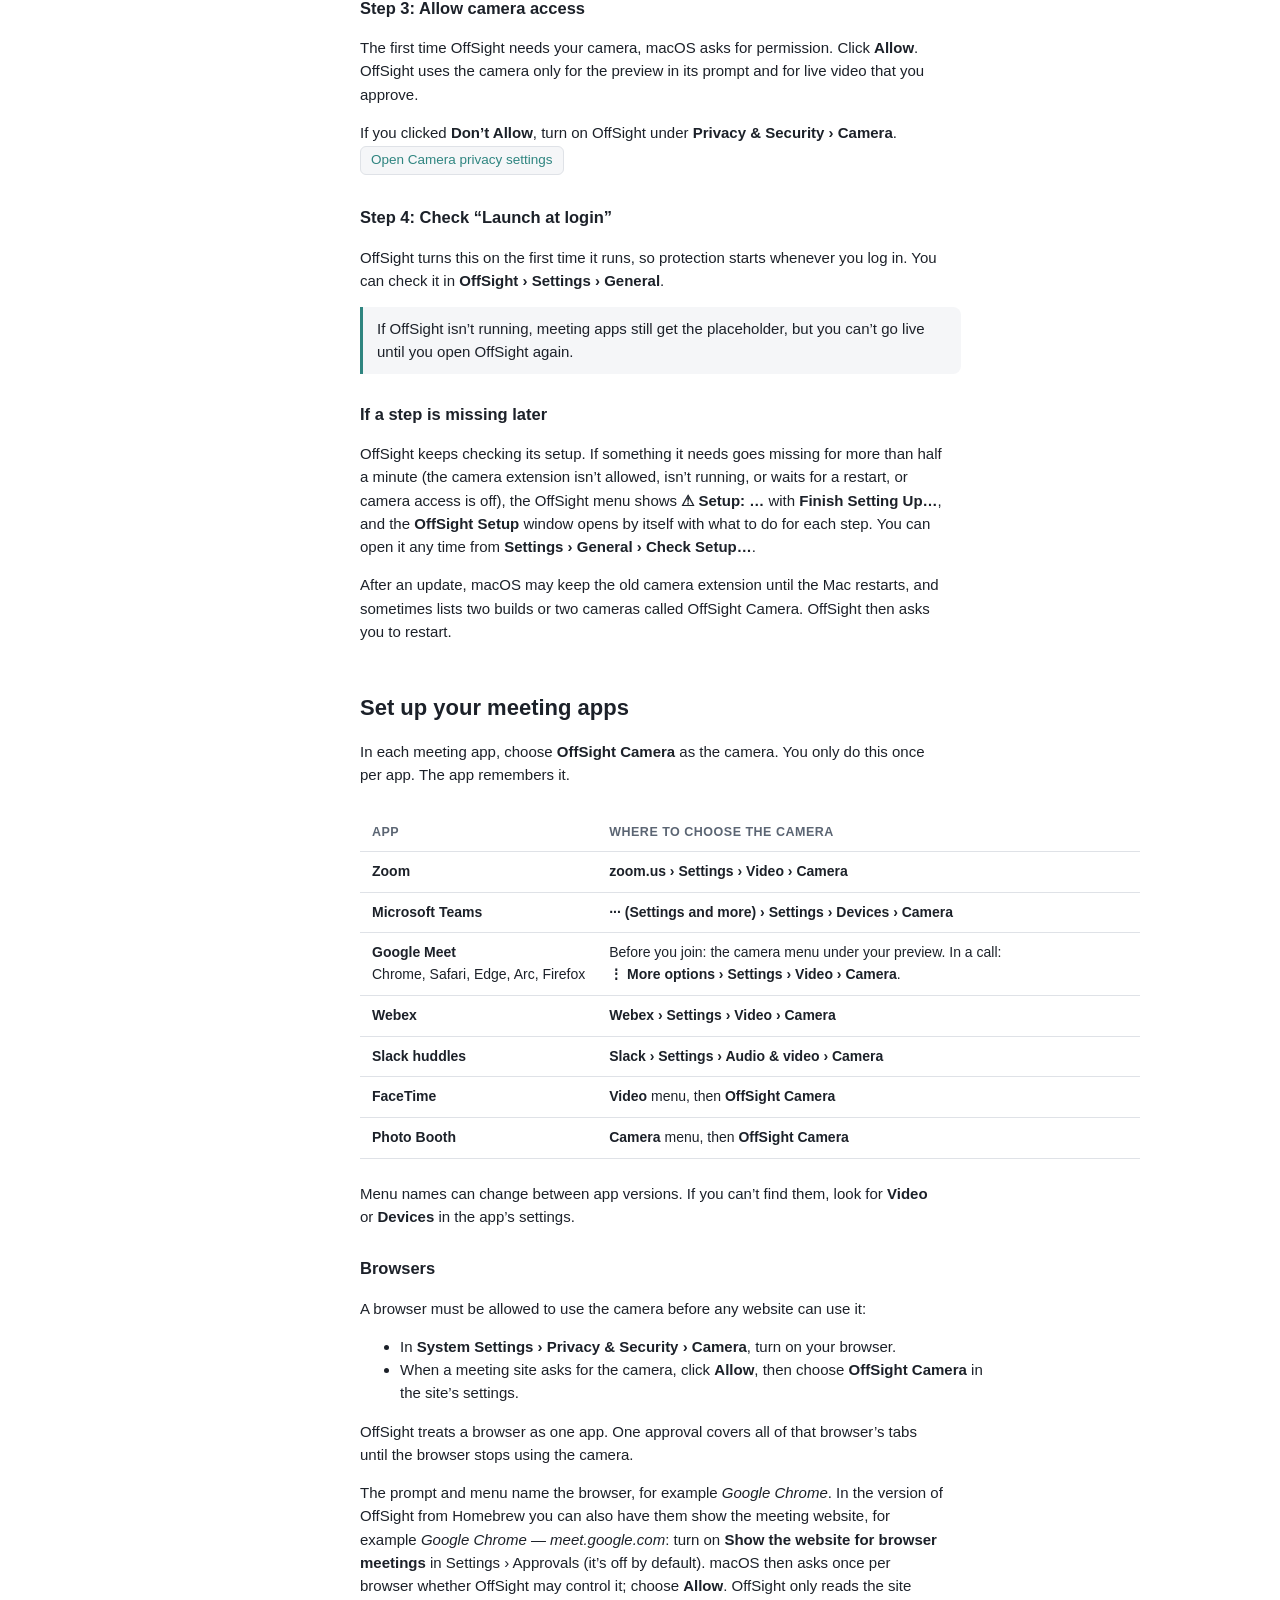
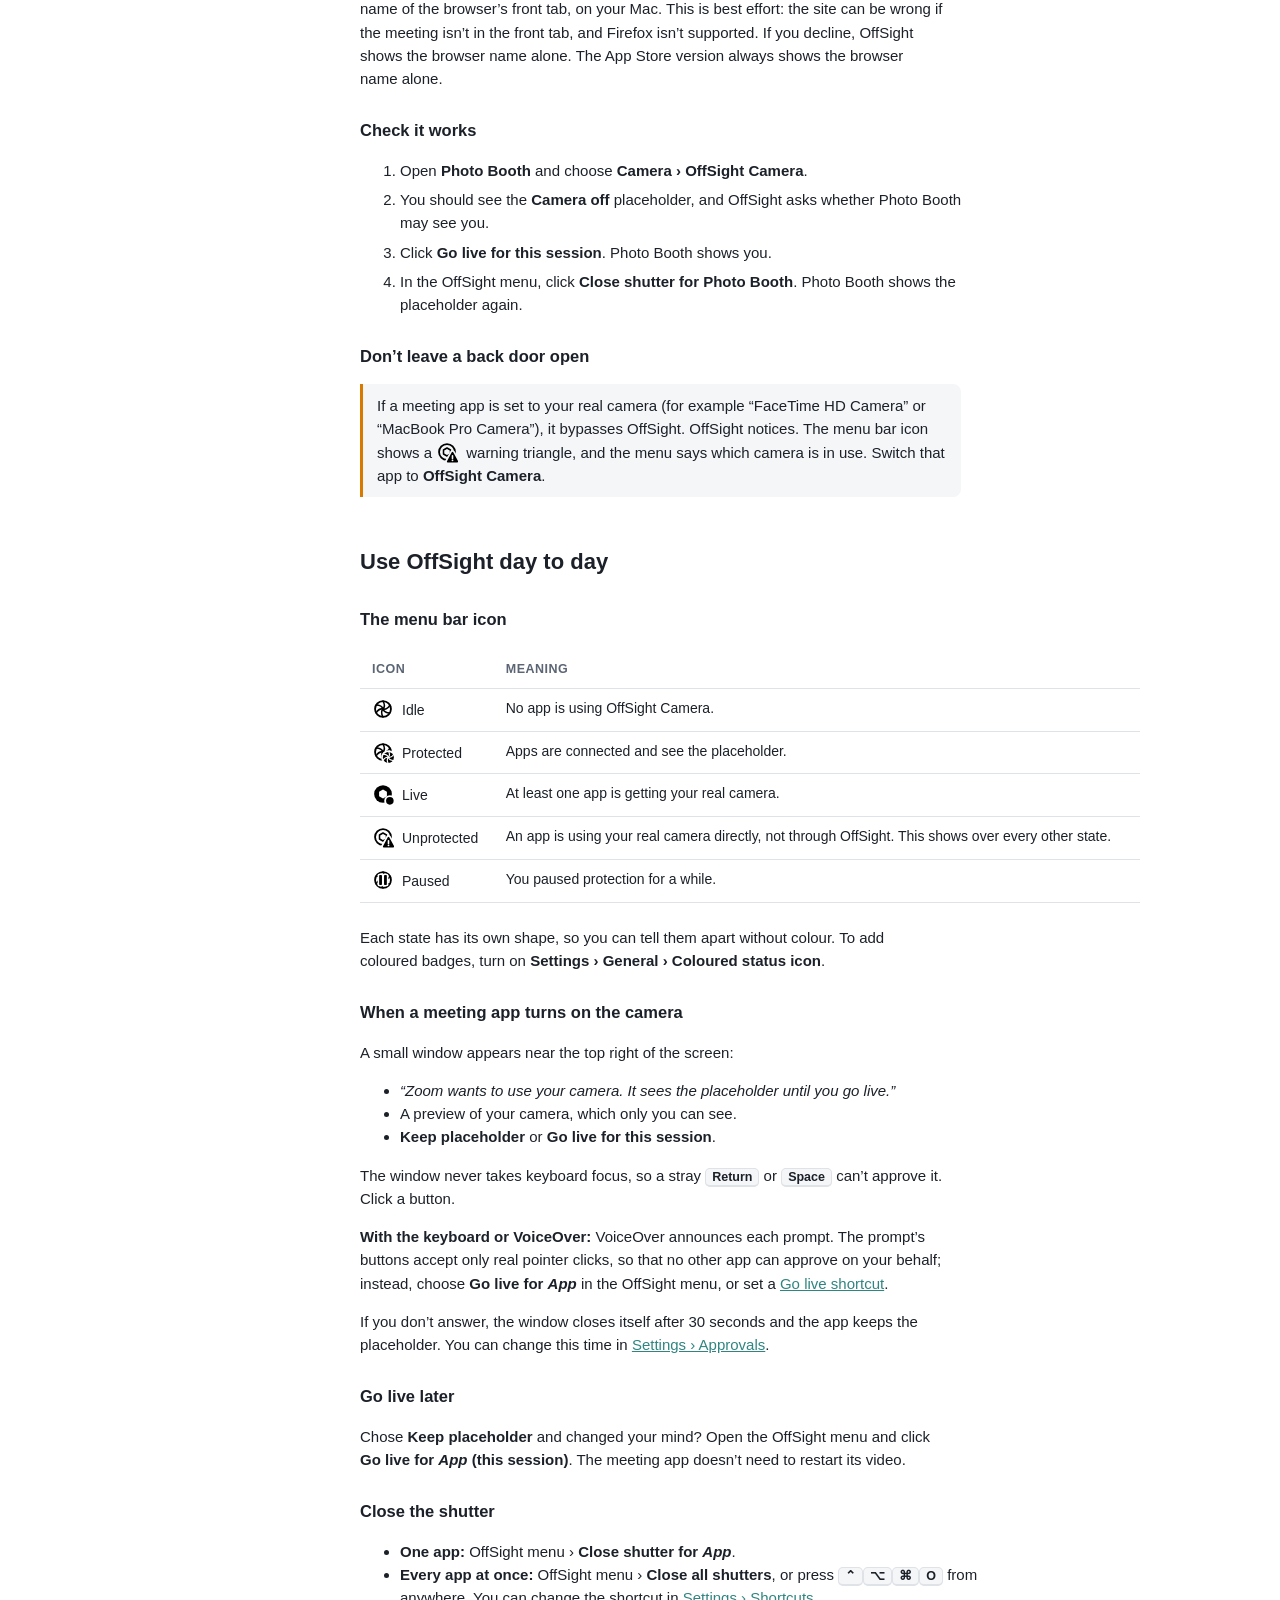
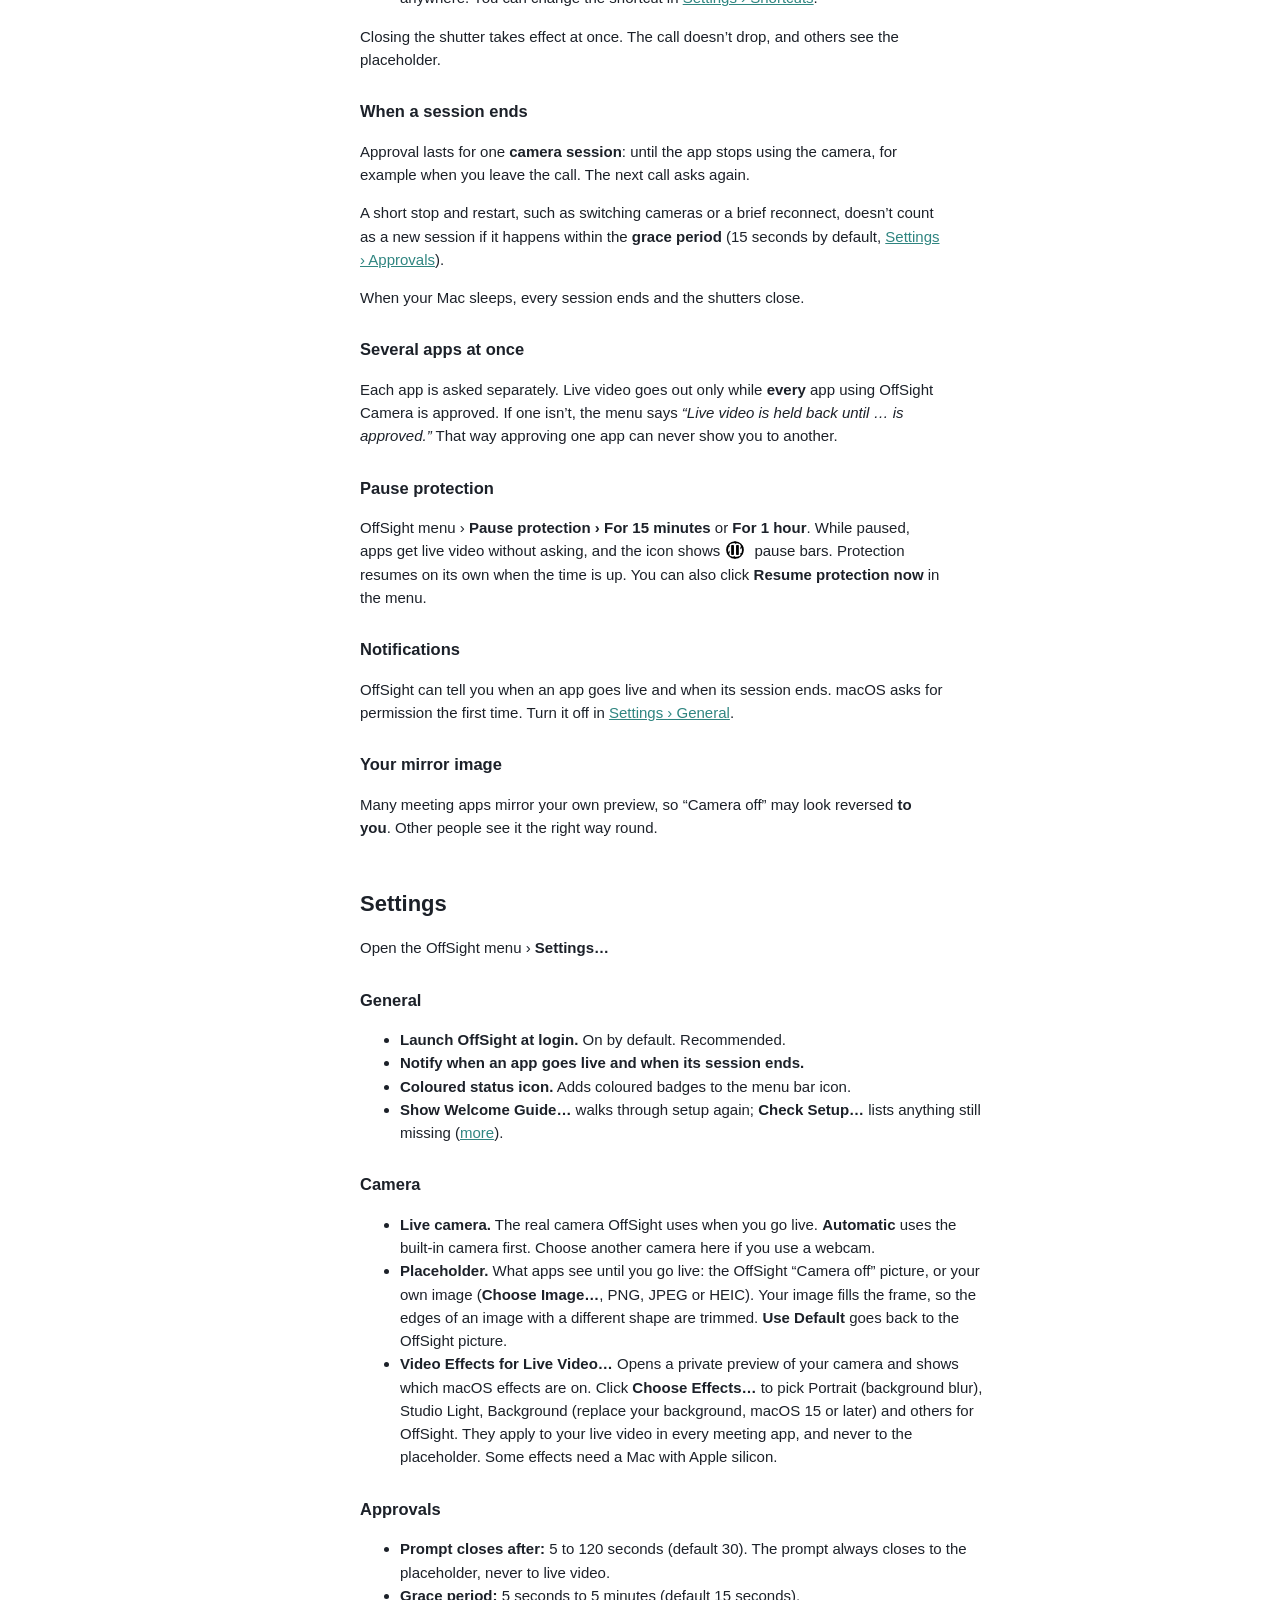
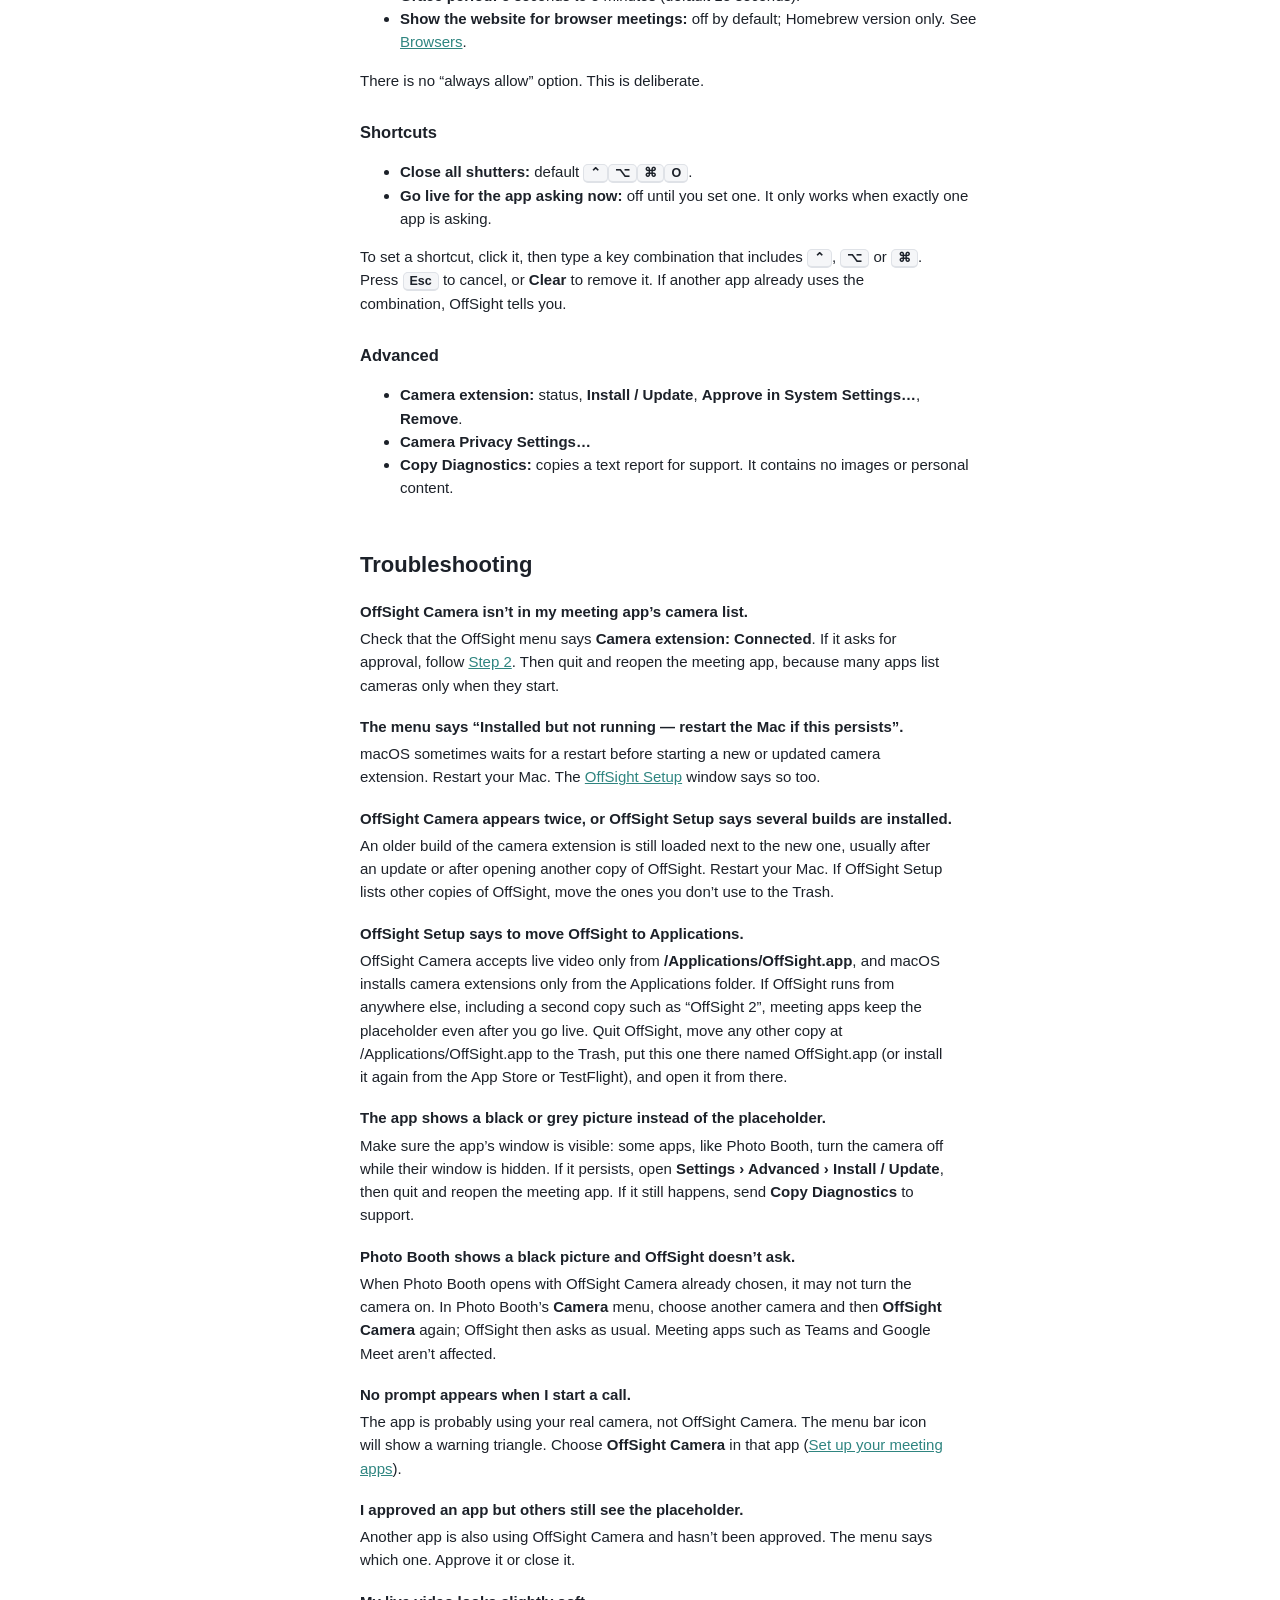
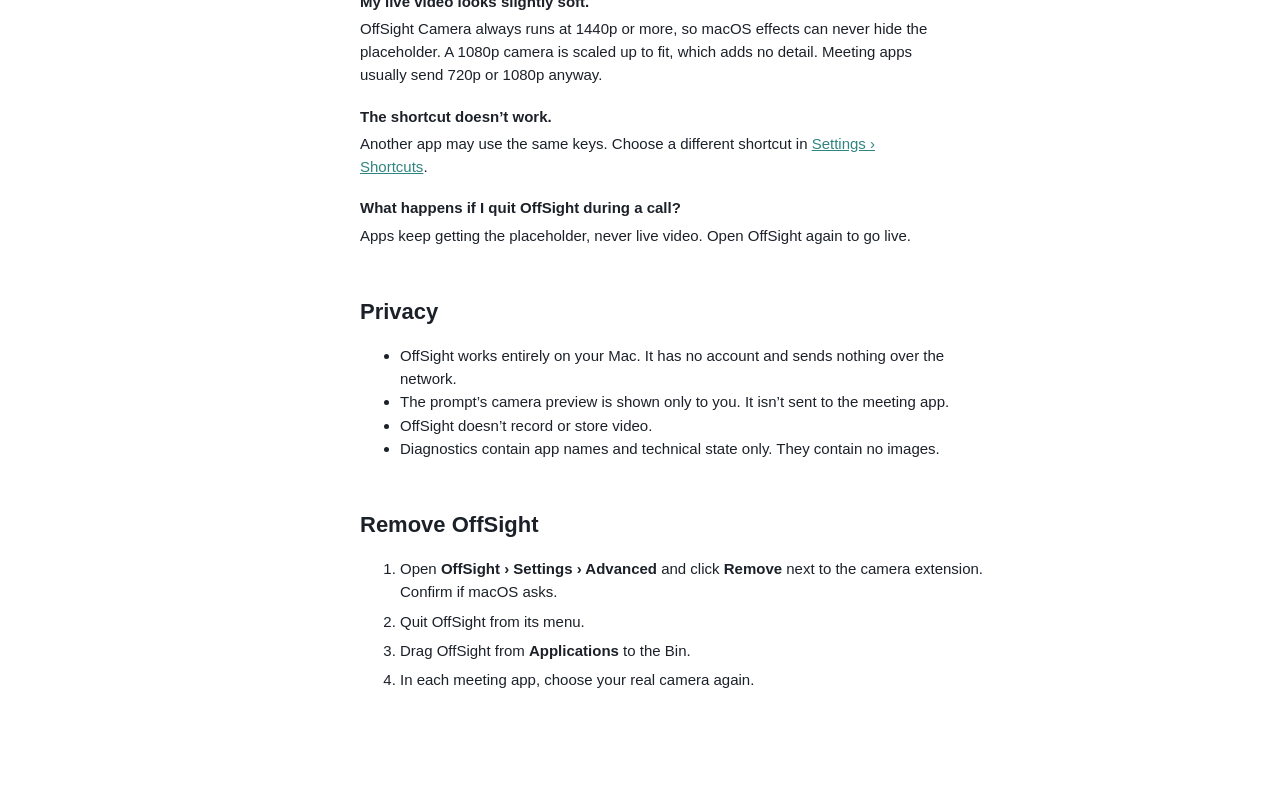
==== commit a4bb5473: "Setup check: flag OffSight running from anywhere but /Applications/OffSight.app (B5) OffSight Camera" ====
--- a/App/Help/index.html
+++ b/App/Help/index.html
@@ -364,7 +364,7 @@
         <dd>An older build of the camera extension is still loaded next to the new one, usually after an update or after opening another copy of OffSight. Restart your Mac. If OffSight Setup lists other copies of OffSight, move the ones you don’t use to the Trash.</dd>
 
         <dt>OffSight Setup says to move OffSight to Applications.</dt>
-        <dd>macOS installs camera extensions only from apps in the Applications folder. Quit OffSight, drag it into Applications, and open it from there.</dd>
+        <dd>OffSight Camera accepts live video only from <strong>/Applications/OffSight.app</strong>, and macOS installs camera extensions only from the Applications folder. If OffSight runs from anywhere else, including a second copy such as “OffSight 2”, meeting apps keep the placeholder even after you go live. Quit OffSight, move any other copy at /Applications/OffSight.app to the Trash, put this one there named OffSight.app (or install it again from the App Store or TestFlight), and open it from there.</dd>
 
         <dt>The app shows a black or grey picture instead of the placeholder.</dt>
         <dd>Make sure the app’s window is visible: some apps, like Photo Booth, turn the camera off while their window is hidden. If it persists, open <span class="menu">Settings › Advanced › Install / Update</span>, then quit and reopen the meeting app. If it still happens, send <strong>Copy Diagnostics</strong> to support.</dd>
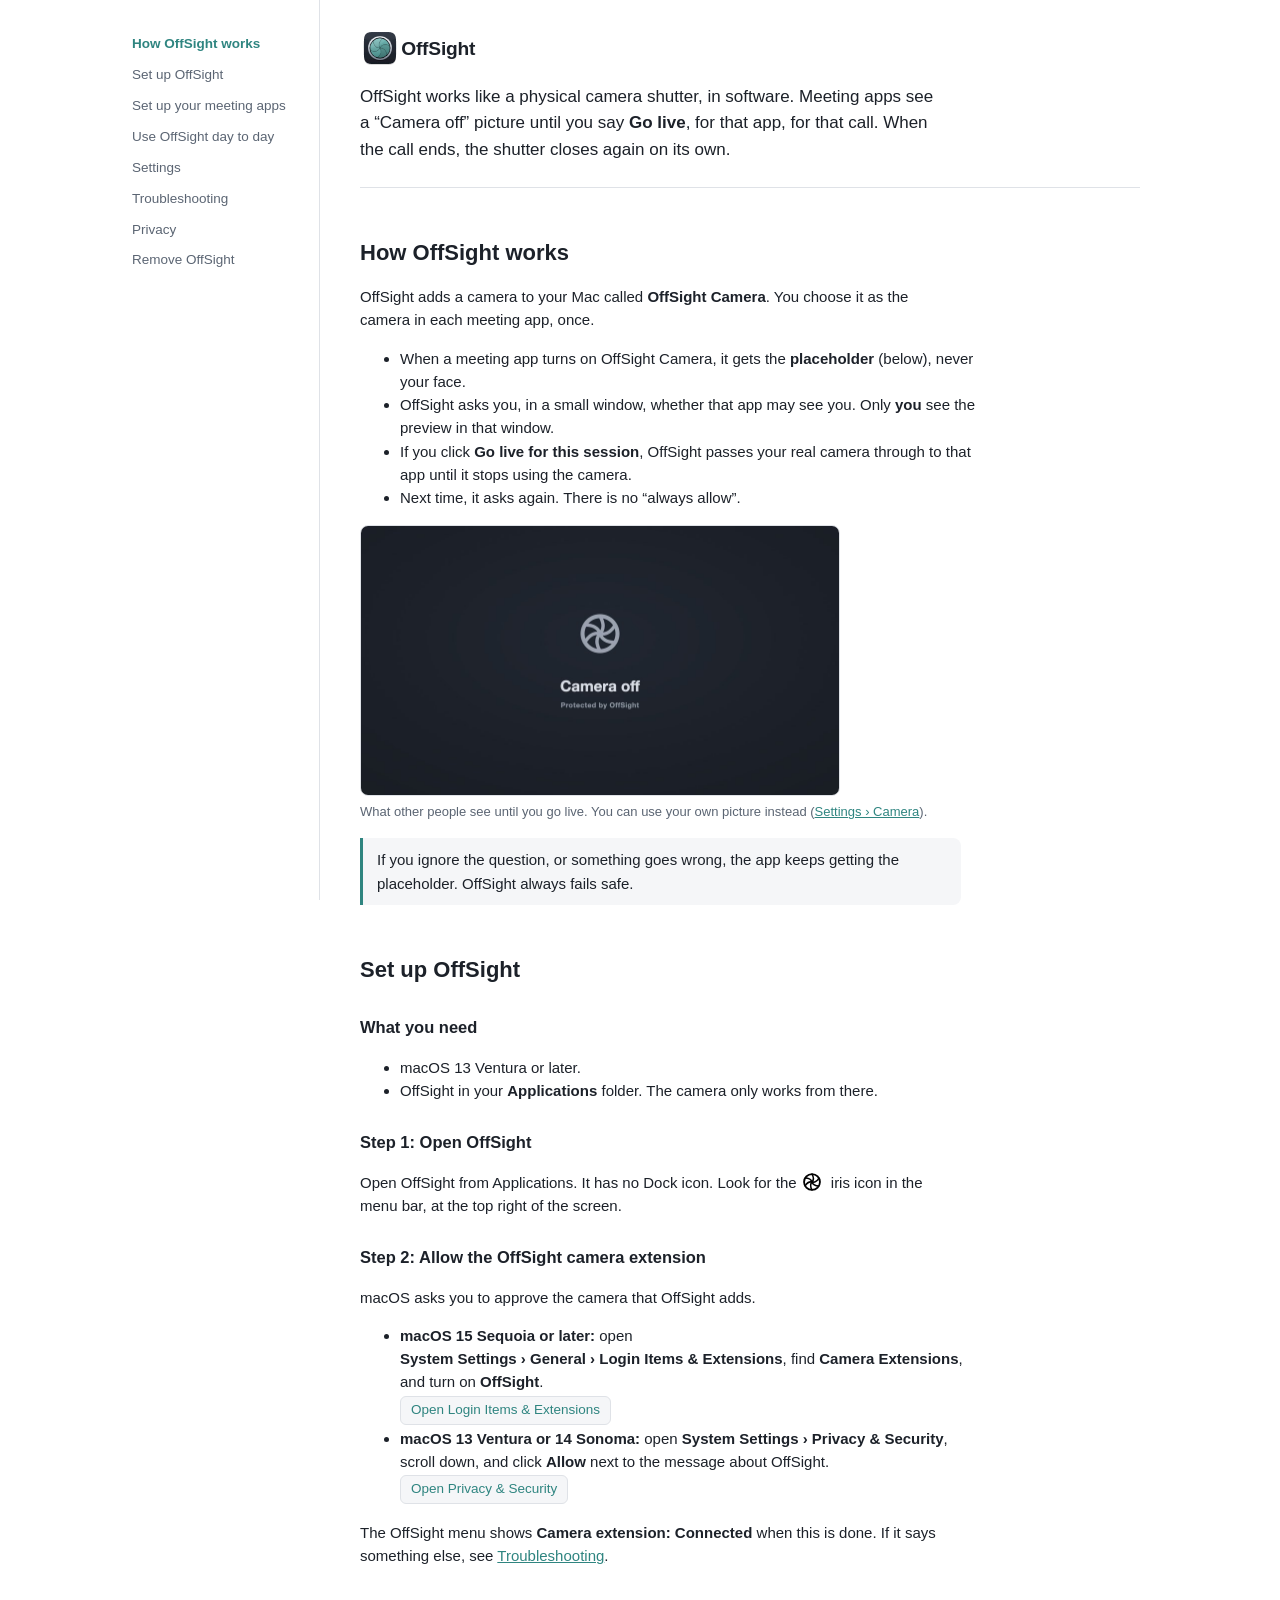
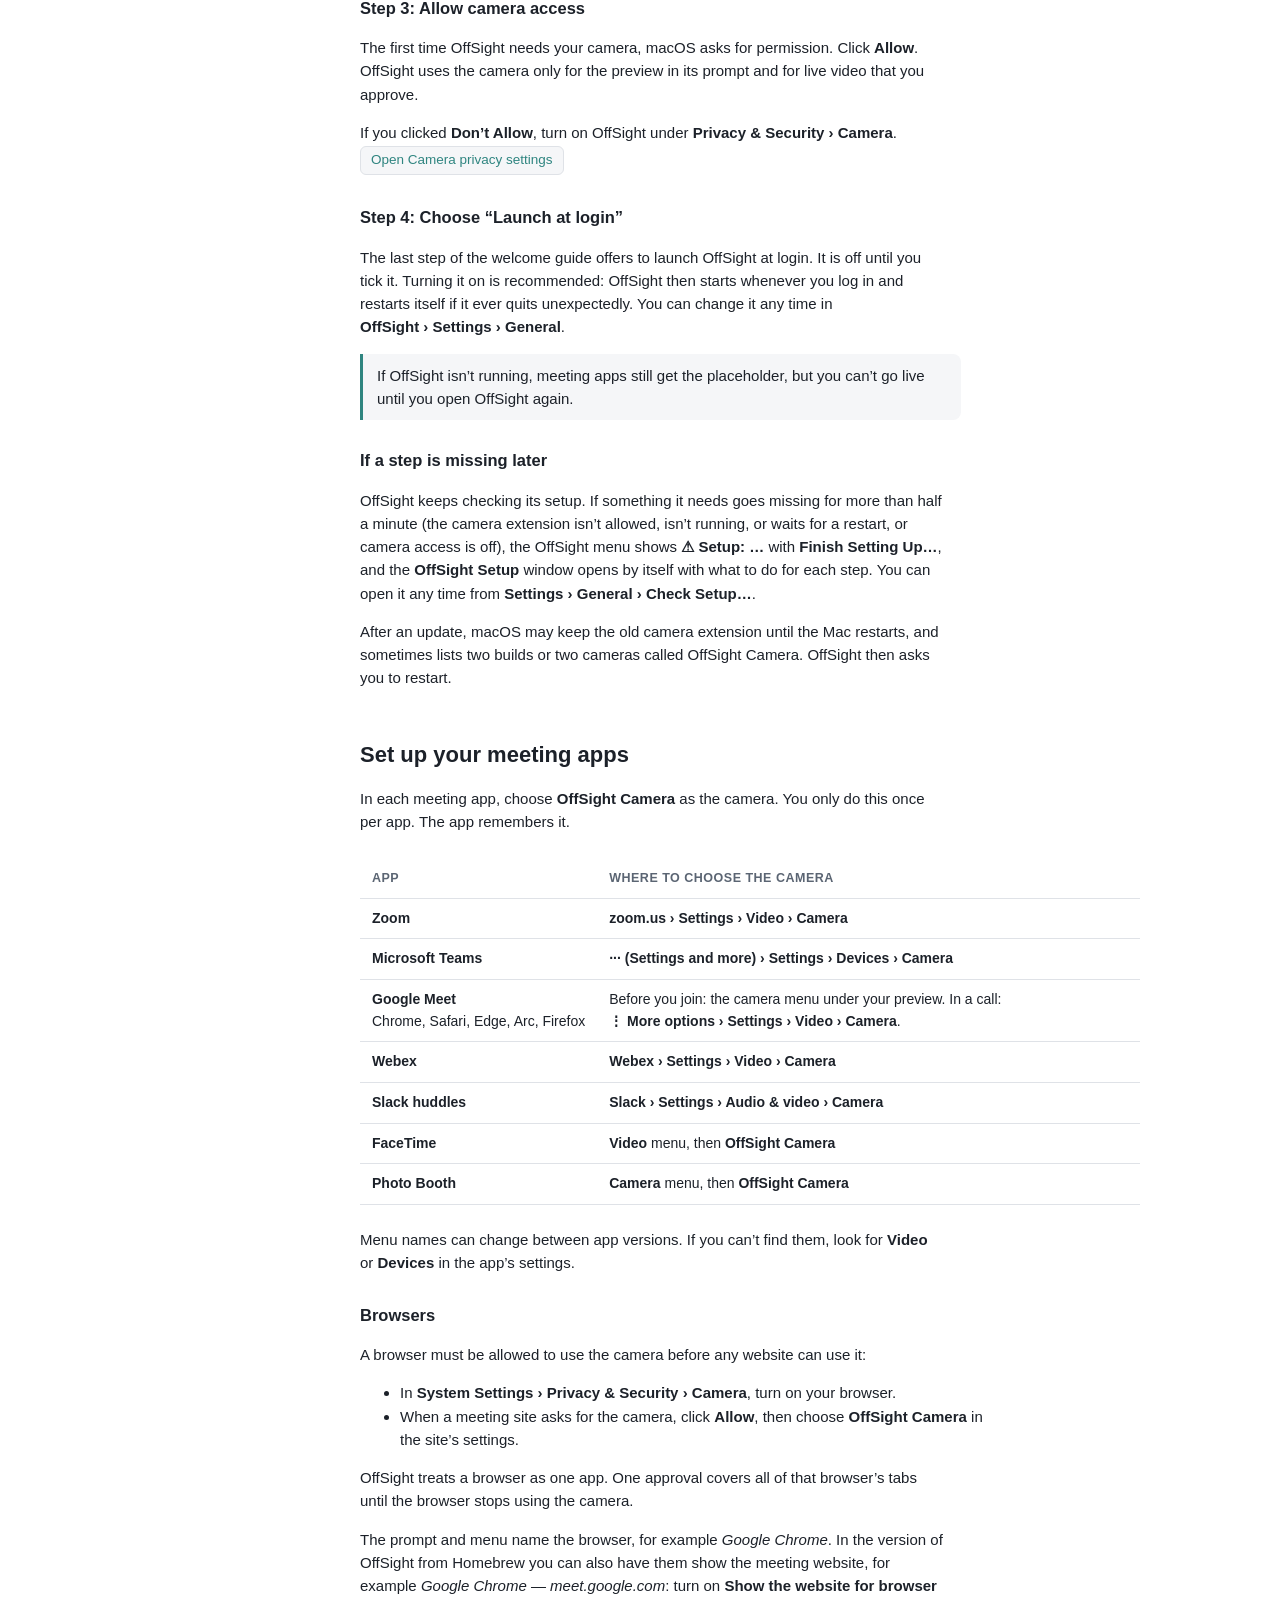
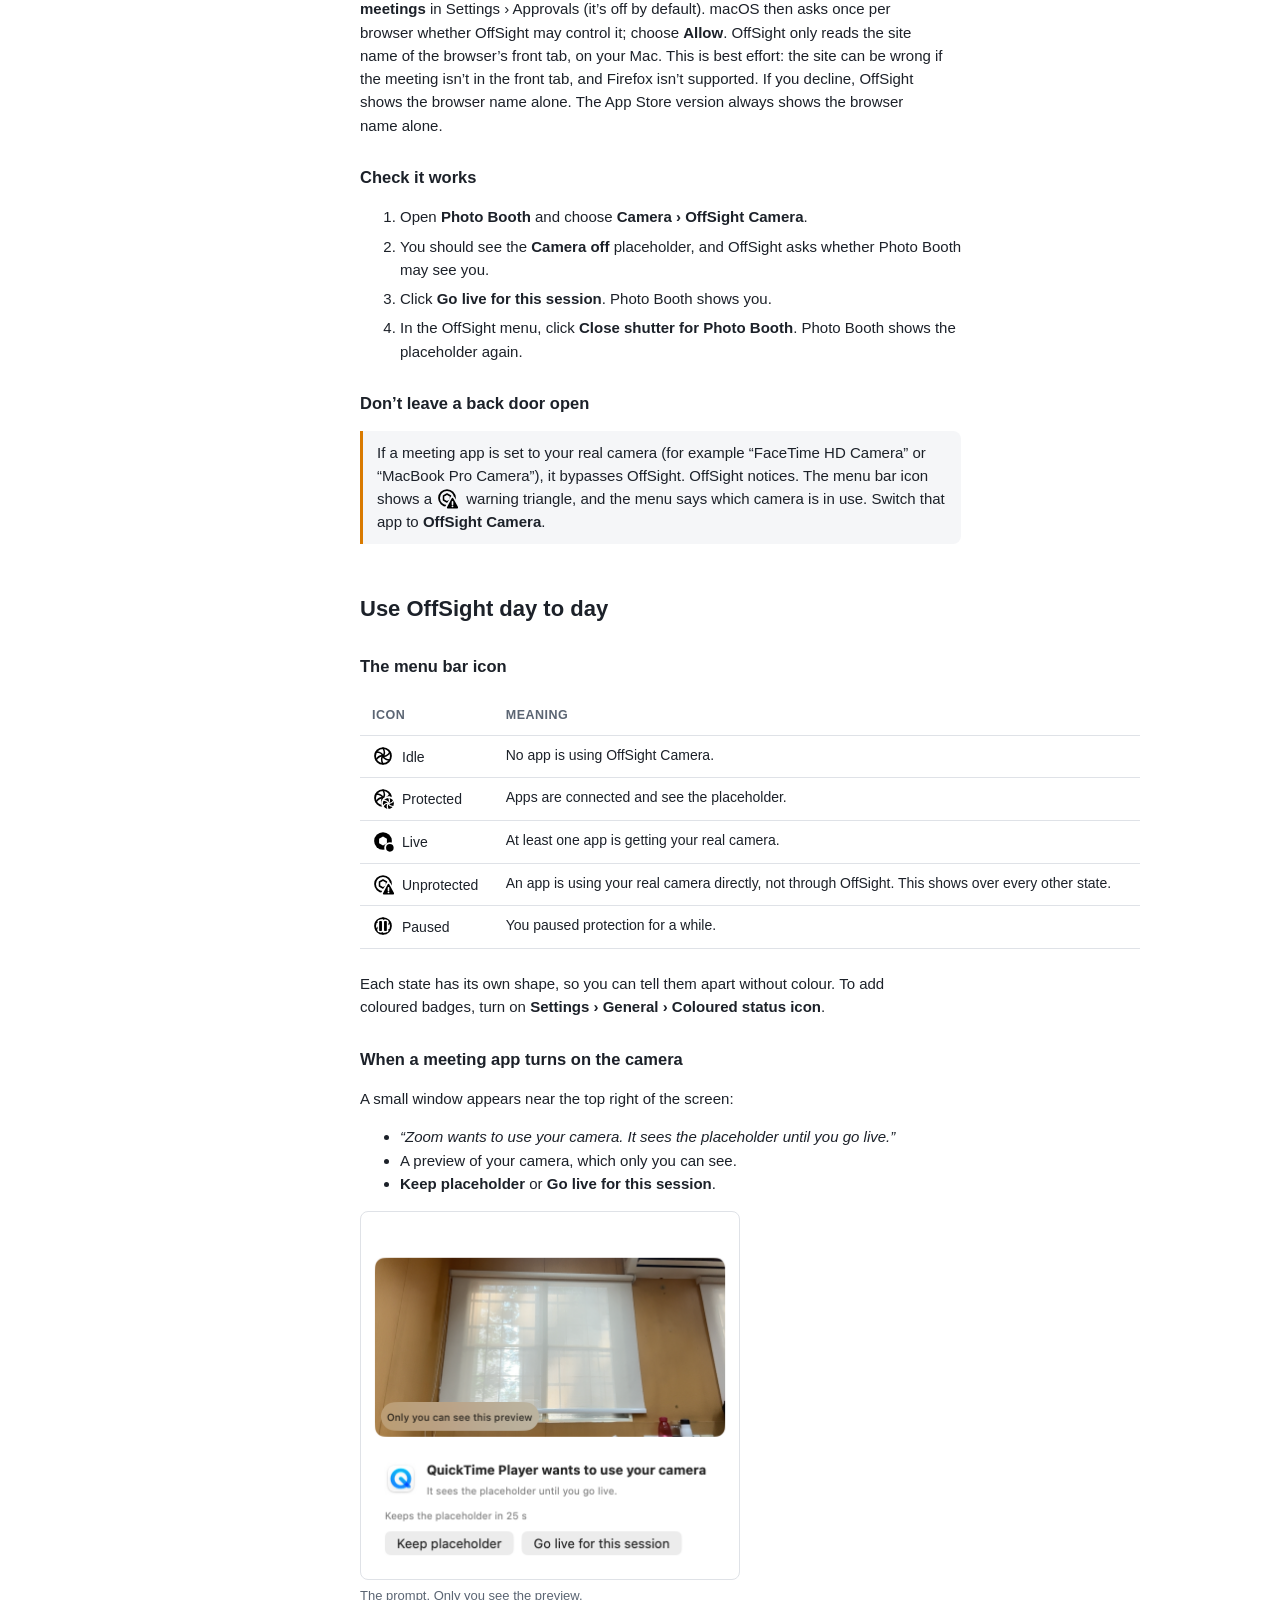
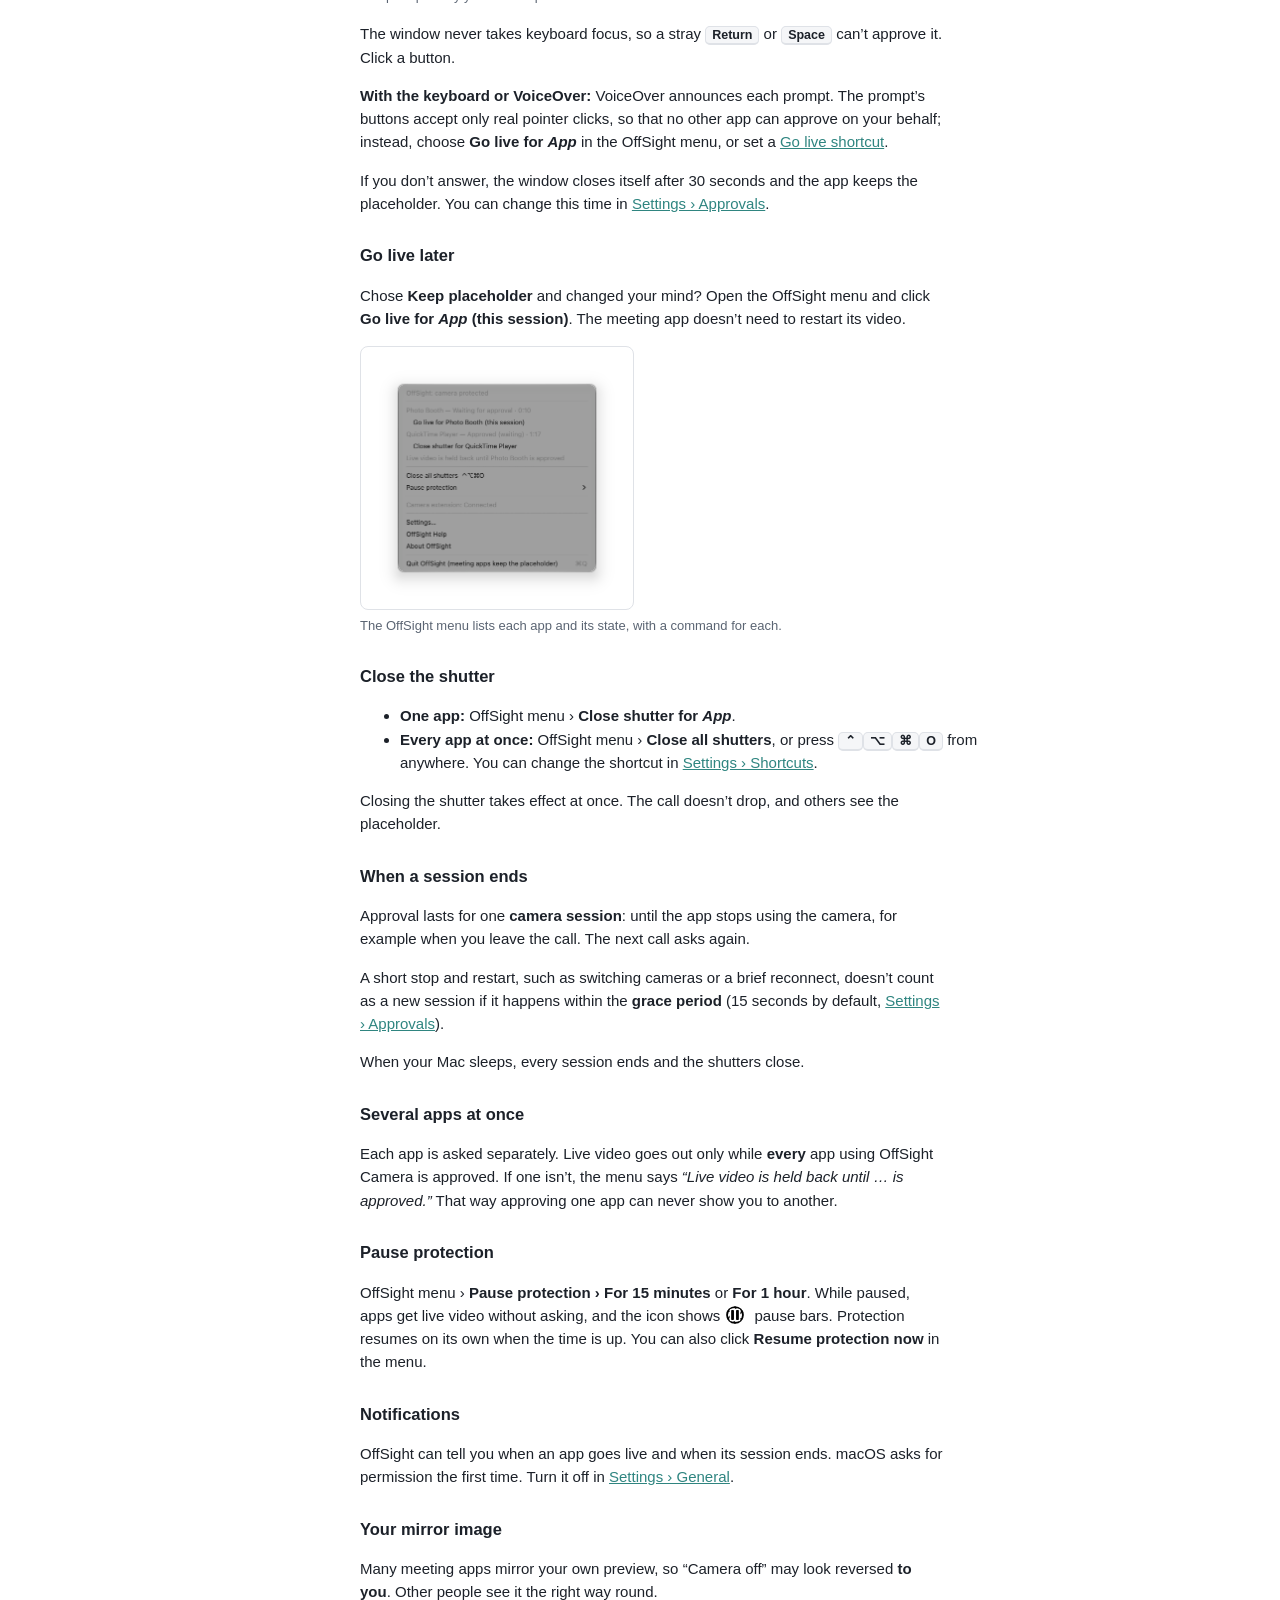
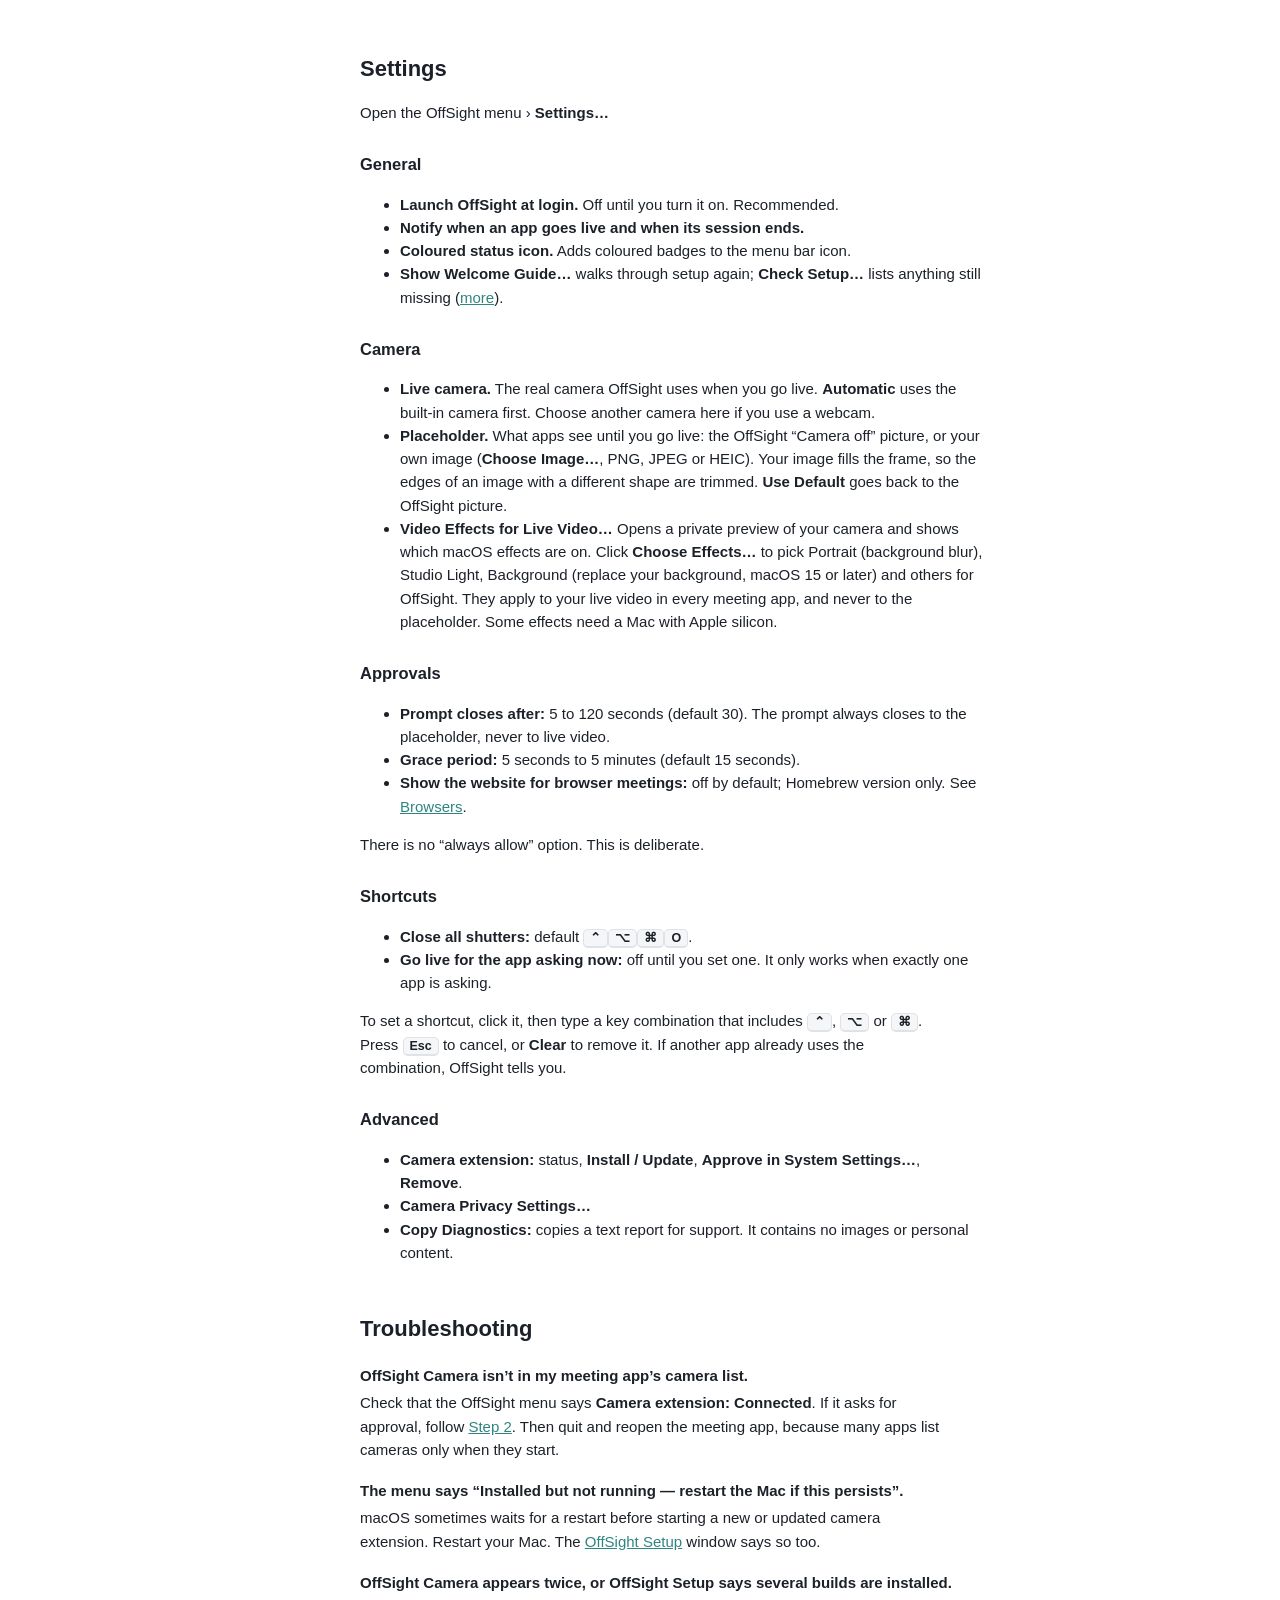
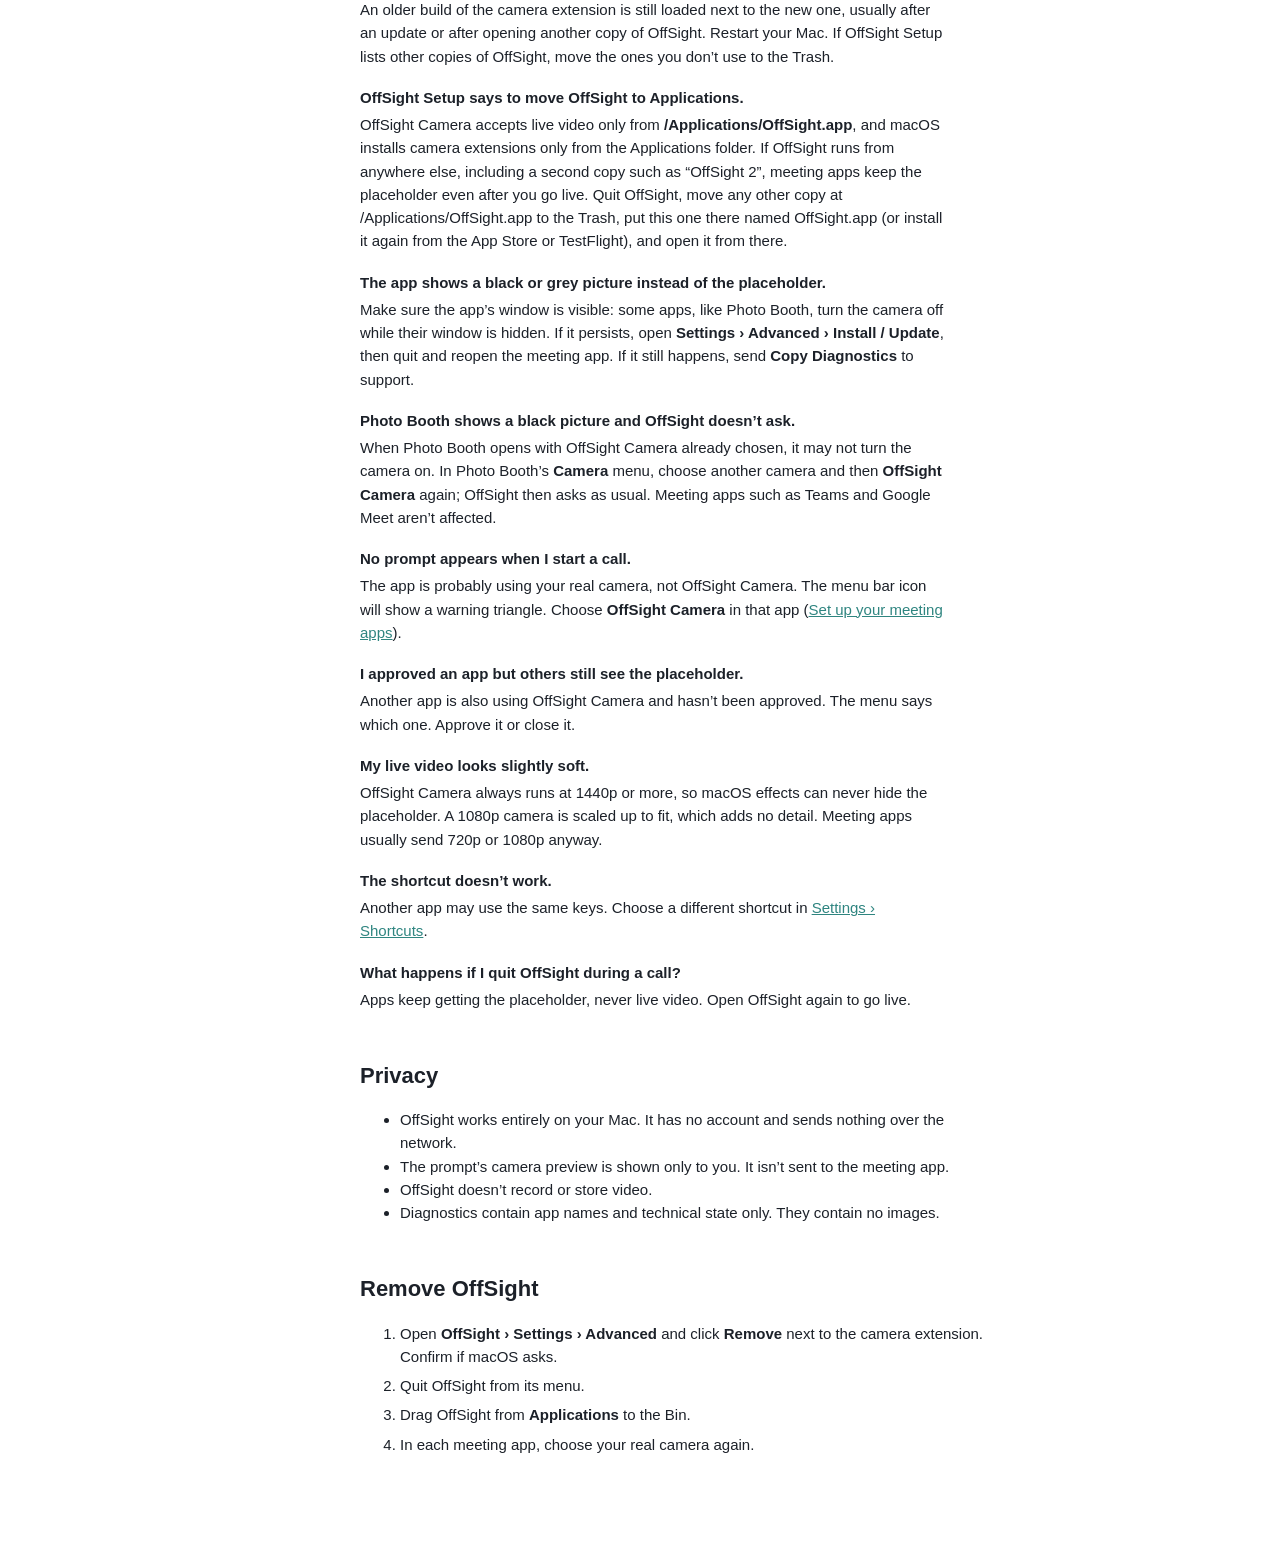
==== commit d83ecc12: "App Review fixes: prompt layout, Help screenshots, App Store screenshots - Approval prompt: countdow" ====
--- a/App/Help/index.html
+++ b/App/Help/index.html
@@ -199,8 +199,8 @@
       <p>If you clicked <strong>Don’t Allow</strong>, turn on OffSight under <span class="menu">Privacy &amp; Security › Camera</span>.<br>
         <a class="button-link" href="x-apple.systempreferences:com.apple.preference.security?Privacy_Camera">Open Camera privacy settings</a></p>
 
-      <h3 id="setup-login">Step 4: Check “Launch at login”</h3>
-      <p>OffSight turns this on the first time it runs, so protection starts whenever you log in. You can check it in <span class="menu">OffSight › Settings › General</span>.</p>
+      <h3 id="setup-login">Step 4: Choose “Launch at login”</h3>
+      <p>The last step of the welcome guide offers to launch OffSight at login. It is off until you tick it. Turning it on is recommended: OffSight then starts whenever you log in and restarts itself if it ever quits unexpectedly. You can change it any time in <span class="menu">OffSight › Settings › General</span>.</p>
       <p class="callout">If OffSight isn’t running, meeting apps still get the placeholder, but you can’t go live until you open OffSight again.</p>
 
       <h3 id="setup-check">If a step is missing later</h3>
@@ -275,12 +275,20 @@
         <li>A preview of your camera, which only you can see.</li>
         <li><strong>Keep placeholder</strong> or <strong>Go live for this session</strong>.</li>
       </ul>
+      <figure>
+        <img src="images/prompt.png" alt="The OffSight prompt: a private camera preview, the app name, and the buttons Keep placeholder and Go live for this session" width="380">
+        <figcaption>The prompt. Only you see the preview.</figcaption>
+      </figure>
       <p>The window never takes keyboard focus, so a stray <kbd>Return</kbd> or <kbd>Space</kbd> can’t approve it. Click a button.</p>
       <p><strong>With the keyboard or VoiceOver:</strong> VoiceOver announces each prompt. The prompt’s buttons accept only real pointer clicks, so that no other app can approve on your behalf; instead, choose <strong>Go live for <em>App</em></strong> in the OffSight menu, or set a <a href="#settings-shortcuts">Go live shortcut</a>.</p>
       <p>If you don’t answer, the window closes itself after 30 seconds and the app keeps the placeholder. You can change this time in <a href="#settings-approvals">Settings › Approvals</a>.</p>
 
       <h3 id="daily-later">Go live later</h3>
       <p>Chose <strong>Keep placeholder</strong> and changed your mind? Open the OffSight menu and click <strong>Go live for <em>App</em> (this session)</strong>. The meeting app doesn’t need to restart its video.</p>
+      <figure>
+        <img src="images/menu-sessions.png" alt="The OffSight menu listing Photo Booth waiting for approval and QuickTime Player approved, with Go live and Close shutter commands" width="274">
+        <figcaption>The OffSight menu lists each app and its state, with a command for each.</figcaption>
+      </figure>
 
       <h3 id="daily-close">Close the shutter</h3>
       <ul>
@@ -314,7 +322,7 @@
 
       <h3 id="settings-general">General</h3>
       <ul>
-        <li><strong>Launch OffSight at login.</strong> On by default. Recommended.</li>
+        <li><strong>Launch OffSight at login.</strong> Off until you turn it on. Recommended.</li>
         <li><strong>Notify when an app goes live and when its session ends.</strong></li>
         <li><strong>Coloured status icon.</strong> Adds coloured badges to the menu bar icon.</li>
         <li><strong>Show Welcome Guide…</strong> walks through setup again; <strong>Check Setup…</strong> lists anything still missing (<a href="#setup-check">more</a>).</li>
